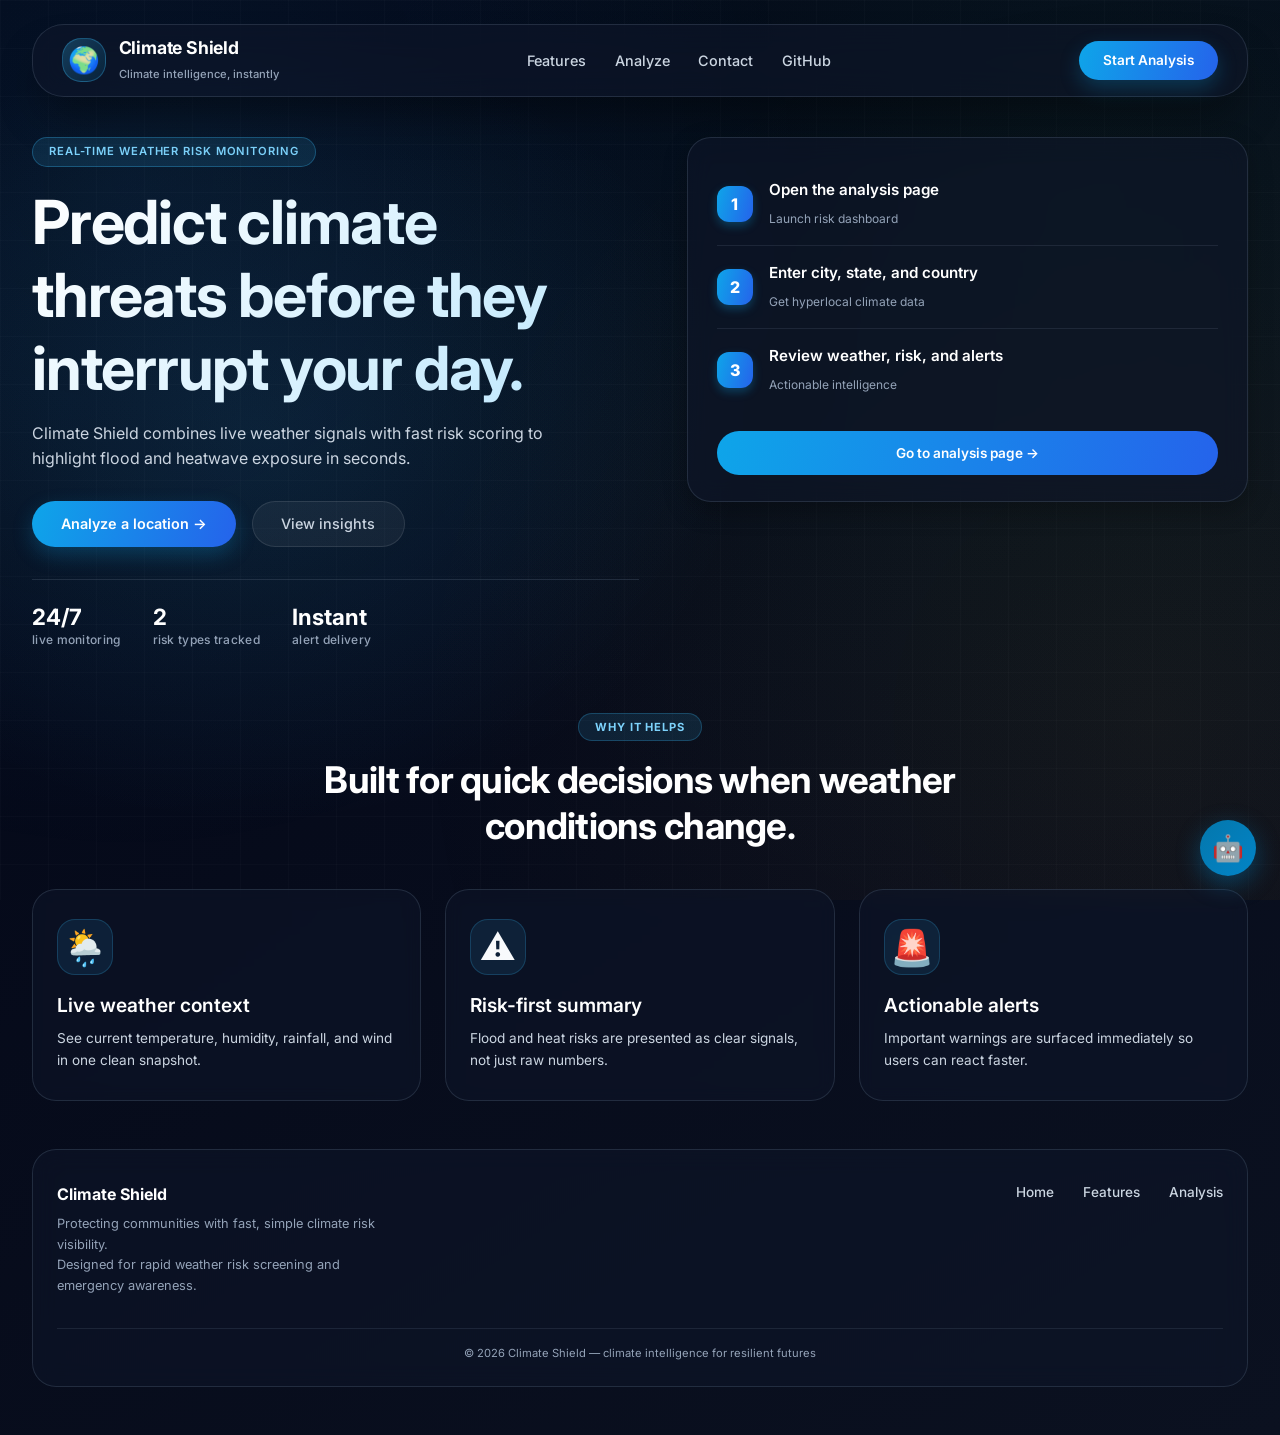
==== Frontend/index.html @ a0690d87 "Improve UI and fix alignment issues" ====
<!DOCTYPE html>
<html lang="en">
<head>
    <meta charset="UTF-8">
    <meta name="viewport" content="width=device-width, initial-scale=1.0, viewport-fit=cover">
    <meta name="description" content="Climate Shield — real-time climate intelligence: flood & heatwave risk monitoring, instant alerts for emergency awareness.">
    <title>Climate Shield | Climate Intelligence & Risk Platform</title>
    <link rel="preconnect" href="https://fonts.googleapis.com">
    <link rel="preconnect" href="https://fonts.gstatic.com" crossorigin>
    <link href="https://fonts.googleapis.com/css2?family=Inter:opsz,wght@14..32,300;14..32,400;14..32,500;14..32,600;14..32,700;14..32,800&display=swap" rel="stylesheet">
    <link rel="stylesheet" href="style.css">
</head>
<body>

    <div class="ambient-glow"></div>
    <div class="grid-texture"></div>

    <div class="app-container">
        <!-- Navigation: refined glass + proper alignment -->
        <nav class="nav-bar">
            <a class="brand-link" href="#home">
                <span class="brand-icon">🌍</span>
                <div class="brand-title">
                    <strong>Climate Shield</strong>
                    <small>Climate intelligence, instantly</small>
                </div>
            </a>
            <div class="nav-menu">
                <a href="#features">Features</a>
                <a href="Analysis/analysis.html">Analyze</a>
                <a href="#contact">Contact</a>
                <a href="https://github.com/thetechguardians/Climate-Shield" target="_blank" rel="noopener">GitHub</a>
            </div>
            <a class="btn-start" href="Analysis/analysis.html">Start Analysis</a>
        </nav>

        <main>
            <!-- Hero split: real-time risk + steps panel -->
            <div class="hero-layout">
                <div class="hero-main">
                    <div class="eyebrow-tag">REAL-TIME WEATHER RISK MONITORING</div>
                    <h1 class="hero-heading">Predict climate threats before they interrupt your day.</h1>
                    <p class="hero-text">Climate Shield combines live weather signals with fast risk scoring to highlight flood and heatwave exposure in seconds.</p>
                    <div class="button-group">
                        <a class="btn-primary" href="Analysis/analysis.html">Analyze a location →</a>
                        <a class="btn-secondary" href="#features">View insights</a>
                    </div>
                    <div class="stats-row">
                        <div class="stat-block"><strong>24/7</strong><span>live monitoring</span></div>
                        <div class="stat-block"><strong>2</strong><span>risk types tracked</span></div>
                        <div class="stat-block"><strong>Instant</strong><span>alert delivery</span></div>
                    </div>
                </div>

                <!-- Steps card (exact content from screenshots) -->
                <div class="steps-card">
                    <div class="step-item">
                        <div class="step-marker">1</div>
                        <div class="step-content"><strong>Open the analysis page</strong><span>Launch risk dashboard</span></div>
                    </div>
                    <div class="step-item">
                        <div class="step-marker">2</div>
                        <div class="step-content"><strong>Enter city, state, and country</strong><span>Get hyperlocal climate data</span></div>
                    </div>
                    <div class="step-item">
                        <div class="step-marker">3</div>
                        <div class="step-content"><strong>Review weather, risk, and alerts</strong><span>Actionable intelligence</span></div>
                    </div>
                    <a class="step-action-btn" href="Analysis/analysis.html">Go to analysis page →</a>
                </div>
            </div>

            <!-- WHY IT HELPS + features (exactly matching original content) -->
            <section id="features" class="features-section">
                <div class="section-header">
                    <span class="section-badge">WHY IT HELPS</span>
                    <h2 class="section-title">Built for quick decisions when weather conditions change.</h2>
                </div>
                <div class="features-grid">
                    <article class="feature-card">
                        <div class="feature-icon">🌦️</div>
                        <h3>Live weather context</h3>
                        <p>See current temperature, humidity, rainfall, and wind in one clean snapshot.</p>
                    </article>
                    <article class="feature-card">
                        <div class="feature-icon">⚠️</div>
                        <h3>Risk-first summary</h3>
                        <p>Flood and heat risks are presented as clear signals, not just raw numbers.</p>
                    </article>
                    <article class="feature-card">
                        <div class="feature-icon">🚨</div>
                        <h3>Actionable alerts</h3>
                        <p>Important warnings are surfaced immediately so users can react faster.</p>
                    </article>
                </div>
            </section>
        </main>

        <!-- Footer (preserved messaging from screenshot) -->
        <footer id="contact" class="footer-premium">
            <div class="footer-col">
                <strong>Climate Shield</strong>
                <p>Protecting communities with fast, simple climate risk visibility.<br>Designed for rapid weather risk screening and emergency awareness.</p>
            </div>
            <div class="footer-nav-links">
                <a href="#home">Home</a>
                <a href="#features">Features</a>
                <a href="Analysis/analysis.html">Analysis</a>
            </div>
            <div class="footer-legal">© 2026 Climate Shield — climate intelligence for resilient futures</div>
        </footer>
    </div>

    <!-- ClimateBot widget (fully functional, maintains original behavior) -->
    <button id="chatbot-toggle" class="chatbot-toggle" aria-label="Open ClimateBot assistant">🤖</button>
    <div id="chatbot-panel" class="chatbot-panel hidden">
        <div class="chatbot-header">
            <div>
                <strong>ClimateBot Assistant</strong>
                <small>Ask about floods, heatwaves, cyclones, and climate change.</small>
            </div>
            <button id="chatbot-close" class="chatbot-close-btn" aria-label="Close chatbot">✕</button>
        </div>
        <div id="chatbot-messages" class="chatbot-messages">
            <div class="message bot">Hello, I am ClimateBot. Ask me any climate safety question.</div>
        </div>
        <form id="chatbot-form" class="chatbot-input-group">
            <input type="text" id="chatbot-input" placeholder="Type your question..." autocomplete="off" required>
            <button type="submit">Send</button>
        </form>
        <div id="chatbot-status" class="chatbot-status-msg hidden"></div>
    </div>

    <script>
        (function(){
            const toggle = document.getElementById('chatbot-toggle');
            const panel = document.getElementById('chatbot-panel');
            const closeBtn = document.getElementById('chatbot-close');
            const form = document.getElementById('chatbot-form');
            const input = document.getElementById('chatbot-input');
            const messagesDiv = document.getElementById('chatbot-messages');
            const statusDiv = document.getElementById('chatbot-status');

            function addMessage(text, isUser) {
                const msgDiv = document.createElement('div');
                msgDiv.className = isUser ? 'message user' : 'message bot';
                msgDiv.innerText = text;
                messagesDiv.appendChild(msgDiv);
                messagesDiv.scrollTop = messagesDiv.scrollHeight;
            }

            function showStatus(msg) {
                statusDiv.innerText = msg;
                statusDiv.classList.remove('hidden');
                setTimeout(() => statusDiv.classList.add('hidden'), 2200);
            }

            async function getBotReply(question) {
                const q = question.toLowerCase();
                if (q.includes('flood') || q.includes('flooding')) {
                    return "🌊 Flood risk is calculated using rainfall intensity, soil moisture, and river levels. Climate Shield monitors real-time precipitation and terrain vulnerability to flag potential flash floods.";
                } else if (q.includes('heatwave') || q.includes('extreme heat')) {
                    return "🔥 Heatwave risks increase when temperatures exceed regional thresholds. We analyze thermal stress, humidity, and duration to provide early heat alerts.";
                } else if (q.includes('cyclone') || q.includes('hurricane') || q.includes('typhoon')) {
                    return "🌀 Cyclones are tracked using wind speed patterns, pressure drops, and storm surge modeling. Our system highlights areas at risk of severe winds and coastal flooding.";
                } else if (q.includes('climate change')) {
                    return "🌎 Climate change amplifies extreme weather events — heavier rainfall, prolonged heatwaves, and stronger storms. Climate Shield helps communities build adaptive resilience.";
                } else {
                    return "💡 I can answer questions about flood risk, heatwaves, cyclones, climate adaptation, and weather preparedness. Try: 'How to prepare for floods?' or 'Heatwave safety tips'.";
                }
            }

            form.addEventListener('submit', async (e) => {
                e.preventDefault();
                const userMsg = input.value.trim();
                if (!userMsg) return;
                addMessage(userMsg, true);
                input.value = '';
                showStatus('Analyzing climate data...');
                try {
                    const reply = await getBotReply(userMsg);
                    addMessage(reply, false);
                    statusDiv.classList.add('hidden');
                } catch (err) {
                    addMessage("Sorry, I'm having trouble. Please try again.", false);
                    statusDiv.classList.add('hidden');
                }
            });

            toggle.addEventListener('click', () => {
                panel.classList.toggle('hidden');
                const expanded = !panel.classList.contains('hidden');
                toggle.setAttribute('aria-expanded', expanded);
            });
            closeBtn.addEventListener('click', () => {
                panel.classList.add('hidden');
                toggle.setAttribute('aria-expanded', 'false');
            });
        })();
    </script>
</body>
</html>
---- Frontend/style.css ----
* {
    margin: 0;
    padding: 0;
    box-sizing: border-box;
}

:root {
   
    --bg-deep: #020617;
    --bg-surface: #0f172a;
    --bg-elevated: #1e293b;
    --glass-bg: rgba(15, 23, 42, 0.55);
    --glass-border: rgba(71, 85, 105, 0.4);
    --glass-border-light: rgba(255, 255, 255, 0.1);
    
   
    --text-primary: #f8fafc;
    --text-secondary: #cbd5e1;
    --text-muted: #94a3b8;
    --text-accent: #7dd3fc;
    
   
    --accent-cyan: #38bdf8;
    --accent-blue: #0ea5e9;
    --accent-deep: #082d7d;
    --gradient-primary: linear-gradient(105deg, #0ea5e9, #2563eb);
    --gradient-glow: linear-gradient(135deg, rgba(56, 189, 248, 0.2), rgba(14, 165, 233, 0.08));
    
   
    --shadow-sm: 0 4px 12px rgba(0, 0, 0, 0.2);
    --shadow-md: 0 8px 24px rgba(0, 0, 0, 0.25);
    --shadow-xl: 0 25px 45px -12px rgba(0, 0, 0, 0.45);
    --shadow-glow: 0 8px 20px rgba(14, 165, 233, 0.25);
    
   
    --radius-sm: 0.75rem;
    --radius-md: 1rem;
    --radius-lg: 1.5rem;
    --radius-xl: 2rem;
    --radius-full: 9999px;
    
   
    --font-sans: 'Inter', system-ui, -apple-system, 'Segoe UI', sans-serif;
}

html {
    scroll-behavior: smooth;
}

body {
    font-family: var(--font-sans);
    background: radial-gradient(ellipse 70% 50% at 20% 30%, rgba(56, 189, 248, 0.1), transparent 55%),
                radial-gradient(circle at 85% 15%, rgba(34, 197, 94, 0.06), transparent 45%),
                linear-gradient(145deg, var(--bg-deep) 0%, #0B1120 100%);
    color: var(--text-primary);
    min-height: 100vh;
    line-height: 1.5;
    -webkit-font-smoothing: antialiased;
    -moz-osx-font-smoothing: grayscale;
}


.ambient-glow {
    position: fixed;
    inset: 0;
    background: radial-gradient(circle at 10% 20%, rgba(56, 189, 248, 0.08), transparent 50%),
                radial-gradient(circle at 90% 80%, rgba(245, 158, 11, 0.05), transparent 55%);
    pointer-events: none;
    z-index: 0;
}

.grid-texture {
    position: fixed;
    inset: 0;
    background-image: 
        linear-gradient(rgba(255, 255, 255, 0.02) 1px, transparent 1px),
        linear-gradient(90deg, rgba(255, 255, 255, 0.02) 1px, transparent 1px);
    background-size: 48px 48px;
    pointer-events: none;
    z-index: 0;
}

.app-container {
    position: relative;
    z-index: 2;
    max-width: 1280px;
    margin: 0 auto;
    padding: 1.5rem 2rem 3rem;
}


.nav-bar {
    display: flex;
    align-items: center;
    justify-content: space-between;
    flex-wrap: wrap;
    gap: 1.2rem;
    background: var(--glass-bg);
    backdrop-filter: blur(16px);
    border: 1px solid var(--glass-border);
    border-radius: var(--radius-xl);
    padding: 0.75rem 1.8rem;
    margin-bottom: 2.5rem;
    box-shadow: var(--shadow-xl);
    transition: all 0.3s ease;
}

.brand-link {
    display: flex;
    align-items: center;
    gap: 0.8rem;
    text-decoration: none;
    transition: opacity 0.2s;
}

.brand-link:hover {
    opacity: 0.85;
}

.brand-icon {
    width: 44px;
    height: 44px;
    background: linear-gradient(135deg, rgba(56, 189, 248, 0.25), rgba(14, 165, 233, 0.1));
    border-radius: 1.2rem;
    display: flex;
    align-items: center;
    justify-content: center;
    font-size: 1.6rem;
    border: 1px solid rgba(56, 189, 248, 0.3);
}

.brand-title strong {
    display: block;
    font-size: 1.1rem;
    font-weight: 700;
    color: white;
    letter-spacing: -0.2px;
    line-height: 1.3;
}

.brand-title small {
    font-size: 0.7rem;
    color: var(--text-muted);
    font-weight: 500;
}

.nav-menu {
    display: flex;
    gap: 1.8rem;
    align-items: center;
    flex-wrap: wrap;
}

.nav-menu a {
    text-decoration: none;
    font-weight: 500;
    font-size: 0.9rem;
    color: var(--text-secondary);
    transition: color 0.2s, transform 0.2s;
}

.nav-menu a:hover {
    color: white;
    transform: translateY(-1px);
}

.btn-start {
    background: var(--gradient-primary);
    padding: 0.6rem 1.5rem;
    border-radius: var(--radius-full);
    font-weight: 600;
    font-size: 0.85rem;
    color: white;
    text-decoration: none;
    transition: transform 0.2s, box-shadow 0.2s;
    box-shadow: var(--shadow-glow);
}

.btn-start:hover {
    transform: translateY(-2px);
    box-shadow: 0 10px 25px rgba(14, 165, 233, 0.35);
}


.hero-layout {
    display: grid;
    grid-template-columns: 1fr 0.9fr;
    gap: 2rem;
    margin-bottom: 4rem;
    align-items: start;
}

@media (max-width: 980px) {
    .hero-layout {
        grid-template-columns: 1fr;
        gap: 1.8rem;
    }
}

.hero-main {
    padding-right: 1rem;
}

.eyebrow-tag {
    display: inline-flex;
    align-items: center;
    background: rgba(56, 189, 248, 0.12);
    padding: 0.35rem 1rem;
    border-radius: var(--radius-full);
    font-size: 0.7rem;
    font-weight: 600;
    text-transform: uppercase;
    letter-spacing: 0.08em;
    color: var(--text-accent);
    border: 0.5px solid rgba(56, 189, 248, 0.3);
    margin-bottom: 1.2rem;
}

.hero-heading {
    font-size: clamp(2.2rem, 5vw, 3.8rem);
    font-weight: 700;
    letter-spacing: -0.02em;
    line-height: 1.2;
    background: linear-gradient(135deg, #FFFFFF, #BAE6FD);
    background-clip: text;
    -webkit-background-clip: text;
    color: transparent;
    margin-bottom: 1rem;
}

.hero-text {
    font-size: 1rem;
    color: var(--text-secondary);
    max-width: 90%;
    line-height: 1.6;
    margin-bottom: 1.8rem;
}

.button-group {
    display: flex;
    flex-wrap: wrap;
    gap: 1rem;
    margin-bottom: 2rem;
}

.btn-primary {
    background: var(--gradient-primary);
    padding: 0.7rem 1.8rem;
    border-radius: var(--radius-full);
    font-weight: 600;
    font-size: 0.9rem;
    color: white;
    text-decoration: none;
    transition: transform 0.2s, box-shadow 0.2s;
    box-shadow: var(--shadow-glow);
    display: inline-flex;
    align-items: center;
    gap: 0.3rem;
}

.btn-primary:hover {
    transform: translateY(-2px);
    box-shadow: 0 12px 28px rgba(14, 165, 233, 0.35);
}

.btn-secondary {
    background: rgba(255, 255, 255, 0.05);
    border: 1px solid var(--glass-border-light);
    padding: 0.7rem 1.8rem;
    border-radius: var(--radius-full);
    font-weight: 500;
    font-size: 0.9rem;
    color: var(--text-secondary);
    text-decoration: none;
    transition: all 0.2s;
}

.btn-secondary:hover {
    background: rgba(255, 255, 255, 0.12);
    border-color: rgba(255, 255, 255, 0.25);
    color: white;
    transform: translateY(-2px);
}

.stats-row {
    display: flex;
    flex-wrap: wrap;
    gap: 2rem;
    border-top: 1px solid rgba(71, 85, 105, 0.4);
    padding-top: 1.5rem;
}

.stat-block {
    display: flex;
    flex-direction: column;
}

.stat-block strong {
    font-size: 1.4rem;
    font-weight: 700;
    color: white;
    line-height: 1.2;
}

.stat-block span {
    font-size: 0.75rem;
    color: var(--text-muted);
    font-weight: 500;
    letter-spacing: 0.3px;
}


.steps-card {
    background: rgba(15, 23, 42, 0.55);
    backdrop-filter: blur(12px);
    border-radius: var(--radius-lg);
    border: 1px solid var(--glass-border);
    padding: 1.6rem 1.8rem;
    box-shadow: var(--shadow-md);
}

.step-item {
    display: flex;
    align-items: center;
    gap: 1rem;
    padding: 1rem 0;
    border-bottom: 1px solid rgba(71, 85, 105, 0.3);
}

.step-item:last-of-type {
    border-bottom: none;
}

.step-marker {
    width: 36px;
    height: 36px;
    background: var(--gradient-primary);
    border-radius: 12px;
    display: flex;
    align-items: center;
    justify-content: center;
    font-weight: 800;
    font-size: 1rem;
    color: white;
    flex-shrink: 0;
    box-shadow: 0 4px 10px rgba(14, 165, 233, 0.3);
}

.step-content {
    flex: 1;
}

.step-content strong {
    display: block;
    font-size: 0.95rem;
    font-weight: 600;
    color: white;
    margin-bottom: 0.2rem;
}

.step-content span {
    font-size: 0.75rem;
    color: var(--text-muted);
}

.step-action-btn {
    display: block;
    text-align: center;
    background: var(--gradient-primary);
    padding: 0.75rem;
    border-radius: var(--radius-full);
    font-weight: 600;
    font-size: 0.85rem;
    color: white;
    text-decoration: none;
    margin-top: 1.2rem;
    transition: transform 0.2s, box-shadow 0.2s;
}

.step-action-btn:hover {
    transform: translateY(-2px);
    box-shadow: var(--shadow-glow);
}


.features-section {
    margin: 2rem 0 2.5rem;
}

.section-header {
    text-align: center;
    margin-bottom: 2.5rem;
}

.section-badge {
    display: inline-block;
    background: rgba(56, 189, 248, 0.12);
    padding: 0.3rem 1rem;
    border-radius: var(--radius-full);
    font-size: 0.7rem;
    font-weight: 700;
    text-transform: uppercase;
    letter-spacing: 0.08em;
    color: var(--text-accent);
    border: 0.5px solid rgba(56, 189, 248, 0.25);
    margin-bottom: 1rem;
}

.section-title {
    font-size: clamp(1.6rem, 3.5vw, 2.3rem);
    font-weight: 700;
    letter-spacing: -0.02em;
    color: white;
    max-width: 700px;
    margin: 0 auto;
    line-height: 1.25;
}

.features-grid {
    display: grid;
    grid-template-columns: repeat(auto-fit, minmax(280px, 1fr));
    gap: 1.5rem;
}

.feature-card {
    background: rgba(15, 23, 42, 0.5);
    backdrop-filter: blur(8px);
    border-radius: var(--radius-lg);
    border: 1px solid var(--glass-border);
    padding: 1.8rem 1.5rem;
    transition: all 0.25s ease;
}

.feature-card:hover {
    background: rgba(30, 41, 59, 0.6);
    transform: translateY(-4px);
    border-color: rgba(56, 189, 248, 0.4);
    box-shadow: var(--shadow-md);
}

.feature-icon {
    font-size: 2.2rem;
    margin-bottom: 1rem;
    display: inline-block;
    background: rgba(56, 189, 248, 0.1);
    width: 56px;
    height: 56px;
    display: flex;
    align-items: center;
    justify-content: center;
    border-radius: 18px;
    border: 1px solid rgba(56, 189, 248, 0.2);
}

.feature-card h3 {
    font-size: 1.2rem;
    font-weight: 600;
    margin: 1rem 0 0.5rem;
    color: white;
}

.feature-card p {
    font-size: 0.85rem;
    color: var(--text-secondary);
    line-height: 1.6;
}


.footer-premium {
    margin-top: 3rem;
    padding: 2rem 1.5rem 1.5rem;
    background: rgba(15, 23, 42, 0.5);
    backdrop-filter: blur(12px);
    border-radius: var(--radius-lg);
    border: 1px solid var(--glass-border);
    display: flex;
    flex-wrap: wrap;
    justify-content: space-between;
    align-items: flex-start;
    gap: 1.5rem;
}

.footer-col {
    flex: 2;
    min-width: 200px;
}

.footer-col strong {
    display: block;
    font-size: 1rem;
    font-weight: 700;
    margin-bottom: 0.5rem;
    color: white;
}

.footer-col p {
    font-size: 0.8rem;
    color: var(--text-muted);
    line-height: 1.6;
    max-width: 350px;
}

.footer-nav-links {
    display: flex;
    gap: 1.8rem;
    align-items: center;
    flex-wrap: wrap;
}

.footer-nav-links a {
    text-decoration: none;
    font-size: 0.85rem;
    font-weight: 500;
    color: var(--text-secondary);
    transition: color 0.2s;
}

.footer-nav-links a:hover {
    color: white;
}

.footer-legal {
    width: 100%;
    text-align: center;
    font-size: 0.7rem;
    color: var(--text-muted);
    padding-top: 1rem;
    border-top: 1px solid rgba(71, 85, 105, 0.3);
    margin-top: 0.5rem;
}


.chatbot-toggle {
    position: fixed;
    right: 24px;
    bottom: 24px;
    width: 56px;
    height: 56px;
    background: linear-gradient(135deg, #0477ac, #0284c7);
    border: none;
    border-radius: 50%;
    font-size: 1.6rem;
    cursor: pointer;
    box-shadow: 0 8px 24px rgba(2, 132, 199, 0.4);
    z-index: 100;
    transition: transform 0.2s, box-shadow 0.2s;
    display: flex;
    align-items: center;
    justify-content: center;
}

.chatbot-toggle:hover {
    transform: scale(1.05);
    box-shadow: 0 12px 28px rgba(14, 165, 233, 0.45);
}

.chatbot-panel {
    position: fixed;
    right: 24px;
    bottom: 90px;
    width: 380px;
    max-width: calc(100vw - 2rem);
    background: rgba(3, 7, 24, 0.96);
    backdrop-filter: blur(20px);
    border-radius: var(--radius-lg);
    border: 1px solid var(--glass-border);
    box-shadow: var(--shadow-xl);
    z-index: 99;
    display: flex;
    flex-direction: column;
    overflow: hidden;
    transition: all 0.2s;
}

.chatbot-panel.hidden {
    display: none;
}

.chatbot-header {
    display: flex;
    justify-content: space-between;
    align-items: flex-start;
    padding: 1rem 1.2rem;
    background: rgba(15, 23, 42, 0.8);
    border-bottom: 1px solid var(--glass-border);
}

.chatbot-header strong {
    display: block;
    font-size: 0.95rem;
    color: white;
}

.chatbot-header small {
    font-size: 0.7rem;
    color: var(--text-muted);
}

.chatbot-close-btn {
    background: rgba(255, 255, 255, 0.08);
    border: 1px solid var(--glass-border-light);
    border-radius: 10px;
    padding: 4px 10px;
    font-size: 0.8rem;
    color: var(--text-secondary);
    cursor: pointer;
    transition: all 0.2s;
    width: auto;
}

.chatbot-close-btn:hover {
    background: rgba(255, 255, 255, 0.15);
    color: white;
}

.chatbot-messages {
    max-height: 320px;
    overflow-y: auto;
    padding: 1rem;
    display: flex;
    flex-direction: column;
    gap: 10px;
}

.message {
    padding: 0.7rem 1rem;
    border-radius: 1rem;
    max-width: 85%;
    font-size: 0.85rem;
    line-height: 1.45;
}

.message.bot {
    background: rgba(56, 189, 248, 0.12);
    border: 1px solid rgba(56, 189, 248, 0.25);
    color: var(--text-secondary);
    align-self: flex-start;
}

.message.user {
    background: var(--gradient-primary);
    color: white;
    align-self: flex-end;
}

.chatbot-input-group {
    display: flex;
    gap: 0.6rem;
    padding: 0.8rem 1rem;
    border-top: 1px solid var(--glass-border);
    background: rgba(15, 23, 42, 0.5);
}

.chatbot-input-group input {
    flex: 1;
    background: rgba(255, 255, 255, 0.08);
    border: 1px solid var(--glass-border-light);
    border-radius: var(--radius-full);
    padding: 0.6rem 1rem;
    font-size: 0.85rem;
    color: white;
    font-family: var(--font-sans);
    outline: none;
    transition: border-color 0.2s;
}

.chatbot-input-group input:focus {
    border-color: var(--accent-cyan);
}

.chatbot-input-group button {
    background: var(--gradient-primary);
    border: none;
    border-radius: var(--radius-full);
    padding: 0 1.2rem;
    font-weight: 600;
    font-size: 0.8rem;
    color: white;
    cursor: pointer;
    transition: transform 0.2s;
    width: auto;
}

.chatbot-input-group button:hover {
    transform: scale(1.02);
}

.chatbot-status-msg {
    padding: 0.5rem 1rem;
    font-size: 0.7rem;
    color: #facc15;
    background: rgba(250, 204, 21, 0.1);
    text-align: center;
}

.hidden {
    display: none;
}


@media (max-width: 980px) {
    .app-container {
        padding: 1rem 1.5rem 2rem;
    }
    
    .nav-bar {
        flex-direction: column;
        align-items: stretch;
        text-align: center;
    }
    
    .nav-menu {
        justify-content: center;
    }
    
    .btn-start {
        text-align: center;
    }
    
    .hero-text {
        max-width: 100%;
    }
}

@media (max-width: 768px) {
    .stats-row {
        gap: 1.2rem;
        justify-content: space-between;
    }
    
    .stat-block strong {
        font-size: 1.2rem;
    }
    
    .steps-card {
        padding: 1.2rem;
    }
    
    .feature-card {
        padding: 1.3rem;
    }
    
    .footer-premium {
        flex-direction: column;
        align-items: center;
        text-align: center;
    }
    
    .footer-col p {
        max-width: 100%;
    }
    
    .footer-nav-links {
        justify-content: center;
    }
    
    .chatbot-toggle {
        right: 16px;
        bottom: 16px;
        width: 48px;
        height: 48px;
        font-size: 1.4rem;
    }
    
    .chatbot-panel {
        right: 12px;
        bottom: 72px;
        width: calc(100vw - 24px);
    }
}

@media (max-width: 480px) {
    .button-group {
        flex-direction: column;
        width: 100%;
    }
    
    .btn-primary, .btn-secondary {
        text-align: center;
        justify-content: center;
    }
    
    .hero-heading {
        font-size: clamp(1.8rem, 8vw, 2.5rem);
    }
}
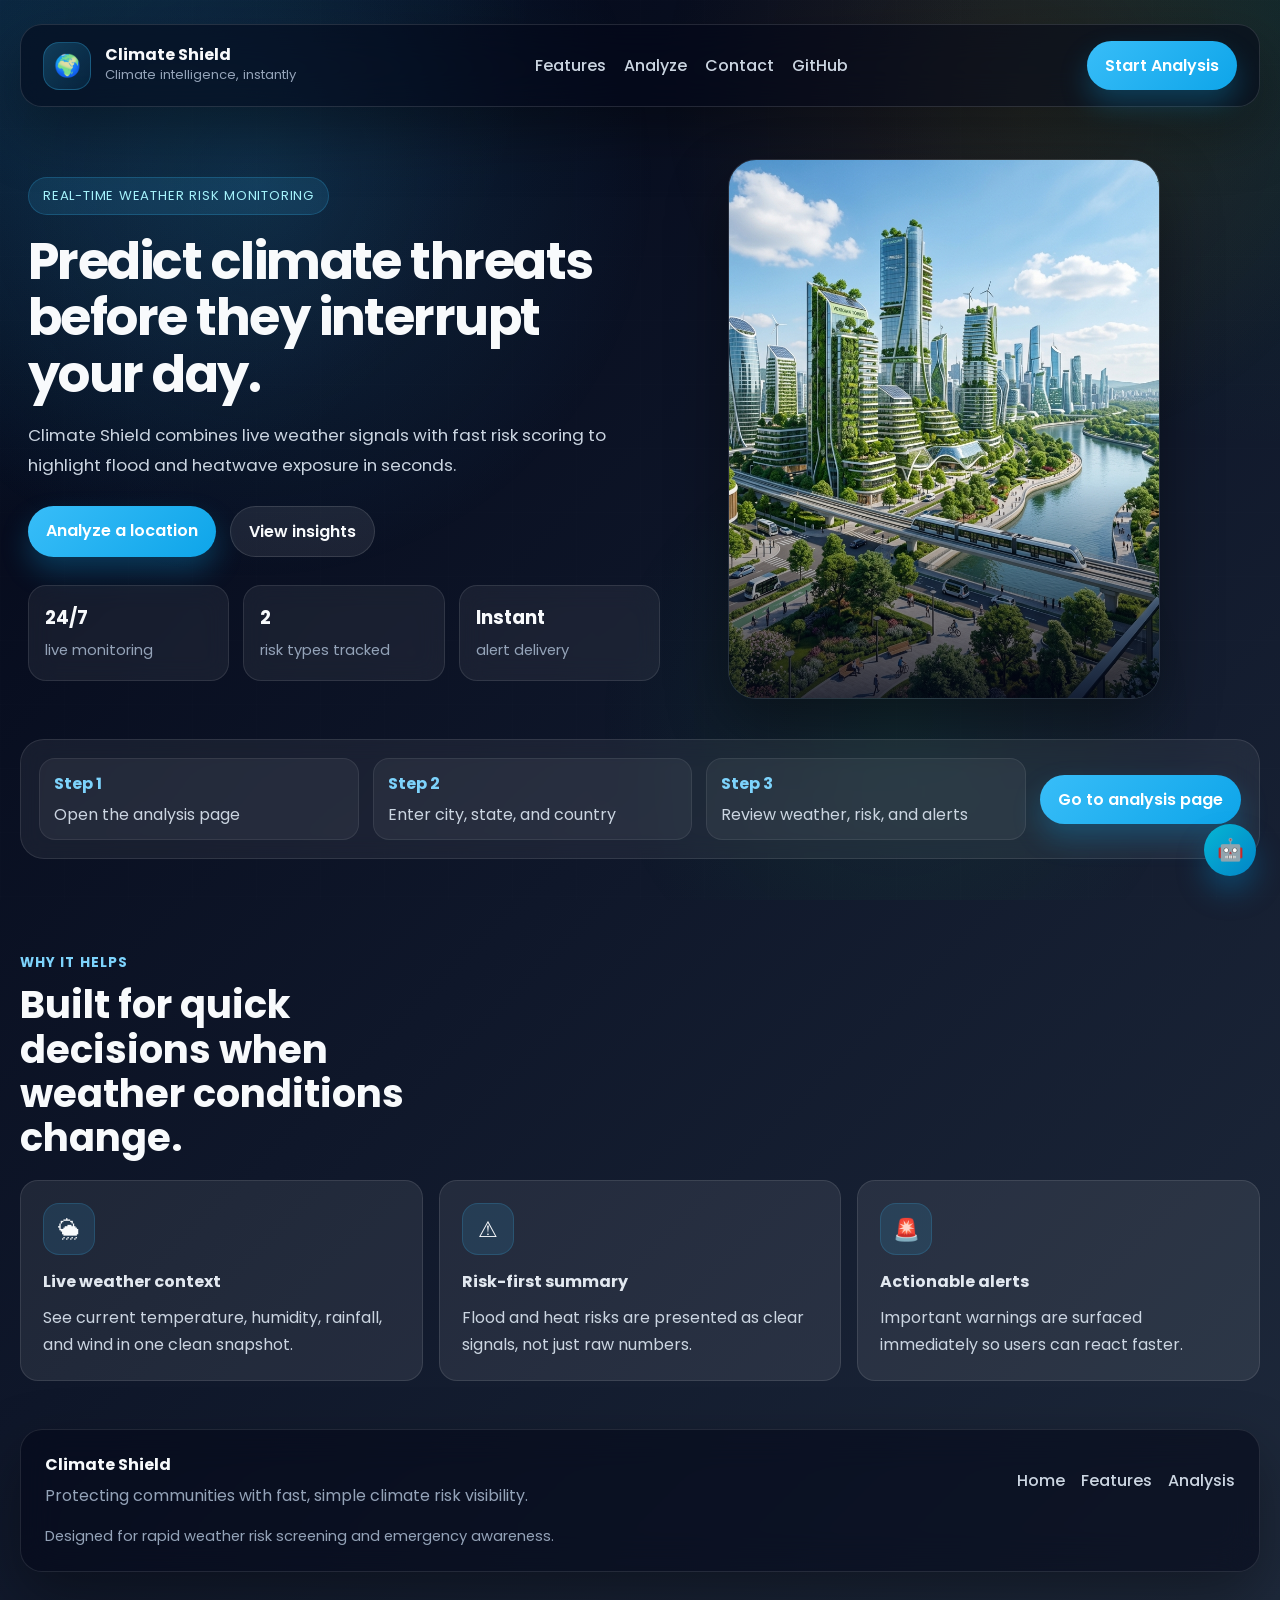
==== commit 0ba78fb2: "Improvised the design and rebuilt the results section" ====
--- a/Frontend/index.html
+++ b/Frontend/index.html
@@ -1,202 +1,207 @@
 <!DOCTYPE html>
 <html lang="en">
+
 <head>
-    <meta charset="UTF-8">
-    <meta name="viewport" content="width=device-width, initial-scale=1.0, viewport-fit=cover">
-    <meta name="description" content="Climate Shield — real-time climate intelligence: flood & heatwave risk monitoring, instant alerts for emergency awareness.">
-    <title>Climate Shield | Climate Intelligence & Risk Platform</title>
-    <link rel="preconnect" href="https://fonts.googleapis.com">
-    <link rel="preconnect" href="https://fonts.gstatic.com" crossorigin>
-    <link href="https://fonts.googleapis.com/css2?family=Inter:opsz,wght@14..32,300;14..32,400;14..32,500;14..32,600;14..32,700;14..32,800&display=swap" rel="stylesheet">
-    <link rel="stylesheet" href="style.css">
+
+    <meta charset="UTF-8" />
+
+    <meta name="viewport"
+          content="width=device-width, initial-scale=1.0" />
+
+    <title>Climate Shield | Home</title>
+
+    <link rel="stylesheet"
+          href="style.css" />
+
+    <link rel="preconnect"
+          href="https://fonts.googleapis.com">
+
+    <link rel="preconnect"
+          href="https://fonts.gstatic.com"
+          crossorigin>
+
+    <link href="https://fonts.googleapis.com/css2?family=Poppins:wght@300;400;500;600;700&display=swap"
+          rel="stylesheet">
+
 </head>
+
 <body>
 
-    <div class="ambient-glow"></div>
-    <div class="grid-texture"></div>
-
-    <div class="app-container">
-        <!-- Navigation: refined glass + proper alignment -->
-        <nav class="nav-bar">
-            <a class="brand-link" href="#home">
-                <span class="brand-icon">🌍</span>
-                <div class="brand-title">
+    <div class="background-overlay"></div>
+
+    <div class="page-shell">
+
+        <nav class="navbar">
+
+            <a class="brand" href="#home">
+                <span class="brand-mark">🌍</span>
+                <span>
                     <strong>Climate Shield</strong>
                     <small>Climate intelligence, instantly</small>
-                </div>
+                </span>
             </a>
-            <div class="nav-menu">
+
+            <div class="nav-links">
                 <a href="#features">Features</a>
                 <a href="Analysis/analysis.html">Analyze</a>
-                <a href="#contact">Contact</a>
-                <a href="https://github.com/thetechguardians/Climate-Shield" target="_blank" rel="noopener">GitHub</a>
-            </div>
-            <a class="btn-start" href="Analysis/analysis.html">Start Analysis</a>
+                <a href="https://github.com/thetechguardians/Climate-Shield" target="_blank">Contact</a>
+                <a href="https://github.com/thetechguardians/Climate-Shield" target="_blank">GitHub</a>
+            </div>
+
+            <a class="nav-cta" href="Analysis/analysis.html">Start Analysis</a>
+
         </nav>
 
-        <main>
-            <!-- Hero split: real-time risk + steps panel -->
-            <div class="hero-layout">
-                <div class="hero-main">
-                    <div class="eyebrow-tag">REAL-TIME WEATHER RISK MONITORING</div>
-                    <h1 class="hero-heading">Predict climate threats before they interrupt your day.</h1>
-                    <p class="hero-text">Climate Shield combines live weather signals with fast risk scoring to highlight flood and heatwave exposure in seconds.</p>
-                    <div class="button-group">
-                        <a class="btn-primary" href="Analysis/analysis.html">Analyze a location →</a>
-                        <a class="btn-secondary" href="#features">View insights</a>
+        <main id="home" class="container">
+
+            <section class="hero">
+                <div class="hero-left-wrapper">
+                    <div class="hero-copy">
+
+                        <span class="eyebrow">Real-time weather risk monitoring</span>
+
+                        <h1>Predict climate threats before they interrupt your day.</h1>
+
+                        <p>
+                            Climate Shield combines live weather signals with fast risk scoring to
+                            highlight flood and heatwave exposure in seconds.
+                        </p>
+
+                        <div class="hero-actions">
+                            <a class="primary-action" href="Analysis/analysis.html">Analyze a location</a>
+                            <a class="secondary-action" href="#features">View insights</a>
+                        </div>
+
+                        <div class="hero-stats">
+                            <div>
+                                <strong>24/7</strong>
+                                <span>live monitoring</span>
+                            </div>
+                            <div>
+                                <strong>2</strong>
+                                <span>risk types tracked</span>
+                            </div>
+                            <div>
+                                <strong>Instant</strong>
+                                <span>alert delivery</span>
+                            </div>
+                        </div>
+
                     </div>
-                    <div class="stats-row">
-                        <div class="stat-block"><strong>24/7</strong><span>live monitoring</span></div>
-                        <div class="stat-block"><strong>2</strong><span>risk types tracked</span></div>
-                        <div class="stat-block"><strong>Instant</strong><span>alert delivery</span></div>
+                </div>
+                
+                <div class="home-hero-right">
+                    <div class="image-wrapper home-carousel">
+                        <img src="images/climate_safe_city_1779740046335.png" alt="Climate Shield Dashboard" class="carousel-img active" />
+                        <img src="images/climate_flood_risk_1779740015568.png" alt="Flood Risk Analysis" class="carousel-img" />
+                        <img src="images/climate_heat_risk_1779740031488.png" alt="Heatwave Prediction" class="carousel-img" />
+                        <div class="overlay-gradient"></div>
                     </div>
                 </div>
 
-                <!-- Steps card (exact content from screenshots) -->
-                <div class="steps-card">
-                    <div class="step-item">
-                        <div class="step-marker">1</div>
-                        <div class="step-content"><strong>Open the analysis page</strong><span>Launch risk dashboard</span></div>
-                    </div>
-                    <div class="step-item">
-                        <div class="step-marker">2</div>
-                        <div class="step-content"><strong>Enter city, state, and country</strong><span>Get hyperlocal climate data</span></div>
-                    </div>
-                    <div class="step-item">
-                        <div class="step-marker">3</div>
-                        <div class="step-content"><strong>Review weather, risk, and alerts</strong><span>Actionable intelligence</span></div>
-                    </div>
-                    <a class="step-action-btn" href="Analysis/analysis.html">Go to analysis page →</a>
-                </div>
-            </div>
-
-            <!-- WHY IT HELPS + features (exactly matching original content) -->
-            <section id="features" class="features-section">
-                <div class="section-header">
-                    <span class="section-badge">WHY IT HELPS</span>
-                    <h2 class="section-title">Built for quick decisions when weather conditions change.</h2>
-                </div>
-                <div class="features-grid">
+            </section>
+
+            <div class="hero-strip" style="margin-bottom: 60px;">
+
+                <div class="hero-strip-item">
+                    <strong>Step 1</strong>
+                    <span>Open the analysis page</span>
+                </div>
+
+                <div class="hero-strip-item">
+                    <strong>Step 2</strong>
+                    <span>Enter city, state, and country</span>
+                </div>
+
+                <div class="hero-strip-item">
+                    <strong>Step 3</strong>
+                    <span>Review weather, risk, and alerts</span>
+                </div>
+
+                <a class="primary-action full-width-action" href="Analysis/analysis.html">Go to analysis page</a>
+
+            </div>
+
+            <section id="features" class="feature-section">
+
+                <div class="section-heading">
+                    <span>Why it helps</span>
+                    <h2>Built for quick decisions when weather conditions change.</h2>
+                </div>
+
+                <div class="feature-grid">
+
                     <article class="feature-card">
-                        <div class="feature-icon">🌦️</div>
+                        <div class="feature-icon">🌦</div>
                         <h3>Live weather context</h3>
                         <p>See current temperature, humidity, rainfall, and wind in one clean snapshot.</p>
                     </article>
+
                     <article class="feature-card">
-                        <div class="feature-icon">⚠️</div>
+                        <div class="feature-icon">⚠</div>
                         <h3>Risk-first summary</h3>
                         <p>Flood and heat risks are presented as clear signals, not just raw numbers.</p>
                     </article>
+
                     <article class="feature-card">
                         <div class="feature-icon">🚨</div>
                         <h3>Actionable alerts</h3>
                         <p>Important warnings are surfaced immediately so users can react faster.</p>
                     </article>
-                </div>
+
+                </div>
+
             </section>
+
         </main>
 
-        <!-- Footer (preserved messaging from screenshot) -->
-        <footer id="contact" class="footer-premium">
-            <div class="footer-col">
+        <footer id="contact" class="footer">
+
+            <div>
                 <strong>Climate Shield</strong>
-                <p>Protecting communities with fast, simple climate risk visibility.<br>Designed for rapid weather risk screening and emergency awareness.</p>
-            </div>
-            <div class="footer-nav-links">
+                <p>Protecting communities with fast, simple climate risk visibility.</p>
+            </div>
+
+            <div class="footer-links">
                 <a href="#home">Home</a>
                 <a href="#features">Features</a>
                 <a href="Analysis/analysis.html">Analysis</a>
             </div>
-            <div class="footer-legal">© 2026 Climate Shield — climate intelligence for resilient futures</div>
+
+            <p class="footer-note">Designed for rapid weather risk screening and emergency awareness.</p>
+
         </footer>
+
+        <button id="chatbot-toggle" class="chatbot-toggle" type="button" aria-controls="chatbot-panel" aria-expanded="false" aria-label="Open ClimateBot" title="Open ClimateBot">
+            🤖
+        </button>
+
+        <section id="chatbot-panel" class="chatbot-panel hidden" aria-label="ClimateBot chat panel">
+            <div class="chatbot-header">
+                <div>
+                    <strong>ClimateBot Assistant</strong>
+                    <small>Ask about floods, heatwaves, cyclones, and climate change.</small>
+                </div>
+                <button id="chatbot-close" class="chatbot-close" type="button" aria-label="Close chatbot">✕</button>
+            </div>
+
+            <div id="chatbot-messages" class="chatbot-messages">
+                <div class="chatbot-message bot-message">Hello, I am ClimateBot. Ask me any climate safety question.</div>
+            </div>
+
+            <form id="chatbot-form" class="chatbot-form">
+                <input id="chatbot-input" type="text" placeholder="Type your question..." autocomplete="off" required>
+                <button type="submit">Send</button>
+            </form>
+
+            <div id="chatbot-status" class="chatbot-status hidden"></div>
+        </section>
+
     </div>
 
-    <!-- ClimateBot widget (fully functional, maintains original behavior) -->
-    <button id="chatbot-toggle" class="chatbot-toggle" aria-label="Open ClimateBot assistant">🤖</button>
-    <div id="chatbot-panel" class="chatbot-panel hidden">
-        <div class="chatbot-header">
-            <div>
-                <strong>ClimateBot Assistant</strong>
-                <small>Ask about floods, heatwaves, cyclones, and climate change.</small>
-            </div>
-            <button id="chatbot-close" class="chatbot-close-btn" aria-label="Close chatbot">✕</button>
-        </div>
-        <div id="chatbot-messages" class="chatbot-messages">
-            <div class="message bot">Hello, I am ClimateBot. Ask me any climate safety question.</div>
-        </div>
-        <form id="chatbot-form" class="chatbot-input-group">
-            <input type="text" id="chatbot-input" placeholder="Type your question..." autocomplete="off" required>
-            <button type="submit">Send</button>
-        </form>
-        <div id="chatbot-status" class="chatbot-status-msg hidden"></div>
-    </div>
-
-    <script>
-        (function(){
-            const toggle = document.getElementById('chatbot-toggle');
-            const panel = document.getElementById('chatbot-panel');
-            const closeBtn = document.getElementById('chatbot-close');
-            const form = document.getElementById('chatbot-form');
-            const input = document.getElementById('chatbot-input');
-            const messagesDiv = document.getElementById('chatbot-messages');
-            const statusDiv = document.getElementById('chatbot-status');
-
-            function addMessage(text, isUser) {
-                const msgDiv = document.createElement('div');
-                msgDiv.className = isUser ? 'message user' : 'message bot';
-                msgDiv.innerText = text;
-                messagesDiv.appendChild(msgDiv);
-                messagesDiv.scrollTop = messagesDiv.scrollHeight;
-            }
-
-            function showStatus(msg) {
-                statusDiv.innerText = msg;
-                statusDiv.classList.remove('hidden');
-                setTimeout(() => statusDiv.classList.add('hidden'), 2200);
-            }
-
-            async function getBotReply(question) {
-                const q = question.toLowerCase();
-                if (q.includes('flood') || q.includes('flooding')) {
-                    return "🌊 Flood risk is calculated using rainfall intensity, soil moisture, and river levels. Climate Shield monitors real-time precipitation and terrain vulnerability to flag potential flash floods.";
-                } else if (q.includes('heatwave') || q.includes('extreme heat')) {
-                    return "🔥 Heatwave risks increase when temperatures exceed regional thresholds. We analyze thermal stress, humidity, and duration to provide early heat alerts.";
-                } else if (q.includes('cyclone') || q.includes('hurricane') || q.includes('typhoon')) {
-                    return "🌀 Cyclones are tracked using wind speed patterns, pressure drops, and storm surge modeling. Our system highlights areas at risk of severe winds and coastal flooding.";
-                } else if (q.includes('climate change')) {
-                    return "🌎 Climate change amplifies extreme weather events — heavier rainfall, prolonged heatwaves, and stronger storms. Climate Shield helps communities build adaptive resilience.";
-                } else {
-                    return "💡 I can answer questions about flood risk, heatwaves, cyclones, climate adaptation, and weather preparedness. Try: 'How to prepare for floods?' or 'Heatwave safety tips'.";
-                }
-            }
-
-            form.addEventListener('submit', async (e) => {
-                e.preventDefault();
-                const userMsg = input.value.trim();
-                if (!userMsg) return;
-                addMessage(userMsg, true);
-                input.value = '';
-                showStatus('Analyzing climate data...');
-                try {
-                    const reply = await getBotReply(userMsg);
-                    addMessage(reply, false);
-                    statusDiv.classList.add('hidden');
-                } catch (err) {
-                    addMessage("Sorry, I'm having trouble. Please try again.", false);
-                    statusDiv.classList.add('hidden');
-                }
-            });
-
-            toggle.addEventListener('click', () => {
-                panel.classList.toggle('hidden');
-                const expanded = !panel.classList.contains('hidden');
-                toggle.setAttribute('aria-expanded', expanded);
-            });
-            closeBtn.addEventListener('click', () => {
-                panel.classList.add('hidden');
-                toggle.setAttribute('aria-expanded', 'false');
-            });
-        })();
-    </script>
+    <script src="script.js"></script>
+    <script src="chatbot.js"></script>
+
 </body>
-</html>+
+</html>
--- a/Frontend/style.css
+++ b/Frontend/style.css
@@ -1,49 +1,25 @@
-
-
-
 * {
     margin: 0;
     padding: 0;
     box-sizing: border-box;
+    font-family: 'Poppins', sans-serif;
 }
 
 :root {
-   
-    --bg-deep: #020617;
-    --bg-surface: #0f172a;
-    --bg-elevated: #1e293b;
-    --glass-bg: rgba(15, 23, 42, 0.55);
-    --glass-border: rgba(71, 85, 105, 0.4);
-    --glass-border-light: rgba(255, 255, 255, 0.1);
-    
-   
-    --text-primary: #f8fafc;
-    --text-secondary: #cbd5e1;
-    --text-muted: #94a3b8;
-    --text-accent: #7dd3fc;
-    
-   
-    --accent-cyan: #38bdf8;
-    --accent-blue: #0ea5e9;
-    --accent-deep: #082d7d;
-    --gradient-primary: linear-gradient(105deg, #0ea5e9, #2563eb);
-    --gradient-glow: linear-gradient(135deg, rgba(56, 189, 248, 0.2), rgba(14, 165, 233, 0.08));
-    
-   
-    --shadow-sm: 0 4px 12px rgba(0, 0, 0, 0.2);
-    --shadow-md: 0 8px 24px rgba(0, 0, 0, 0.25);
-    --shadow-xl: 0 25px 45px -12px rgba(0, 0, 0, 0.45);
-    --shadow-glow: 0 8px 20px rgba(14, 165, 233, 0.25);
-    
-   
-    --radius-sm: 0.75rem;
-    --radius-md: 1rem;
-    --radius-lg: 1.5rem;
-    --radius-xl: 2rem;
-    --radius-full: 9999px;
-    
-   
-    --font-sans: 'Inter', system-ui, -apple-system, 'Segoe UI', sans-serif;
+    --bg-0: #020617;
+    --bg-1: #0f172a;
+    --bg-2: #1e293b;
+    --panel: rgba(255, 255, 255, 0.08);
+    --panel-strong: rgba(255, 255, 255, 0.12);
+    --text: #f8fafc;
+    --muted: #cbd5e1;
+    --muted-2: #94a3b8;
+    --accent: #38bdf8;
+    --accent-2: #0ea5e9;
+    --success: #22c55e;
+    --danger: #ef4444;
+    --warning: #f59e0b;
+    --shadow: 0 24px 60px rgba(0, 0, 0, 0.35);
 }
 
 html {
@@ -51,739 +27,831 @@
 }
 
 body {
-    font-family: var(--font-sans);
-    background: radial-gradient(ellipse 70% 50% at 20% 30%, rgba(56, 189, 248, 0.1), transparent 55%),
-                radial-gradient(circle at 85% 15%, rgba(34, 197, 94, 0.06), transparent 45%),
-                linear-gradient(145deg, var(--bg-deep) 0%, #0B1120 100%);
-    color: var(--text-primary);
     min-height: 100vh;
-    line-height: 1.5;
-    -webkit-font-smoothing: antialiased;
-    -moz-osx-font-smoothing: grayscale;
-}
-
-
-.ambient-glow {
+    color: var(--text);
+    background:
+        radial-gradient(circle at top left, rgba(56, 189, 248, 0.16), transparent 26%),
+        radial-gradient(circle at top right, rgba(34, 197, 94, 0.1), transparent 22%),
+        linear-gradient(135deg, var(--bg-0), var(--bg-1), var(--bg-2));
+    overflow-x: hidden;
+}
+
+body::before {
+    content: '';
     position: fixed;
     inset: 0;
-    background: radial-gradient(circle at 10% 20%, rgba(56, 189, 248, 0.08), transparent 50%),
-                radial-gradient(circle at 90% 80%, rgba(245, 158, 11, 0.05), transparent 55%);
+    background-image:
+        linear-gradient(rgba(255, 255, 255, 0.025) 1px, transparent 1px),
+        linear-gradient(90deg, rgba(255, 255, 255, 0.025) 1px, transparent 1px);
+    background-size: 64px 64px;
     pointer-events: none;
-    z-index: 0;
-}
-
-.grid-texture {
+    opacity: 0.4;
+}
+
+.background-overlay {
     position: fixed;
     inset: 0;
-    background-image: 
-        linear-gradient(rgba(255, 255, 255, 0.02) 1px, transparent 1px),
-        linear-gradient(90deg, rgba(255, 255, 255, 0.02) 1px, transparent 1px);
-    background-size: 48px 48px;
-    pointer-events: none;
-    z-index: 0;
-}
-
-.app-container {
+    background:
+        radial-gradient(circle at 20% 20%, rgba(56, 189, 248, 0.14), transparent 32%),
+        radial-gradient(circle at 80% 10%, rgba(245, 158, 11, 0.1), transparent 28%),
+        radial-gradient(circle at 70% 80%, rgba(34, 197, 94, 0.08), transparent 26%);
+    z-index: -1;
+}
+
+.page-shell {
     position: relative;
-    z-index: 2;
-    max-width: 1280px;
+    z-index: 1;
+    width: min(1240px, calc(100% - 32px));
     margin: 0 auto;
-    padding: 1.5rem 2rem 3rem;
-}
-
-
-.nav-bar {
+    padding: 24px 0 32px;
+}
+
+.navbar {
     display: flex;
     align-items: center;
     justify-content: space-between;
-    flex-wrap: wrap;
-    gap: 1.2rem;
-    background: var(--glass-bg);
-    backdrop-filter: blur(16px);
-    border: 1px solid var(--glass-border);
-    border-radius: var(--radius-xl);
-    padding: 0.75rem 1.8rem;
-    margin-bottom: 2.5rem;
-    box-shadow: var(--shadow-xl);
-    transition: all 0.3s ease;
-}
-
-.brand-link {
+    gap: 20px;
+    padding: 16px 22px;
+    border: 1px solid rgba(255, 255, 255, 0.12);
+    border-radius: 22px;
+    background: rgba(2, 6, 23, 0.55);
+    backdrop-filter: blur(18px);
+    box-shadow: var(--shadow);
+    margin-bottom: 28px;
+}
+
+.brand {
     display: flex;
     align-items: center;
-    gap: 0.8rem;
+    gap: 14px;
     text-decoration: none;
-    transition: opacity 0.2s;
-}
-
-.brand-link:hover {
-    opacity: 0.85;
-}
-
-.brand-icon {
-    width: 44px;
-    height: 44px;
-    background: linear-gradient(135deg, rgba(56, 189, 248, 0.25), rgba(14, 165, 233, 0.1));
-    border-radius: 1.2rem;
+    color: var(--text);
+    min-width: 0;
+}
+
+.brand-mark {
+    width: 48px;
+    height: 48px;
+    display: grid;
+    place-items: center;
+    border-radius: 16px;
+    background: linear-gradient(135deg, rgba(56, 189, 248, 0.24), rgba(14, 165, 233, 0.1));
+    border: 1px solid rgba(56, 189, 248, 0.28);
+    font-size: 1.35rem;
+    flex: 0 0 auto;
+}
+
+.brand strong {
+    display: block;
+    font-size: 1rem;
+    line-height: 1.1;
+}
+
+.brand small {
+    display: block;
+    color: var(--muted-2);
+    font-size: 0.82rem;
+    margin-top: 2px;
+}
+
+.nav-links {
     display: flex;
     align-items: center;
+    gap: 18px;
+    flex-wrap: wrap;
     justify-content: center;
-    font-size: 1.6rem;
-    border: 1px solid rgba(56, 189, 248, 0.3);
-}
-
-.brand-title strong {
+}
+
+.nav-links a,
+.footer-links a {
+    color: var(--muted);
+    text-decoration: none;
+    font-weight: 500;
+    transition: color 0.2s ease, transform 0.2s ease;
+}
+
+.nav-links a:hover,
+.footer-links a:hover {
+    color: white;
+    transform: translateY(-1px);
+}
+
+.nav-cta,
+.primary-action,
+.secondary-action {
+    text-decoration: none;
+    font-weight: 600;
+    border-radius: 999px;
+    padding: 12px 18px;
+    transition: transform 0.2s ease, box-shadow 0.2s ease, background 0.2s ease;
+    white-space: nowrap;
+}
+
+.nav-cta,
+.primary-action {
+    color: white;
+    background: linear-gradient(135deg, var(--accent), var(--accent-2));
+    box-shadow: 0 14px 28px rgba(14, 165, 233, 0.28);
+}
+
+.secondary-action {
+    color: var(--text);
+    background: rgba(255, 255, 255, 0.08);
+    border: 1px solid rgba(255, 255, 255, 0.12);
+}
+
+.nav-cta:hover,
+.primary-action:hover,
+.secondary-action:hover {
+    transform: translateY(-2px);
+}
+
+.container {
+    width: 100%;
+}
+
+.hero {
+    display: grid;
+    grid-template-columns: 1.2fr 0.8fr;
+    gap: 60px;
+    align-items: center;
+    padding: 18px 0 34px;
+    max-width: 1140px;
+}
+
+.hero-copy {
+    padding: 24px 8px;
+}
+
+.eyebrow {
+    display: inline-flex;
+    align-items: center;
+    padding: 8px 14px;
+    border-radius: 999px;
+    background: rgba(56, 189, 248, 0.12);
+    border: 1px solid rgba(56, 189, 248, 0.22);
+    color: #a5f3fc;
+    font-size: 0.82rem;
+    letter-spacing: 0.06em;
+    text-transform: uppercase;
+    margin-bottom: 18px;
+}
+
+.hero-copy h1 {
+    font-size: clamp(2.2rem, 4vw, 4.2rem);
+    line-height: 1.1;
+    letter-spacing: -0.03em;
+    min-height: 3.3em;
+}
+
+.home-hero-right {
+    position: relative;
+    width: 100%;
+}
+
+.image-wrapper {
+    position: relative;
+    width: 100%;
+    aspect-ratio: 4 / 5;
+    border-radius: 28px;
+    overflow: hidden;
+    box-shadow: 0 24px 60px rgba(0, 0, 0, 0.4);
+    border: 1px solid rgba(255, 255, 255, 0.1);
+}
+
+.image-wrapper img {
+    width: 100%;
+    height: 100%;
+    object-fit: cover;
+    position: absolute;
+    top: 0;
+    left: 0;
+    opacity: 0;
+    transition: opacity 1s ease-in-out;
+}
+
+.image-wrapper img.active {
+    opacity: 1;
+}
+
+.overlay-gradient {
+    position: absolute;
+    inset: 0;
+    background: linear-gradient(to top, rgba(2, 6, 23, 0.8) 0%, transparent 40%);
+    pointer-events: none;
+}
+
+.hero-copy p {
+    margin-top: 18px;
+    max-width: 58ch;
+    font-size: 1.05rem;
+    line-height: 1.8;
+    color: var(--muted);
+}
+
+.hero-actions {
+    display: flex;
+    gap: 14px;
+    flex-wrap: wrap;
+    margin-top: 26px;
+}
+
+.hero-stats {
+    display: grid;
+    grid-template-columns: repeat(3, minmax(0, 1fr));
+    gap: 14px;
+    margin-top: 28px;
+}
+
+.hero-stats div {
+    padding: 18px 16px;
+    border-radius: 18px;
+    background: rgba(255, 255, 255, 0.06);
+    border: 1px solid rgba(255, 255, 255, 0.1);
+    backdrop-filter: blur(12px);
+}
+
+.hero-stats strong {
     display: block;
+    font-size: 1.15rem;
+    margin-bottom: 6px;
+}
+
+.hero-stats span {
+    color: var(--muted-2);
+    font-size: 0.92rem;
+}
+
+.hero-strip {
+    display: grid;
+    grid-template-columns: repeat(3, minmax(0, 1fr)) auto;
+    gap: 14px;
+    padding: 18px;
+    border-radius: 24px;
+    background: rgba(255, 255, 255, 0.06);
+    border: 1px solid rgba(255, 255, 255, 0.1);
+    backdrop-filter: blur(12px);
+    align-items: center;
+}
+
+.hero-strip-item {
+    padding: 12px 14px;
+    border-radius: 16px;
+    background: rgba(255, 255, 255, 0.05);
+    border: 1px solid rgba(255, 255, 255, 0.08);
+}
+
+.hero-strip-item strong {
+    display: block;
+    color: #7dd3fc;
+    margin-bottom: 6px;
+}
+
+.hero-strip-item span {
+    color: var(--muted);
+}
+
+.full-width-action {
+    justify-self: stretch;
+    display: inline-flex;
+    justify-content: center;
+    align-items: center;
+}
+
+.glass-card {
+    background: rgba(255, 255, 255, 0.08);
+    border: 1px solid rgba(255, 255, 255, 0.12);
+    border-radius: 28px;
+    backdrop-filter: blur(20px);
+    padding: 34px;
+    box-shadow: var(--shadow);
+}
+
+.header {
+    text-align: center;
+    margin-bottom: 28px;
+}
+
+.logo {
+    width: 72px;
+    height: 72px;
+    display: grid;
+    place-items: center;
+    margin: 0 auto 14px;
+    border-radius: 22px;
+    background: linear-gradient(135deg, rgba(56, 189, 248, 0.2), rgba(14, 165, 233, 0.06));
+    border: 1px solid rgba(56, 189, 248, 0.22);
+    font-size: 2rem;
+}
+
+.header h2 {
+    font-size: clamp(1.8rem, 3vw, 2.5rem);
+    margin-bottom: 10px;
+}
+
+.header p {
+    color: var(--muted);
+    line-height: 1.7;
+}
+
+.input-container {
+    display: grid;
+    grid-template-columns: repeat(auto-fit, minmax(180px, 1fr));
+    gap: 16px;
+    margin-bottom: 22px;
+}
+
+.input-group label {
+    display: block;
+    margin-bottom: 8px;
+    font-weight: 500;
+    color: var(--muted);
+}
+
+.input-group input {
+    width: 100%;
+    padding: 15px 16px;
+    border: 1px solid rgba(255, 255, 255, 0.1);
+    border-radius: 14px;
+    background: rgba(255, 255, 255, 0.09);
+    color: white;
+    font-size: 15px;
+    outline: none;
+    transition: border-color 0.2s ease, box-shadow 0.2s ease, transform 0.2s ease;
+}
+
+.input-group input::placeholder {
+    color: #94a3b8;
+}
+
+.input-group input:focus {
+    border-color: rgba(56, 189, 248, 0.65);
+    box-shadow: 0 0 0 4px rgba(56, 189, 248, 0.14);
+    transform: translateY(-1px);
+}
+
+button {
+    width: 100%;
+    padding: 16px 18px;
+    border: none;
+    border-radius: 16px;
+    background: linear-gradient(135deg, var(--accent), var(--accent-2));
+    color: white;
+    font-size: 1rem;
+    font-weight: 700;
+    cursor: pointer;
+    transition: transform 0.2s ease, box-shadow 0.2s ease, filter 0.2s ease;
+}
+
+button:hover {
+    transform: translateY(-2px);
+    box-shadow: 0 14px 28px rgba(14, 165, 233, 0.28);
+    filter: brightness(1.03);
+}
+
+.loading {
+    margin-top: 18px;
+    text-align: center;
+    color: #facc15;
+    font-weight: 600;
+}
+
+.weather-card {
+    margin-top: 30px;
+}
+
+.section-title {
+    margin-bottom: 18px;
     font-size: 1.1rem;
     font-weight: 700;
-    color: white;
-    letter-spacing: -0.2px;
-    line-height: 1.3;
-}
-
-.brand-title small {
-    font-size: 0.7rem;
-    color: var(--text-muted);
-    font-weight: 500;
-}
-
-.nav-menu {
-    display: flex;
-    gap: 1.8rem;
-    align-items: center;
-    flex-wrap: wrap;
-}
-
-.nav-menu a {
-    text-decoration: none;
-    font-weight: 500;
-    font-size: 0.9rem;
-    color: var(--text-secondary);
-    transition: color 0.2s, transform 0.2s;
-}
-
-.nav-menu a:hover {
-    color: white;
-    transform: translateY(-1px);
-}
-
-.btn-start {
-    background: var(--gradient-primary);
-    padding: 0.6rem 1.5rem;
-    border-radius: var(--radius-full);
+    color: #7dd3fc;
+}
+
+.weather-grid,
+.risk-grid,
+.feature-grid {
+    display: grid;
+    gap: 16px;
+}
+
+.weather-grid {
+    grid-template-columns: repeat(auto-fit, minmax(160px, 1fr));
+    margin-bottom: 22px;
+}
+
+.weather-box,
+.risk-card,
+.feature-card {
+    background: rgba(255, 255, 255, 0.08);
+    border: 1px solid rgba(255, 255, 255, 0.1);
+    border-radius: 18px;
+    padding: 22px;
+    transition: transform 0.2s ease, background 0.2s ease, border-color 0.2s ease;
+}
+
+.weather-box:hover,
+.risk-card:hover,
+.feature-card:hover {
+    transform: translateY(-3px);
+    background: rgba(255, 255, 255, 0.12);
+    border-color: rgba(255, 255, 255, 0.14);
+}
+
+.weather-box {
+    text-align: center;
+}
+
+.weather-box h3,
+.risk-card h3,
+.feature-card h3 {
+    margin-bottom: 10px;
+    color: #e2e8f0;
+    font-size: 1rem;
+}
+
+.weather-box p {
+    font-size: 1.55rem;
+    font-weight: 700;
+}
+
+.location-box {
+    background: rgba(56, 189, 248, 0.12);
+    padding: 20px 22px;
+    border-radius: 18px;
+    margin-bottom: 22px;
+    border: 1px solid rgba(56, 189, 248, 0.15);
+}
+
+.location-box h3 {
+    margin-bottom: 10px;
+}
+
+.location-box p {
+    color: #e2e8f0;
+    line-height: 1.6;
+}
+
+.risk-grid {
+    grid-template-columns: repeat(auto-fit, minmax(200px, 1fr));
+    margin-bottom: 22px;
+}
+
+.risk-card {
+    text-align: center;
+}
+
+.risk-card p {
+    font-size: 1.8rem;
+    font-weight: 800;
+}
+
+.flood {
+    background: rgba(239, 68, 68, 0.13);
+    border-color: rgba(239, 68, 68, 0.32);
+}
+
+.heat {
+    background: rgba(245, 158, 11, 0.13);
+    border-color: rgba(245, 158, 11, 0.32);
+}
+
+.alert-box {
+    padding: 20px;
+    border-radius: 18px;
+    line-height: 1.7;
     font-weight: 600;
-    font-size: 0.85rem;
-    color: white;
-    text-decoration: none;
-    transition: transform 0.2s, box-shadow 0.2s;
-    box-shadow: var(--shadow-glow);
-}
-
-.btn-start:hover {
-    transform: translateY(-2px);
-    box-shadow: 0 10px 25px rgba(14, 165, 233, 0.35);
-}
-
-
-.hero-layout {
-    display: grid;
-    grid-template-columns: 1fr 0.9fr;
-    gap: 2rem;
-    margin-bottom: 4rem;
-    align-items: start;
-}
-
-@media (max-width: 980px) {
-    .hero-layout {
-        grid-template-columns: 1fr;
-        gap: 1.8rem;
-    }
-}
-
-.hero-main {
-    padding-right: 1rem;
-}
-
-.eyebrow-tag {
-    display: inline-flex;
-    align-items: center;
-    background: rgba(56, 189, 248, 0.12);
-    padding: 0.35rem 1rem;
-    border-radius: var(--radius-full);
-    font-size: 0.7rem;
-    font-weight: 600;
-    text-transform: uppercase;
-    letter-spacing: 0.08em;
-    color: var(--text-accent);
-    border: 0.5px solid rgba(56, 189, 248, 0.3);
-    margin-bottom: 1.2rem;
-}
-
-.hero-heading {
-    font-size: clamp(2.2rem, 5vw, 3.8rem);
-    font-weight: 700;
-    letter-spacing: -0.02em;
-    line-height: 1.2;
-    background: linear-gradient(135deg, #FFFFFF, #BAE6FD);
-    background-clip: text;
-    -webkit-background-clip: text;
-    color: transparent;
-    margin-bottom: 1rem;
-}
-
-.hero-text {
-    font-size: 1rem;
-    color: var(--text-secondary);
-    max-width: 90%;
-    line-height: 1.6;
-    margin-bottom: 1.8rem;
-}
-
-.button-group {
-    display: flex;
-    flex-wrap: wrap;
-    gap: 1rem;
-    margin-bottom: 2rem;
-}
-
-.btn-primary {
-    background: var(--gradient-primary);
-    padding: 0.7rem 1.8rem;
-    border-radius: var(--radius-full);
-    font-weight: 600;
-    font-size: 0.9rem;
-    color: white;
-    text-decoration: none;
-    transition: transform 0.2s, box-shadow 0.2s;
-    box-shadow: var(--shadow-glow);
-    display: inline-flex;
-    align-items: center;
-    gap: 0.3rem;
-}
-
-.btn-primary:hover {
-    transform: translateY(-2px);
-    box-shadow: 0 12px 28px rgba(14, 165, 233, 0.35);
-}
-
-.btn-secondary {
-    background: rgba(255, 255, 255, 0.05);
-    border: 1px solid var(--glass-border-light);
-    padding: 0.7rem 1.8rem;
-    border-radius: var(--radius-full);
-    font-weight: 500;
-    font-size: 0.9rem;
-    color: var(--text-secondary);
-    text-decoration: none;
-    transition: all 0.2s;
-}
-
-.btn-secondary:hover {
-    background: rgba(255, 255, 255, 0.12);
-    border-color: rgba(255, 255, 255, 0.25);
-    color: white;
-    transform: translateY(-2px);
-}
-
-.stats-row {
-    display: flex;
-    flex-wrap: wrap;
-    gap: 2rem;
-    border-top: 1px solid rgba(71, 85, 105, 0.4);
-    padding-top: 1.5rem;
-}
-
-.stat-block {
+    font-size: 0.98rem;
+    animation: fadeIn 0.35s ease;
+}
+
+.alert-danger {
+    background: rgba(239, 68, 68, 0.16);
+    border: 1px solid rgba(239, 68, 68, 0.42);
+    color: #fecaca;
+}
+
+.alert-warning {
+    background: rgba(34, 197, 94, 0.14);
+    border: 1px solid rgba(34, 197, 94, 0.35);
+    color: #bbf7d0;
+}
+
+.feature-section {
+    padding: 34px 0 18px;
+}
+
+.section-heading {
     display: flex;
     flex-direction: column;
-}
-
-.stat-block strong {
-    font-size: 1.4rem;
-    font-weight: 700;
-    color: white;
-    line-height: 1.2;
-}
-
-.stat-block span {
-    font-size: 0.75rem;
-    color: var(--text-muted);
-    font-weight: 500;
-    letter-spacing: 0.3px;
-}
-
-
-.steps-card {
-    background: rgba(15, 23, 42, 0.55);
-    backdrop-filter: blur(12px);
-    border-radius: var(--radius-lg);
-    border: 1px solid var(--glass-border);
-    padding: 1.6rem 1.8rem;
-    box-shadow: var(--shadow-md);
-}
-
-.step-item {
-    display: flex;
-    align-items: center;
-    gap: 1rem;
-    padding: 1rem 0;
-    border-bottom: 1px solid rgba(71, 85, 105, 0.3);
-}
-
-.step-item:last-of-type {
-    border-bottom: none;
-}
-
-.step-marker {
-    width: 36px;
-    height: 36px;
-    background: var(--gradient-primary);
-    border-radius: 12px;
-    display: flex;
-    align-items: center;
-    justify-content: center;
-    font-weight: 800;
-    font-size: 1rem;
-    color: white;
-    flex-shrink: 0;
-    box-shadow: 0 4px 10px rgba(14, 165, 233, 0.3);
-}
-
-.step-content {
-    flex: 1;
-}
-
-.step-content strong {
-    display: block;
-    font-size: 0.95rem;
-    font-weight: 600;
-    color: white;
-    margin-bottom: 0.2rem;
-}
-
-.step-content span {
-    font-size: 0.75rem;
-    color: var(--text-muted);
-}
-
-.step-action-btn {
-    display: block;
-    text-align: center;
-    background: var(--gradient-primary);
-    padding: 0.75rem;
-    border-radius: var(--radius-full);
-    font-weight: 600;
-    font-size: 0.85rem;
-    color: white;
-    text-decoration: none;
-    margin-top: 1.2rem;
-    transition: transform 0.2s, box-shadow 0.2s;
-}
-
-.step-action-btn:hover {
-    transform: translateY(-2px);
-    box-shadow: var(--shadow-glow);
-}
-
-
-.features-section {
-    margin: 2rem 0 2.5rem;
-}
-
-.section-header {
-    text-align: center;
-    margin-bottom: 2.5rem;
-}
-
-.section-badge {
-    display: inline-block;
-    background: rgba(56, 189, 248, 0.12);
-    padding: 0.3rem 1rem;
-    border-radius: var(--radius-full);
-    font-size: 0.7rem;
+    gap: 10px;
+    margin-bottom: 20px;
+}
+
+.section-heading span {
+    color: #7dd3fc;
     font-weight: 700;
     text-transform: uppercase;
     letter-spacing: 0.08em;
-    color: var(--text-accent);
-    border: 0.5px solid rgba(56, 189, 248, 0.25);
-    margin-bottom: 1rem;
-}
-
-.section-title {
-    font-size: clamp(1.6rem, 3.5vw, 2.3rem);
-    font-weight: 700;
-    letter-spacing: -0.02em;
-    color: white;
-    max-width: 700px;
-    margin: 0 auto;
-    line-height: 1.25;
-}
-
-.features-grid {
-    display: grid;
-    grid-template-columns: repeat(auto-fit, minmax(280px, 1fr));
-    gap: 1.5rem;
+    font-size: 0.84rem;
+}
+
+.section-heading h2 {
+    font-size: clamp(1.5rem, 3vw, 2.4rem);
+    max-width: 18ch;
+    line-height: 1.15;
+}
+
+.feature-grid {
+    grid-template-columns: repeat(auto-fit, minmax(220px, 1fr));
 }
 
 .feature-card {
-    background: rgba(15, 23, 42, 0.5);
-    backdrop-filter: blur(8px);
-    border-radius: var(--radius-lg);
-    border: 1px solid var(--glass-border);
-    padding: 1.8rem 1.5rem;
-    transition: all 0.25s ease;
-}
-
-.feature-card:hover {
-    background: rgba(30, 41, 59, 0.6);
-    transform: translateY(-4px);
-    border-color: rgba(56, 189, 248, 0.4);
-    box-shadow: var(--shadow-md);
+    min-height: 190px;
 }
 
 .feature-icon {
-    font-size: 2.2rem;
-    margin-bottom: 1rem;
-    display: inline-block;
-    background: rgba(56, 189, 248, 0.1);
-    width: 56px;
-    height: 56px;
-    display: flex;
+    width: 52px;
+    height: 52px;
+    display: grid;
+    place-items: center;
+    border-radius: 16px;
+    background: rgba(56, 189, 248, 0.12);
+    border: 1px solid rgba(56, 189, 248, 0.18);
+    font-size: 1.35rem;
+    margin-bottom: 14px;
+}
+
+.feature-card p {
+    color: var(--muted);
+    line-height: 1.7;
+}
+
+.footer {
+    margin-top: 30px;
+    padding: 22px 24px;
+    border-radius: 22px;
+    border: 1px solid rgba(255, 255, 255, 0.1);
+    background: rgba(2, 6, 23, 0.55);
+    backdrop-filter: blur(18px);
+    display: grid;
+    grid-template-columns: minmax(0, 1.2fr) auto;
+    gap: 16px 24px;
     align-items: center;
-    justify-content: center;
-    border-radius: 18px;
-    border: 1px solid rgba(56, 189, 248, 0.2);
-}
-
-.feature-card h3 {
-    font-size: 1.2rem;
-    font-weight: 600;
-    margin: 1rem 0 0.5rem;
-    color: white;
-}
-
-.feature-card p {
-    font-size: 0.85rem;
-    color: var(--text-secondary);
-    line-height: 1.6;
-}
-
-
-.footer-premium {
-    margin-top: 3rem;
-    padding: 2rem 1.5rem 1.5rem;
-    background: rgba(15, 23, 42, 0.5);
-    backdrop-filter: blur(12px);
-    border-radius: var(--radius-lg);
-    border: 1px solid var(--glass-border);
-    display: flex;
-    flex-wrap: wrap;
-    justify-content: space-between;
-    align-items: flex-start;
-    gap: 1.5rem;
-}
-
-.footer-col {
-    flex: 2;
-    min-width: 200px;
-}
-
-.footer-col strong {
+    box-shadow: var(--shadow);
+}
+
+.footer strong {
     display: block;
     font-size: 1rem;
-    font-weight: 700;
-    margin-bottom: 0.5rem;
-    color: white;
-}
-
-.footer-col p {
-    font-size: 0.8rem;
-    color: var(--text-muted);
+    margin-bottom: 6px;
+}
+
+.footer p,
+.footer-note {
+    color: var(--muted-2);
     line-height: 1.6;
-    max-width: 350px;
-}
-
-.footer-nav-links {
+}
+
+.footer-links {
     display: flex;
-    gap: 1.8rem;
-    align-items: center;
+    gap: 16px;
     flex-wrap: wrap;
-}
-
-.footer-nav-links a {
-    text-decoration: none;
-    font-size: 0.85rem;
-    font-weight: 500;
-    color: var(--text-secondary);
-    transition: color 0.2s;
-}
-
-.footer-nav-links a:hover {
-    color: white;
-}
-
-.footer-legal {
-    width: 100%;
-    text-align: center;
-    font-size: 0.7rem;
-    color: var(--text-muted);
-    padding-top: 1rem;
-    border-top: 1px solid rgba(71, 85, 105, 0.3);
-    margin-top: 0.5rem;
-}
-
+    justify-content: flex-end;
+}
+
+.footer-note {
+    grid-column: 1 / -1;
+    font-size: 0.92rem;
+}
 
 .chatbot-toggle {
     position: fixed;
     right: 24px;
     bottom: 24px;
-    width: 56px;
-    height: 56px;
-    background: linear-gradient(135deg, #0477ac, #0284c7);
+    z-index: 40;
     border: none;
+    width: 52px;
+    height: 52px;
     border-radius: 50%;
-    font-size: 1.6rem;
-    cursor: pointer;
-    box-shadow: 0 8px 24px rgba(2, 132, 199, 0.4);
-    z-index: 100;
-    transition: transform 0.2s, box-shadow 0.2s;
-    display: flex;
+    padding: 0;
+    display: inline-flex;
     align-items: center;
     justify-content: center;
-}
-
-.chatbot-toggle:hover {
-    transform: scale(1.05);
-    box-shadow: 0 12px 28px rgba(14, 165, 233, 0.45);
+    color: white;
+    font-weight: 700;
+    font-size: 1.35rem;
+    line-height: 1;
+    background: linear-gradient(135deg, #06b6d4, #0284c7);
+    box-shadow: 0 16px 28px rgba(2, 132, 199, 0.34);
+    cursor: pointer;
 }
 
 .chatbot-panel {
     position: fixed;
     right: 24px;
-    bottom: 90px;
-    width: 380px;
-    max-width: calc(100vw - 2rem);
-    background: rgba(3, 7, 24, 0.96);
-    backdrop-filter: blur(20px);
-    border-radius: var(--radius-lg);
-    border: 1px solid var(--glass-border);
-    box-shadow: var(--shadow-xl);
-    z-index: 99;
-    display: flex;
-    flex-direction: column;
-    overflow: hidden;
-    transition: all 0.2s;
-}
-
-.chatbot-panel.hidden {
-    display: none;
+    bottom: 84px;
+    width: min(360px, calc(100vw - 24px));
+    border-radius: 20px;
+    border: 1px solid rgba(255, 255, 255, 0.14);
+    background: rgba(2, 6, 23, 0.9);
+    backdrop-filter: blur(16px);
+    box-shadow: 0 24px 46px rgba(0, 0, 0, 0.48);
+    z-index: 39;
+    padding: 14px;
 }
 
 .chatbot-header {
     display: flex;
     justify-content: space-between;
     align-items: flex-start;
-    padding: 1rem 1.2rem;
-    background: rgba(15, 23, 42, 0.8);
-    border-bottom: 1px solid var(--glass-border);
-}
-
-.chatbot-header strong {
+    gap: 10px;
+    margin-bottom: 10px;
+}
+
+.chatbot-header small {
     display: block;
-    font-size: 0.95rem;
+    color: var(--muted-2);
+    margin-top: 4px;
+    font-size: 0.8rem;
+    line-height: 1.5;
+}
+
+.chatbot-close {
+    width: auto;
+    padding: 4px 10px;
+    border-radius: 10px;
+    border: 1px solid rgba(255, 255, 255, 0.18);
+    background: rgba(255, 255, 255, 0.08);
     color: white;
-}
-
-.chatbot-header small {
-    font-size: 0.7rem;
-    color: var(--text-muted);
-}
-
-.chatbot-close-btn {
+    font-size: 0.9rem;
+}
+
+.chatbot-messages {
+    max-height: 280px;
+    overflow-y: auto;
+    display: grid;
+    gap: 10px;
+    padding: 8px 2px;
+    margin-bottom: 10px;
+}
+
+.chatbot-message {
+    border-radius: 14px;
+    padding: 10px 12px;
+    line-height: 1.55;
+    font-size: 0.92rem;
+}
+
+.bot-message {
+    background: rgba(56, 189, 248, 0.15);
+    border: 1px solid rgba(56, 189, 248, 0.28);
+    color: #dbeafe;
+    justify-self: start;
+}
+
+.user-message {
+    background: rgba(34, 197, 94, 0.14);
+    border: 1px solid rgba(34, 197, 94, 0.3);
+    color: #dcfce7;
+    justify-self: end;
+}
+
+.chatbot-form {
+    display: grid;
+    grid-template-columns: 1fr auto;
+    gap: 8px;
+}
+
+.chatbot-form input {
+    width: 100%;
+    padding: 10px 12px;
+    border-radius: 12px;
+    border: 1px solid rgba(255, 255, 255, 0.14);
     background: rgba(255, 255, 255, 0.08);
-    border: 1px solid var(--glass-border-light);
-    border-radius: 10px;
-    padding: 4px 10px;
-    font-size: 0.8rem;
-    color: var(--text-secondary);
-    cursor: pointer;
-    transition: all 0.2s;
+    color: white;
+    outline: none;
+}
+
+.chatbot-form button {
     width: auto;
-}
-
-.chatbot-close-btn:hover {
-    background: rgba(255, 255, 255, 0.15);
-    color: white;
-}
-
-.chatbot-messages {
-    max-height: 320px;
-    overflow-y: auto;
-    padding: 1rem;
-    display: flex;
-    flex-direction: column;
-    gap: 10px;
-}
-
-.message {
-    padding: 0.7rem 1rem;
-    border-radius: 1rem;
-    max-width: 85%;
-    font-size: 0.85rem;
-    line-height: 1.45;
-}
-
-.message.bot {
-    background: rgba(56, 189, 248, 0.12);
-    border: 1px solid rgba(56, 189, 248, 0.25);
-    color: var(--text-secondary);
-    align-self: flex-start;
-}
-
-.message.user {
-    background: var(--gradient-primary);
-    color: white;
-    align-self: flex-end;
-}
-
-.chatbot-input-group {
-    display: flex;
-    gap: 0.6rem;
-    padding: 0.8rem 1rem;
-    border-top: 1px solid var(--glass-border);
-    background: rgba(15, 23, 42, 0.5);
-}
-
-.chatbot-input-group input {
-    flex: 1;
-    background: rgba(255, 255, 255, 0.08);
-    border: 1px solid var(--glass-border-light);
-    border-radius: var(--radius-full);
-    padding: 0.6rem 1rem;
-    font-size: 0.85rem;
-    color: white;
-    font-family: var(--font-sans);
-    outline: none;
-    transition: border-color 0.2s;
-}
-
-.chatbot-input-group input:focus {
-    border-color: var(--accent-cyan);
-}
-
-.chatbot-input-group button {
-    background: var(--gradient-primary);
-    border: none;
-    border-radius: var(--radius-full);
-    padding: 0 1.2rem;
-    font-weight: 600;
-    font-size: 0.8rem;
-    color: white;
-    cursor: pointer;
-    transition: transform 0.2s;
-    width: auto;
-}
-
-.chatbot-input-group button:hover {
-    transform: scale(1.02);
-}
-
-.chatbot-status-msg {
-    padding: 0.5rem 1rem;
-    font-size: 0.7rem;
-    color: #facc15;
-    background: rgba(250, 204, 21, 0.1);
-    text-align: center;
+    border-radius: 12px;
+    padding: 10px 14px;
+    font-size: 0.9rem;
+}
+
+.chatbot-status {
+    margin-top: 8px;
+    color: #fcd34d;
+    font-size: 0.84rem;
 }
 
 .hidden {
     display: none;
 }
 
+@keyframes fadeIn {
+    from {
+        opacity: 0;
+        transform: translateY(10px);
+    }
+
+    to {
+        opacity: 1;
+        transform: translateY(0);
+    }
+}
 
 @media (max-width: 980px) {
-    .app-container {
-        padding: 1rem 1.5rem 2rem;
-    }
-    
-    .nav-bar {
-        flex-direction: column;
-        align-items: stretch;
-        text-align: center;
-    }
-    
-    .nav-menu {
-        justify-content: center;
-    }
-    
-    .btn-start {
-        text-align: center;
-    }
-    
-    .hero-text {
-        max-width: 100%;
+    .navbar,
+    .footer {
+        grid-template-columns: 1fr;
+        justify-items: start;
+    }
+
+    .nav-links,
+    .footer-links {
+        justify-content: flex-start;
+    }
+
+    .hero {
+        grid-template-columns: 1fr;
+    }
+
+    .hero-strip {
+        grid-template-columns: 1fr;
+    }
+
+    .home-hero-right {
+        margin-top: 20px;
+    }
+
+    .image-wrapper {
+        aspect-ratio: 16 / 9;
+    }
+
+    .hero-copy h1 {
+        max-width: 12ch;
     }
 }
 
 @media (max-width: 768px) {
-    .stats-row {
-        gap: 1.2rem;
-        justify-content: space-between;
-    }
-    
-    .stat-block strong {
+    .page-shell {
+        width: min(100% - 20px, 1240px);
+        padding-top: 14px;
+    }
+
+    .navbar,
+    .glass-card,
+    .footer {
+        padding: 18px;
+        border-radius: 20px;
+    }
+
+    .nav-links {
+        gap: 12px;
+    }
+
+    .hero-copy {
+        padding: 12px 0 0;
+    }
+
+    .hero-copy h1 {
+        font-size: clamp(2.1rem, 10vw, 3rem);
+    }
+
+    .hero-stats {
+        grid-template-columns: 1fr;
+    }
+
+    .hero-strip {
+        padding: 14px;
+    }
+
+    .input-container {
+        grid-template-columns: 1fr;
+    }
+
+    .weather-grid,
+    .risk-grid,
+    .feature-grid {
+        grid-template-columns: 1fr;
+    }
+
+    .footer-links {
+        gap: 12px;
+    }
+
+    .chatbot-toggle {
+        right: 12px;
+        bottom: 12px;
+        width: 46px;
+        height: 46px;
         font-size: 1.2rem;
     }
-    
-    .steps-card {
-        padding: 1.2rem;
-    }
-    
-    .feature-card {
-        padding: 1.3rem;
-    }
-    
-    .footer-premium {
-        flex-direction: column;
-        align-items: center;
-        text-align: center;
-    }
-    
-    .footer-col p {
-        max-width: 100%;
-    }
-    
-    .footer-nav-links {
-        justify-content: center;
-    }
-    
-    .chatbot-toggle {
-        right: 16px;
-        bottom: 16px;
-        width: 48px;
-        height: 48px;
-        font-size: 1.4rem;
-    }
-    
+
     .chatbot-panel {
-        right: 12px;
-        bottom: 72px;
-        width: calc(100vw - 24px);
-    }
-}
-
-@media (max-width: 480px) {
-    .button-group {
-        flex-direction: column;
-        width: 100%;
-    }
-    
-    .btn-primary, .btn-secondary {
-        text-align: center;
-        justify-content: center;
-    }
-    
-    .hero-heading {
-        font-size: clamp(1.8rem, 8vw, 2.5rem);
-    }
-}+        right: 10px;
+        bottom: 60px;
+        width: calc(100vw - 20px);
+    }
+}
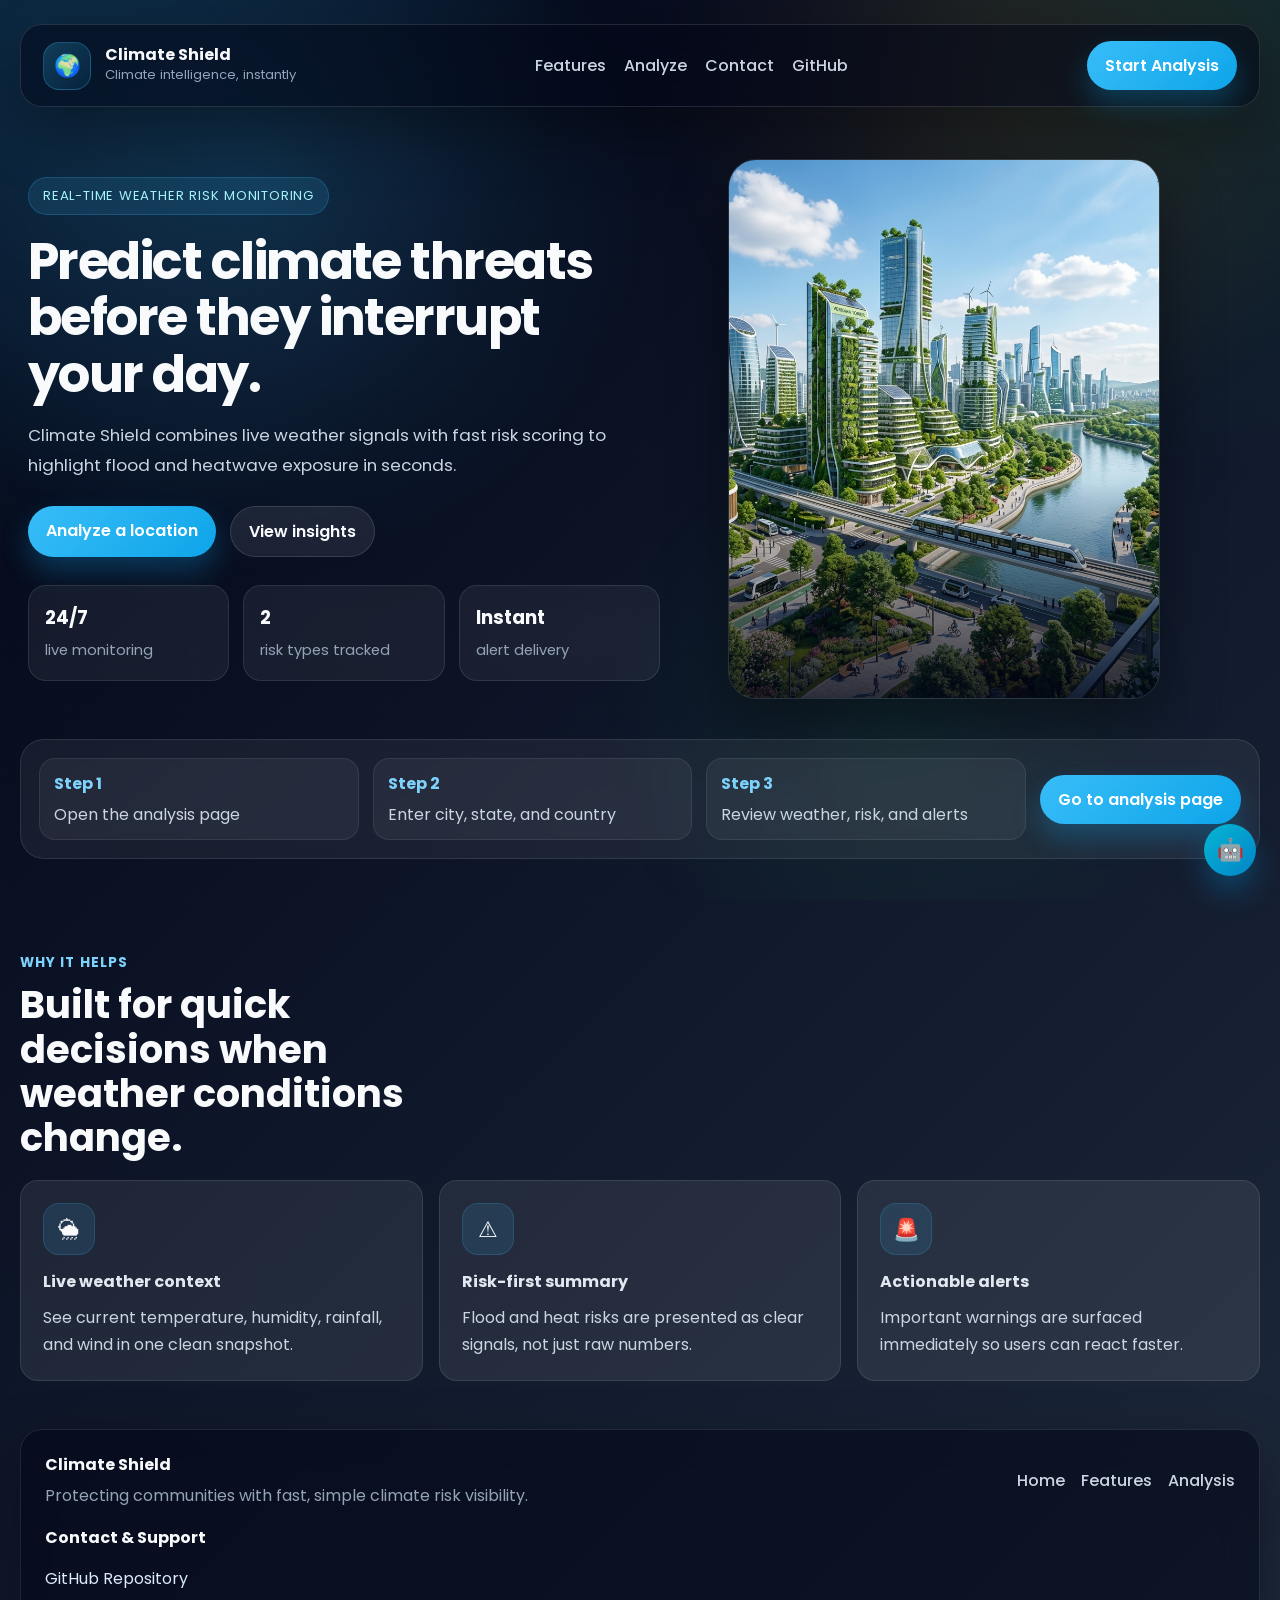
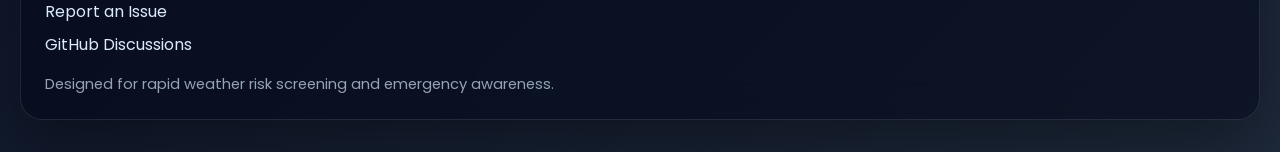
==== commit a4741e46: "Added 5-day weather & risk forecast" ====
--- a/Frontend/index.html
+++ b/Frontend/index.html
@@ -1,45 +1,36 @@
-<!DOCTYPE html>
+<!doctype html>
 <html lang="en">
-
-<head>
-
+  <head>
     <meta charset="UTF-8" />
 
-    <meta name="viewport"
-          content="width=device-width, initial-scale=1.0" />
+    <meta name="viewport" content="width=device-width, initial-scale=1.0" />
 
     <title>Climate Shield | Home</title>
 
-    <link rel="stylesheet"
-          href="style.css" />
-
-    <link rel="preconnect"
-          href="https://fonts.googleapis.com">
-
-    <link rel="preconnect"
-          href="https://fonts.gstatic.com"
-          crossorigin>
-
-    <link href="https://fonts.googleapis.com/css2?family=Poppins:wght@300;400;500;600;700&display=swap"
-          rel="stylesheet">
-
-</head>
-
-<body>
-
+    <link rel="stylesheet" href="style.css" />
+
+    <link rel="preconnect" href="https://fonts.googleapis.com" />
+
+    <link rel="preconnect" href="https://fonts.gstatic.com" crossorigin />
+
+    <link
+      href="https://fonts.googleapis.com/css2?family=Poppins:wght@300;400;500;600;700&display=swap"
+      rel="stylesheet"
+    />
+  </head>
+
+  <body>
     <div class="background-overlay"></div>
 
     <div class="page-shell">
-
-        <nav class="navbar">
-
-            <a class="brand" href="#home">
-                <span class="brand-mark">🌍</span>
-                <span>
-                    <strong>Climate Shield</strong>
-                    <small>Climate intelligence, instantly</small>
-                </span>
-            </a>
+      <nav class="navbar">
+        <a class="brand" href="#home">
+          <span class="brand-mark">🌍</span>
+          <span>
+            <strong>Climate Shield</strong>
+            <small>Climate intelligence, instantly</small>
+          </span>
+        </a>
 
             <div class="nav-links">
                 <a href="#features">Features</a>
@@ -49,8 +40,9 @@
             </div>
 
             <a class="nav-cta" href="Analysis/analysis.html">Start Analysis</a>
-
         </nav>
+
+
 
         <main id="home" class="container">
 
@@ -168,40 +160,149 @@
                 <a href="Analysis/analysis.html">Analysis</a>
             </div>
 
-            <p class="footer-note">Designed for rapid weather risk screening and emergency awareness.</p>
-
+            <div class="contact-section">
+                <strong>Contact & Support</strong>
+                <div class="contact-links">
+                    <a href="https://github.com/thetechguardians/Climate-Shield" target="_blank">
+                        GitHub Repository
+                    </a>
+                    <a href="https://github.com/thetechguardians/Climate-Shield/issues" target="_blank">
+                        Report an Issue
+                    </a>
+                    <a href="https://github.com/thetechguardians/Climate-Shield/discussions" target="_blank">
+                        GitHub Discussions
+                    </a>
+                </div>
+            </div>
+
+            <p class="footer-note">
+                Designed for rapid weather risk screening and emergency awareness.
+            </p>
         </footer>
 
-        <button id="chatbot-toggle" class="chatbot-toggle" type="button" aria-controls="chatbot-panel" aria-expanded="false" aria-label="Open ClimateBot" title="Open ClimateBot">
-            🤖
-        </button>
-
-        <section id="chatbot-panel" class="chatbot-panel hidden" aria-label="ClimateBot chat panel">
-            <div class="chatbot-header">
-                <div>
-                    <strong>ClimateBot Assistant</strong>
-                    <small>Ask about floods, heatwaves, cyclones, and climate change.</small>
-                </div>
-                <button id="chatbot-close" class="chatbot-close" type="button" aria-label="Close chatbot">✕</button>
-            </div>
-
-            <div id="chatbot-messages" class="chatbot-messages">
-                <div class="chatbot-message bot-message">Hello, I am ClimateBot. Ask me any climate safety question.</div>
-            </div>
-
-            <form id="chatbot-form" class="chatbot-form">
-                <input id="chatbot-input" type="text" placeholder="Type your question..." autocomplete="off" required>
-                <button type="submit">Send</button>
-            </form>
-
-            <div id="chatbot-status" class="chatbot-status hidden"></div>
-        </section>
-
+      <button
+        id="chatbot-toggle"
+        class="chatbot-toggle"
+        type="button"
+        aria-controls="chatbot-panel"
+        aria-expanded="false"
+        aria-label="Open ClimateBot"
+        title="Open ClimateBot"
+      >
+        🤖
+      </button>
+
+      <section
+        id="chatbot-panel"
+        class="chatbot-panel hidden"
+        aria-label="ClimateBot chat panel"
+      >
+        <div class="chatbot-header">
+          <div>
+            <strong>ClimateBot Assistant</strong>
+            <small
+              >Ask about floods, heatwaves, cyclones, and climate change.</small
+            >
+          </div>
+          <button
+            id="chatbot-close"
+            class="chatbot-close"
+            type="button"
+            aria-label="Close chatbot"
+          >
+            ✕
+          </button>
+        </div>
+
+        <div id="chatbot-messages" class="chatbot-messages">
+          <div class="chatbot-message bot-message">
+            Hello, I am ClimateBot. Ask me any climate safety question.
+          </div>
+        </div>
+
+        <form id="chatbot-form" class="chatbot-form">
+          <input
+            id="chatbot-input"
+            type="text"
+            placeholder="Type your question..."
+            autocomplete="off"
+            required
+          />
+          <button type="submit">Send</button>
+        </form>
+
+        <div id="chatbot-status" class="chatbot-status hidden"></div>
+      </section>
     </div>
 
     <script src="script.js"></script>
     <script src="chatbot.js"></script>
-
+    <script>
+        (function(){
+            const toggle = document.getElementById('chatbot-toggle');
+            const panel = document.getElementById('chatbot-panel');
+            const closeBtn = document.getElementById('chatbot-close');
+            const form = document.getElementById('chatbot-form');
+            const input = document.getElementById('chatbot-input');
+            const messagesDiv = document.getElementById('chatbot-messages');
+            const statusDiv = document.getElementById('chatbot-status');
+
+            function addMessage(text, isUser) {
+                const msgDiv = document.createElement('div');
+                msgDiv.className = isUser ? 'message user' : 'message bot';
+                msgDiv.innerText = text;
+                messagesDiv.appendChild(msgDiv);
+                messagesDiv.scrollTop = messagesDiv.scrollHeight;
+            }
+
+            function showStatus(msg) {
+                statusDiv.innerText = msg;
+                statusDiv.classList.remove('hidden');
+                setTimeout(() => statusDiv.classList.add('hidden'), 2200);
+            }
+
+            async function getBotReply(question) {
+                const q = question.toLowerCase();
+                if (q.includes('flood') || q.includes('flooding')) {
+                    return "🌊 Flood risk is calculated using rainfall intensity, soil moisture, and river levels. Climate Shield monitors real-time precipitation and terrain vulnerability to flag potential flash floods.";
+                } else if (q.includes('heatwave') || q.includes('extreme heat')) {
+                    return "🔥 Heatwave risks increase when temperatures exceed regional thresholds. We analyze thermal stress, humidity, and duration to provide early heat alerts.";
+                } else if (q.includes('cyclone') || q.includes('hurricane') || q.includes('typhoon')) {
+                    return "🌀 Cyclones are tracked using wind speed patterns, pressure drops, and storm surge modeling. Our system highlights areas at risk of severe winds and coastal flooding.";
+                } else if (q.includes('climate change')) {
+                    return "🌎 Climate change amplifies extreme weather events — heavier rainfall, prolonged heatwaves, and stronger storms. Climate Shield helps communities build adaptive resilience.";
+                } else {
+                    return "💡 I can answer questions about flood risk, heatwaves, cyclones, climate adaptation, and weather preparedness. Try: 'How to prepare for floods?' or 'Heatwave safety tips'.";
+                }
+            }
+
+            form.addEventListener('submit', async (e) => {
+                e.preventDefault();
+                const userMsg = input.value.trim();
+                if (!userMsg) return;
+                addMessage(userMsg, true);
+                input.value = '';
+                showStatus('Analyzing climate data...');
+                try {
+                    const reply = await getBotReply(userMsg);
+                    addMessage(reply, false);
+                    statusDiv.classList.add('hidden');
+                } catch (err) {
+                    addMessage("Sorry, I'm having trouble. Please try again.", false);
+                    statusDiv.classList.add('hidden');
+                }
+            });
+
+            toggle.addEventListener('click', () => {
+                panel.classList.toggle('hidden');
+                const expanded = !panel.classList.contains('hidden');
+                toggle.setAttribute('aria-expanded', expanded);
+            });
+            closeBtn.addEventListener('click', () => {
+                panel.classList.add('hidden');
+                toggle.setAttribute('aria-expanded', 'false');
+            });
+        })();
+    </script>
 </body>
-
 </html>
--- a/Frontend/style.css
+++ b/Frontend/style.css
@@ -1,173 +1,201 @@
+
+
+
 * {
-    margin: 0;
-    padding: 0;
-    box-sizing: border-box;
-    font-family: 'Poppins', sans-serif;
+  margin: 0;
+  padding: 0;
+  box-sizing: border-box;
+  font-family: "Poppins", sans-serif;
 }
 
 :root {
-    --bg-0: #020617;
-    --bg-1: #0f172a;
-    --bg-2: #1e293b;
-    --panel: rgba(255, 255, 255, 0.08);
-    --panel-strong: rgba(255, 255, 255, 0.12);
-    --text: #f8fafc;
-    --muted: #cbd5e1;
-    --muted-2: #94a3b8;
-    --accent: #38bdf8;
-    --accent-2: #0ea5e9;
-    --success: #22c55e;
-    --danger: #ef4444;
-    --warning: #f59e0b;
-    --shadow: 0 24px 60px rgba(0, 0, 0, 0.35);
+  --bg-0: #020617;
+  --bg-1: #0f172a;
+  --bg-2: #1e293b;
+  --panel: rgba(255, 255, 255, 0.08);
+  --panel-strong: rgba(255, 255, 255, 0.12);
+  --text: #f8fafc;
+  --muted: #cbd5e1;
+  --muted-2: #94a3b8;
+  --accent: #38bdf8;
+  --accent-2: #0ea5e9;
+  --success: #22c55e;
+  --danger: #ef4444;
+  --warning: #f59e0b;
+  --shadow: 0 24px 60px rgba(0, 0, 0, 0.35);
 }
 
 html {
-    scroll-behavior: smooth;
+  scroll-behavior: smooth;
 }
 
 body {
-    min-height: 100vh;
-    color: var(--text);
-    background:
-        radial-gradient(circle at top left, rgba(56, 189, 248, 0.16), transparent 26%),
-        radial-gradient(circle at top right, rgba(34, 197, 94, 0.1), transparent 22%),
-        linear-gradient(135deg, var(--bg-0), var(--bg-1), var(--bg-2));
-    overflow-x: hidden;
+  min-height: 100vh;
+  color: var(--text);
+  background:
+    radial-gradient(
+      circle at top left,
+      rgba(56, 189, 248, 0.16),
+      transparent 26%
+    ),
+    radial-gradient(
+      circle at top right,
+      rgba(34, 197, 94, 0.1),
+      transparent 22%
+    ),
+    linear-gradient(135deg, var(--bg-0), var(--bg-1), var(--bg-2));
+  overflow-x: hidden;
 }
 
 body::before {
-    content: '';
-    position: fixed;
-    inset: 0;
-    background-image:
-        linear-gradient(rgba(255, 255, 255, 0.025) 1px, transparent 1px),
-        linear-gradient(90deg, rgba(255, 255, 255, 0.025) 1px, transparent 1px);
-    background-size: 64px 64px;
-    pointer-events: none;
-    opacity: 0.4;
+  content: "";
+  position: fixed;
+  inset: 0;
+  background-image:
+    linear-gradient(rgba(255, 255, 255, 0.025) 1px, transparent 1px),
+    linear-gradient(90deg, rgba(255, 255, 255, 0.025) 1px, transparent 1px);
+  background-size: 64px 64px;
+  pointer-events: none;
+  opacity: 0.4;
 }
 
 .background-overlay {
-    position: fixed;
-    inset: 0;
-    background:
-        radial-gradient(circle at 20% 20%, rgba(56, 189, 248, 0.14), transparent 32%),
-        radial-gradient(circle at 80% 10%, rgba(245, 158, 11, 0.1), transparent 28%),
-        radial-gradient(circle at 70% 80%, rgba(34, 197, 94, 0.08), transparent 26%);
-    z-index: -1;
+  position: fixed;
+  inset: 0;
+  background:
+    radial-gradient(
+      circle at 20% 20%,
+      rgba(56, 189, 248, 0.14),
+      transparent 32%
+    ),
+    radial-gradient(
+      circle at 80% 10%,
+      rgba(245, 158, 11, 0.1),
+      transparent 28%
+    ),
+    radial-gradient(circle at 70% 80%, rgba(34, 197, 94, 0.08), transparent 26%);
+  z-index: -1;
 }
 
 .page-shell {
-    position: relative;
-    z-index: 1;
-    width: min(1240px, calc(100% - 32px));
-    margin: 0 auto;
-    padding: 24px 0 32px;
+  position: relative;
+  z-index: 1;
+  width: min(1240px, calc(100% - 32px));
+  margin: 0 auto;
+  padding: 24px 0 32px;
 }
 
 .navbar {
-    display: flex;
-    align-items: center;
-    justify-content: space-between;
-    gap: 20px;
-    padding: 16px 22px;
-    border: 1px solid rgba(255, 255, 255, 0.12);
-    border-radius: 22px;
-    background: rgba(2, 6, 23, 0.55);
-    backdrop-filter: blur(18px);
-    box-shadow: var(--shadow);
-    margin-bottom: 28px;
+  display: flex;
+  align-items: center;
+  justify-content: space-between;
+  gap: 20px;
+  padding: 16px 22px;
+  border: 1px solid rgba(255, 255, 255, 0.12);
+  border-radius: 22px;
+  background: rgba(2, 6, 23, 0.55);
+  backdrop-filter: blur(18px);
+  box-shadow: var(--shadow);
+  margin-bottom: 28px;
 }
 
 .brand {
-    display: flex;
-    align-items: center;
-    gap: 14px;
-    text-decoration: none;
-    color: var(--text);
-    min-width: 0;
+  display: flex;
+  align-items: center;
+  gap: 14px;
+  text-decoration: none;
+  color: var(--text);
+  min-width: 0;
 }
 
 .brand-mark {
-    width: 48px;
-    height: 48px;
-    display: grid;
-    place-items: center;
-    border-radius: 16px;
-    background: linear-gradient(135deg, rgba(56, 189, 248, 0.24), rgba(14, 165, 233, 0.1));
-    border: 1px solid rgba(56, 189, 248, 0.28);
-    font-size: 1.35rem;
-    flex: 0 0 auto;
+  width: 48px;
+  height: 48px;
+  display: grid;
+  place-items: center;
+  border-radius: 16px;
+  background: linear-gradient(
+    135deg,
+    rgba(56, 189, 248, 0.24),
+    rgba(14, 165, 233, 0.1)
+  );
+  border: 1px solid rgba(56, 189, 248, 0.28);
+  font-size: 1.35rem;
+  flex: 0 0 auto;
 }
 
 .brand strong {
-    display: block;
-    font-size: 1rem;
-    line-height: 1.1;
+  display: block;
+  font-size: 1rem;
+  line-height: 1.1;
 }
 
 .brand small {
-    display: block;
-    color: var(--muted-2);
-    font-size: 0.82rem;
-    margin-top: 2px;
+  display: block;
+  color: var(--muted-2);
+  font-size: 0.82rem;
+  margin-top: 2px;
 }
 
 .nav-links {
-    display: flex;
-    align-items: center;
-    gap: 18px;
-    flex-wrap: wrap;
-    justify-content: center;
+  display: flex;
+  align-items: center;
+  gap: 18px;
+  flex-wrap: wrap;
+  justify-content: center;
 }
 
 .nav-links a,
 .footer-links a {
-    color: var(--muted);
-    text-decoration: none;
-    font-weight: 500;
-    transition: color 0.2s ease, transform 0.2s ease;
+  color: var(--muted);
+  text-decoration: none;
+  font-weight: 500;
+  transition:
+    color 0.2s ease,
+    transform 0.2s ease;
 }
 
 .nav-links a:hover,
 .footer-links a:hover {
-    color: white;
-    transform: translateY(-1px);
+  color: white;
+  transform: translateY(-1px);
 }
 
 .nav-cta,
 .primary-action,
 .secondary-action {
-    text-decoration: none;
-    font-weight: 600;
-    border-radius: 999px;
-    padding: 12px 18px;
-    transition: transform 0.2s ease, box-shadow 0.2s ease, background 0.2s ease;
-    white-space: nowrap;
+  text-decoration: none;
+  font-weight: 600;
+  border-radius: 999px;
+  padding: 12px 18px;
+  transition:
+    transform 0.2s ease,
+    box-shadow 0.2s ease,
+    background 0.2s ease;
+  white-space: nowrap;
 }
 
 .nav-cta,
 .primary-action {
-    color: white;
-    background: linear-gradient(135deg, var(--accent), var(--accent-2));
-    box-shadow: 0 14px 28px rgba(14, 165, 233, 0.28);
+  color: white;
+  background: linear-gradient(135deg, var(--accent), var(--accent-2));
+  box-shadow: 0 14px 28px rgba(14, 165, 233, 0.28);
 }
 
 .secondary-action {
-    color: var(--text);
-    background: rgba(255, 255, 255, 0.08);
-    border: 1px solid rgba(255, 255, 255, 0.12);
+  color: var(--text);
+  background: rgba(255, 255, 255, 0.08);
+  border: 1px solid rgba(255, 255, 255, 0.12);
 }
 
 .nav-cta:hover,
 .primary-action:hover,
 .secondary-action:hover {
-    transform: translateY(-2px);
+  transform: translateY(-2px);
 }
 
 .container {
-    width: 100%;
+  width: 100%;
 }
 
 .hero {
@@ -180,21 +208,21 @@
 }
 
 .hero-copy {
-    padding: 24px 8px;
+  padding: 24px 8px;
 }
 
 .eyebrow {
-    display: inline-flex;
-    align-items: center;
-    padding: 8px 14px;
-    border-radius: 999px;
-    background: rgba(56, 189, 248, 0.12);
-    border: 1px solid rgba(56, 189, 248, 0.22);
-    color: #a5f3fc;
-    font-size: 0.82rem;
-    letter-spacing: 0.06em;
-    text-transform: uppercase;
-    margin-bottom: 18px;
+  display: inline-flex;
+  align-items: center;
+  padding: 8px 14px;
+  border-radius: 999px;
+  background: rgba(56, 189, 248, 0.12);
+  border: 1px solid rgba(56, 189, 248, 0.22);
+  color: #a5f3fc;
+  font-size: 0.82rem;
+  letter-spacing: 0.06em;
+  text-transform: uppercase;
+  margin-bottom: 18px;
 }
 
 .hero-copy h1 {
@@ -242,544 +270,604 @@
 }
 
 .hero-copy p {
-    margin-top: 18px;
-    max-width: 58ch;
-    font-size: 1.05rem;
-    line-height: 1.8;
-    color: var(--muted);
+  margin-top: 18px;
+  max-width: 58ch;
+  font-size: 1.05rem;
+  line-height: 1.8;
+  color: var(--muted);
 }
 
 .hero-actions {
-    display: flex;
-    gap: 14px;
-    flex-wrap: wrap;
-    margin-top: 26px;
+  display: flex;
+  gap: 14px;
+  flex-wrap: wrap;
+  margin-top: 26px;
 }
 
 .hero-stats {
-    display: grid;
-    grid-template-columns: repeat(3, minmax(0, 1fr));
-    gap: 14px;
-    margin-top: 28px;
+  display: grid;
+  grid-template-columns: repeat(3, minmax(0, 1fr));
+  gap: 14px;
+  margin-top: 28px;
 }
 
 .hero-stats div {
-    padding: 18px 16px;
-    border-radius: 18px;
-    background: rgba(255, 255, 255, 0.06);
-    border: 1px solid rgba(255, 255, 255, 0.1);
-    backdrop-filter: blur(12px);
+  padding: 18px 16px;
+  border-radius: 18px;
+  background: rgba(255, 255, 255, 0.06);
+  border: 1px solid rgba(255, 255, 255, 0.1);
+  backdrop-filter: blur(12px);
 }
 
 .hero-stats strong {
-    display: block;
-    font-size: 1.15rem;
-    margin-bottom: 6px;
+  display: block;
+  font-size: 1.15rem;
+  margin-bottom: 6px;
 }
 
 .hero-stats span {
-    color: var(--muted-2);
-    font-size: 0.92rem;
+  color: var(--muted-2);
+  font-size: 0.92rem;
 }
 
 .hero-strip {
-    display: grid;
-    grid-template-columns: repeat(3, minmax(0, 1fr)) auto;
-    gap: 14px;
-    padding: 18px;
-    border-radius: 24px;
-    background: rgba(255, 255, 255, 0.06);
-    border: 1px solid rgba(255, 255, 255, 0.1);
-    backdrop-filter: blur(12px);
-    align-items: center;
+  display: grid;
+  grid-template-columns: repeat(3, minmax(0, 1fr)) auto;
+  gap: 14px;
+  padding: 18px;
+  border-radius: 24px;
+  background: rgba(255, 255, 255, 0.06);
+  border: 1px solid rgba(255, 255, 255, 0.1);
+  backdrop-filter: blur(12px);
+  align-items: center;
 }
 
 .hero-strip-item {
-    padding: 12px 14px;
-    border-radius: 16px;
-    background: rgba(255, 255, 255, 0.05);
-    border: 1px solid rgba(255, 255, 255, 0.08);
+  padding: 12px 14px;
+  border-radius: 16px;
+  background: rgba(255, 255, 255, 0.05);
+  border: 1px solid rgba(255, 255, 255, 0.08);
 }
 
 .hero-strip-item strong {
-    display: block;
-    color: #7dd3fc;
-    margin-bottom: 6px;
+  display: block;
+  color: #7dd3fc;
+  margin-bottom: 6px;
 }
 
 .hero-strip-item span {
-    color: var(--muted);
+  color: var(--muted);
 }
 
 .full-width-action {
-    justify-self: stretch;
-    display: inline-flex;
-    justify-content: center;
-    align-items: center;
+  justify-self: stretch;
+  display: inline-flex;
+  justify-content: center;
+  align-items: center;
 }
 
 .glass-card {
-    background: rgba(255, 255, 255, 0.08);
-    border: 1px solid rgba(255, 255, 255, 0.12);
-    border-radius: 28px;
-    backdrop-filter: blur(20px);
-    padding: 34px;
-    box-shadow: var(--shadow);
+  background: rgba(255, 255, 255, 0.08);
+  border: 1px solid rgba(255, 255, 255, 0.12);
+  border-radius: 28px;
+  backdrop-filter: blur(20px);
+  padding: 34px;
+  box-shadow: var(--shadow);
 }
 
 .header {
-    text-align: center;
-    margin-bottom: 28px;
+  text-align: center;
+  margin-bottom: 28px;
 }
 
 .logo {
-    width: 72px;
-    height: 72px;
-    display: grid;
-    place-items: center;
-    margin: 0 auto 14px;
-    border-radius: 22px;
-    background: linear-gradient(135deg, rgba(56, 189, 248, 0.2), rgba(14, 165, 233, 0.06));
-    border: 1px solid rgba(56, 189, 248, 0.22);
-    font-size: 2rem;
+  width: 72px;
+  height: 72px;
+  display: grid;
+  place-items: center;
+  margin: 0 auto 14px;
+  border-radius: 22px;
+  background: linear-gradient(
+    135deg,
+    rgba(56, 189, 248, 0.2),
+    rgba(14, 165, 233, 0.06)
+  );
+  border: 1px solid rgba(56, 189, 248, 0.22);
+  font-size: 2rem;
 }
 
 .header h2 {
-    font-size: clamp(1.8rem, 3vw, 2.5rem);
-    margin-bottom: 10px;
+  font-size: clamp(1.8rem, 3vw, 2.5rem);
+  margin-bottom: 10px;
 }
 
 .header p {
-    color: var(--muted);
-    line-height: 1.7;
+  color: var(--muted);
+  line-height: 1.7;
 }
 
 .input-container {
-    display: grid;
-    grid-template-columns: repeat(auto-fit, minmax(180px, 1fr));
-    gap: 16px;
-    margin-bottom: 22px;
+  display: grid;
+  grid-template-columns: repeat(auto-fit, minmax(180px, 1fr));
+  gap: 16px;
+  margin-bottom: 22px;
 }
 
 .input-group label {
-    display: block;
-    margin-bottom: 8px;
-    font-weight: 500;
-    color: var(--muted);
+  display: block;
+  margin-bottom: 8px;
+  font-weight: 500;
+  color: var(--muted);
 }
 
 .input-group input {
-    width: 100%;
-    padding: 15px 16px;
-    border: 1px solid rgba(255, 255, 255, 0.1);
-    border-radius: 14px;
-    background: rgba(255, 255, 255, 0.09);
-    color: white;
-    font-size: 15px;
-    outline: none;
-    transition: border-color 0.2s ease, box-shadow 0.2s ease, transform 0.2s ease;
+  width: 100%;
+  padding: 15px 16px;
+  border: 1px solid rgba(255, 255, 255, 0.1);
+  border-radius: 14px;
+  background: rgba(255, 255, 255, 0.09);
+  color: white;
+  font-size: 15px;
+  outline: none;
+  transition:
+    border-color 0.2s ease,
+    box-shadow 0.2s ease,
+    transform 0.2s ease;
 }
 
 .input-group input::placeholder {
-    color: #94a3b8;
+  color: #94a3b8;
 }
 
 .input-group input:focus {
-    border-color: rgba(56, 189, 248, 0.65);
-    box-shadow: 0 0 0 4px rgba(56, 189, 248, 0.14);
-    transform: translateY(-1px);
+  border-color: rgba(56, 189, 248, 0.65);
+  box-shadow: 0 0 0 4px rgba(56, 189, 248, 0.14);
+  transform: translateY(-1px);
 }
 
 button {
-    width: 100%;
-    padding: 16px 18px;
-    border: none;
-    border-radius: 16px;
-    background: linear-gradient(135deg, var(--accent), var(--accent-2));
-    color: white;
-    font-size: 1rem;
-    font-weight: 700;
-    cursor: pointer;
-    transition: transform 0.2s ease, box-shadow 0.2s ease, filter 0.2s ease;
+  width: 100%;
+  padding: 16px 18px;
+  border: none;
+  border-radius: 16px;
+  background: linear-gradient(135deg, var(--accent), var(--accent-2));
+  color: white;
+  font-size: 1rem;
+  font-weight: 700;
+  cursor: pointer;
+  transition:
+    transform 0.2s ease,
+    box-shadow 0.2s ease,
+    filter 0.2s ease;
 }
 
 button:hover {
-    transform: translateY(-2px);
-    box-shadow: 0 14px 28px rgba(14, 165, 233, 0.28);
-    filter: brightness(1.03);
+  transform: translateY(-2px);
+  box-shadow: 0 14px 28px rgba(14, 165, 233, 0.28);
+  filter: brightness(1.03);
 }
 
 .loading {
-    margin-top: 18px;
-    text-align: center;
-    color: #facc15;
-    font-weight: 600;
+  margin-top: 18px;
+  text-align: center;
+  color: #facc15;
+  font-weight: 600;
 }
 
 .weather-card {
-    margin-top: 30px;
+  margin-top: 30px;
 }
 
 .section-title {
-    margin-bottom: 18px;
-    font-size: 1.1rem;
-    font-weight: 700;
-    color: #7dd3fc;
+  margin-bottom: 18px;
+  font-size: 1.1rem;
+  font-weight: 700;
+  color: #7dd3fc;
 }
 
 .weather-grid,
 .risk-grid,
 .feature-grid {
-    display: grid;
-    gap: 16px;
+  display: grid;
+  gap: 16px;
 }
 
 .weather-grid {
-    grid-template-columns: repeat(auto-fit, minmax(160px, 1fr));
-    margin-bottom: 22px;
+  grid-template-columns: repeat(auto-fit, minmax(160px, 1fr));
+  margin-bottom: 22px;
 }
 
 .weather-box,
 .risk-card,
 .feature-card {
-    background: rgba(255, 255, 255, 0.08);
-    border: 1px solid rgba(255, 255, 255, 0.1);
-    border-radius: 18px;
-    padding: 22px;
-    transition: transform 0.2s ease, background 0.2s ease, border-color 0.2s ease;
+  background: rgba(255, 255, 255, 0.08);
+  border: 1px solid rgba(255, 255, 255, 0.1);
+  border-radius: 18px;
+  padding: 22px;
+  transition:
+    transform 0.2s ease,
+    background 0.2s ease,
+    border-color 0.2s ease;
 }
 
 .weather-box:hover,
 .risk-card:hover,
 .feature-card:hover {
-    transform: translateY(-3px);
-    background: rgba(255, 255, 255, 0.12);
-    border-color: rgba(255, 255, 255, 0.14);
+  transform: translateY(-3px);
+  background: rgba(255, 255, 255, 0.12);
+  border-color: rgba(255, 255, 255, 0.14);
 }
 
 .weather-box {
-    text-align: center;
+  text-align: center;
 }
 
 .weather-box h3,
 .risk-card h3,
 .feature-card h3 {
-    margin-bottom: 10px;
-    color: #e2e8f0;
-    font-size: 1rem;
+  margin-bottom: 10px;
+  color: #e2e8f0;
+  font-size: 1rem;
 }
 
 .weather-box p {
-    font-size: 1.55rem;
-    font-weight: 700;
+  font-size: 1.55rem;
+  font-weight: 700;
 }
 
 .location-box {
-    background: rgba(56, 189, 248, 0.12);
-    padding: 20px 22px;
-    border-radius: 18px;
-    margin-bottom: 22px;
-    border: 1px solid rgba(56, 189, 248, 0.15);
+  background: rgba(56, 189, 248, 0.12);
+  padding: 20px 22px;
+  border-radius: 18px;
+  margin-bottom: 22px;
+  border: 1px solid rgba(56, 189, 248, 0.15);
 }
 
 .location-box h3 {
-    margin-bottom: 10px;
+  margin-bottom: 10px;
 }
 
 .location-box p {
-    color: #e2e8f0;
-    line-height: 1.6;
+  color: #e2e8f0;
+  line-height: 1.6;
 }
 
 .risk-grid {
-    grid-template-columns: repeat(auto-fit, minmax(200px, 1fr));
-    margin-bottom: 22px;
+  grid-template-columns: repeat(auto-fit, minmax(200px, 1fr));
+  margin-bottom: 22px;
 }
 
 .risk-card {
-    text-align: center;
+  text-align: center;
 }
 
 .risk-card p {
-    font-size: 1.8rem;
-    font-weight: 800;
+  font-size: 1.8rem;
+  font-weight: 800;
 }
 
 .flood {
-    background: rgba(239, 68, 68, 0.13);
-    border-color: rgba(239, 68, 68, 0.32);
+  background: rgba(239, 68, 68, 0.13);
+  border-color: rgba(239, 68, 68, 0.32);
 }
 
 .heat {
-    background: rgba(245, 158, 11, 0.13);
-    border-color: rgba(245, 158, 11, 0.32);
+  background: rgba(245, 158, 11, 0.13);
+  border-color: rgba(245, 158, 11, 0.32);
 }
 
 .alert-box {
-    padding: 20px;
-    border-radius: 18px;
-    line-height: 1.7;
-    font-weight: 600;
-    font-size: 0.98rem;
-    animation: fadeIn 0.35s ease;
+  padding: 20px;
+  border-radius: 18px;
+  line-height: 1.7;
+  font-weight: 600;
+  font-size: 0.98rem;
+  animation: fadeIn 0.35s ease;
 }
 
 .alert-danger {
-    background: rgba(239, 68, 68, 0.16);
-    border: 1px solid rgba(239, 68, 68, 0.42);
-    color: #fecaca;
+  background: rgba(239, 68, 68, 0.16);
+  border: 1px solid rgba(239, 68, 68, 0.42);
+  color: #fecaca;
 }
 
 .alert-warning {
-    background: rgba(34, 197, 94, 0.14);
-    border: 1px solid rgba(34, 197, 94, 0.35);
-    color: #bbf7d0;
+  background: rgba(34, 197, 94, 0.14);
+  border: 1px solid rgba(34, 197, 94, 0.35);
+  color: #bbf7d0;
 }
 
 .feature-section {
-    padding: 34px 0 18px;
+  padding: 34px 0 18px;
 }
 
 .section-heading {
-    display: flex;
-    flex-direction: column;
-    gap: 10px;
-    margin-bottom: 20px;
+  display: flex;
+  flex-direction: column;
+  gap: 10px;
+  margin-bottom: 20px;
 }
 
 .section-heading span {
-    color: #7dd3fc;
-    font-weight: 700;
-    text-transform: uppercase;
-    letter-spacing: 0.08em;
-    font-size: 0.84rem;
+  color: #7dd3fc;
+  font-weight: 700;
+  text-transform: uppercase;
+  letter-spacing: 0.08em;
+  font-size: 0.84rem;
 }
 
 .section-heading h2 {
-    font-size: clamp(1.5rem, 3vw, 2.4rem);
-    max-width: 18ch;
-    line-height: 1.15;
+  font-size: clamp(1.5rem, 3vw, 2.4rem);
+  max-width: 18ch;
+  line-height: 1.15;
 }
 
 .feature-grid {
-    grid-template-columns: repeat(auto-fit, minmax(220px, 1fr));
+  grid-template-columns: repeat(auto-fit, minmax(220px, 1fr));
 }
 
 .feature-card {
-    min-height: 190px;
+  min-height: 190px;
 }
 
 .feature-icon {
-    width: 52px;
-    height: 52px;
-    display: grid;
-    place-items: center;
-    border-radius: 16px;
-    background: rgba(56, 189, 248, 0.12);
-    border: 1px solid rgba(56, 189, 248, 0.18);
-    font-size: 1.35rem;
-    margin-bottom: 14px;
+  width: 52px;
+  height: 52px;
+  display: grid;
+  place-items: center;
+  border-radius: 16px;
+  background: rgba(56, 189, 248, 0.12);
+  border: 1px solid rgba(56, 189, 248, 0.18);
+  font-size: 1.35rem;
+  margin-bottom: 14px;
 }
 
 .feature-card p {
-    color: var(--muted);
-    line-height: 1.7;
+  color: var(--muted);
+  line-height: 1.7;
 }
 
 .footer {
-    margin-top: 30px;
-    padding: 22px 24px;
-    border-radius: 22px;
-    border: 1px solid rgba(255, 255, 255, 0.1);
-    background: rgba(2, 6, 23, 0.55);
-    backdrop-filter: blur(18px);
-    display: grid;
-    grid-template-columns: minmax(0, 1.2fr) auto;
-    gap: 16px 24px;
-    align-items: center;
-    box-shadow: var(--shadow);
+  margin-top: 30px;
+  padding: 22px 24px;
+  border-radius: 22px;
+  border: 1px solid rgba(255, 255, 255, 0.1);
+  background: rgba(2, 6, 23, 0.55);
+  backdrop-filter: blur(18px);
+  display: grid;
+  grid-template-columns: minmax(0, 1.2fr) auto;
+  gap: 16px 24px;
+  align-items: center;
+  box-shadow: var(--shadow);
 }
 
 .footer strong {
+  display: block;
+  font-size: 1rem;
+  margin-bottom: 6px;
+}
+
+.footer p,
+.footer-note {
+  color: var(--muted-2);
+  line-height: 1.6;
+}
+
+.footer-links {
+  display: flex;
+  gap: 16px;
+  flex-wrap: wrap;
+  justify-content: flex-end;
+}
+
+.footer-note {
+  grid-column: 1 / -1;
+  font-size: 0.92rem;
+
+}
+
+.footer-col strong {
     display: block;
     font-size: 1rem;
-    margin-bottom: 6px;
-}
-
-.footer p,
-.footer-note {
-    color: var(--muted-2);
+    font-weight: 700;
+    margin-bottom: 0.5rem;
+    color: white;
+}
+
+.footer-col p {
+    font-size: 0.8rem;
+    color: var(--text-muted);
     line-height: 1.6;
-}
-
-.footer-links {
+    max-width: 350px;
+}
+
+.footer-nav-links {
     display: flex;
-    gap: 16px;
+    gap: 1.8rem;
+    align-items: center;
     flex-wrap: wrap;
-    justify-content: flex-end;
-}
-
-.footer-note {
-    grid-column: 1 / -1;
-    font-size: 0.92rem;
-}
+}
+
+.footer-nav-links a {
+    text-decoration: none;
+    font-size: 0.85rem;
+    font-weight: 500;
+    color: var(--text-secondary);
+    transition: color 0.2s;
+}
+
+.footer-nav-links a:hover {
+    color: white;
+}
+
+.footer-legal {
+    width: 100%;
+    text-align: center;
+    font-size: 0.7rem;
+    color: var(--text-muted);
+    padding-top: 1rem;
+    border-top: 1px solid rgba(71, 85, 105, 0.3);
+    margin-top: 0.5rem;
+}
+
 
 .chatbot-toggle {
-    position: fixed;
-    right: 24px;
-    bottom: 24px;
-    z-index: 40;
-    border: none;
-    width: 52px;
-    height: 52px;
-    border-radius: 50%;
-    padding: 0;
-    display: inline-flex;
-    align-items: center;
-    justify-content: center;
-    color: white;
-    font-weight: 700;
-    font-size: 1.35rem;
-    line-height: 1;
-    background: linear-gradient(135deg, #06b6d4, #0284c7);
-    box-shadow: 0 16px 28px rgba(2, 132, 199, 0.34);
-    cursor: pointer;
+  position: fixed;
+  right: 24px;
+  bottom: 24px;
+  z-index: 40;
+  border: none;
+  width: 52px;
+  height: 52px;
+  border-radius: 50%;
+  padding: 0;
+  display: inline-flex;
+  align-items: center;
+  justify-content: center;
+  color: white;
+  font-weight: 700;
+  font-size: 1.35rem;
+  line-height: 1;
+  background: linear-gradient(135deg, #06b6d4, #0284c7);
+  box-shadow: 0 16px 28px rgba(2, 132, 199, 0.34);
+  cursor: pointer;
 }
 
 .chatbot-panel {
-    position: fixed;
-    right: 24px;
-    bottom: 84px;
-    width: min(360px, calc(100vw - 24px));
-    border-radius: 20px;
-    border: 1px solid rgba(255, 255, 255, 0.14);
-    background: rgba(2, 6, 23, 0.9);
-    backdrop-filter: blur(16px);
-    box-shadow: 0 24px 46px rgba(0, 0, 0, 0.48);
-    z-index: 39;
-    padding: 14px;
+  position: fixed;
+  right: 24px;
+  bottom: 84px;
+  width: min(360px, calc(100vw - 24px));
+  border-radius: 20px;
+  border: 1px solid rgba(255, 255, 255, 0.14);
+  background: rgba(2, 6, 23, 0.9);
+  backdrop-filter: blur(16px);
+  box-shadow: 0 24px 46px rgba(0, 0, 0, 0.48);
+  z-index: 39;
+  padding: 14px;
 }
 
 .chatbot-header {
-    display: flex;
-    justify-content: space-between;
-    align-items: flex-start;
-    gap: 10px;
-    margin-bottom: 10px;
+  display: flex;
+  justify-content: space-between;
+  align-items: flex-start;
+  gap: 10px;
+  margin-bottom: 10px;
 }
 
 .chatbot-header small {
-    display: block;
-    color: var(--muted-2);
-    margin-top: 4px;
-    font-size: 0.8rem;
-    line-height: 1.5;
+  display: block;
+  color: var(--muted-2);
+  margin-top: 4px;
+  font-size: 0.8rem;
+  line-height: 1.5;
 }
 
 .chatbot-close {
-    width: auto;
-    padding: 4px 10px;
-    border-radius: 10px;
-    border: 1px solid rgba(255, 255, 255, 0.18);
-    background: rgba(255, 255, 255, 0.08);
-    color: white;
-    font-size: 0.9rem;
+  width: auto;
+  padding: 4px 10px;
+  border-radius: 10px;
+  border: 1px solid rgba(255, 255, 255, 0.18);
+  background: rgba(255, 255, 255, 0.08);
+  color: white;
+  font-size: 0.9rem;
 }
 
 .chatbot-messages {
-    max-height: 280px;
-    overflow-y: auto;
-    display: grid;
-    gap: 10px;
-    padding: 8px 2px;
-    margin-bottom: 10px;
+  max-height: 280px;
+  overflow-y: auto;
+  display: grid;
+  gap: 10px;
+  padding: 8px 2px;
+  margin-bottom: 10px;
 }
 
 .chatbot-message {
-    border-radius: 14px;
-    padding: 10px 12px;
-    line-height: 1.55;
-    font-size: 0.92rem;
+  border-radius: 14px;
+  padding: 10px 12px;
+  line-height: 1.55;
+  font-size: 0.92rem;
 }
 
 .bot-message {
-    background: rgba(56, 189, 248, 0.15);
-    border: 1px solid rgba(56, 189, 248, 0.28);
-    color: #dbeafe;
-    justify-self: start;
+  background: rgba(56, 189, 248, 0.15);
+  border: 1px solid rgba(56, 189, 248, 0.28);
+  color: #dbeafe;
+  justify-self: start;
 }
 
 .user-message {
-    background: rgba(34, 197, 94, 0.14);
-    border: 1px solid rgba(34, 197, 94, 0.3);
-    color: #dcfce7;
-    justify-self: end;
+  background: rgba(34, 197, 94, 0.14);
+  border: 1px solid rgba(34, 197, 94, 0.3);
+  color: #dcfce7;
+  justify-self: end;
 }
 
 .chatbot-form {
-    display: grid;
-    grid-template-columns: 1fr auto;
-    gap: 8px;
+  display: grid;
+  grid-template-columns: 1fr auto;
+  gap: 8px;
 }
 
 .chatbot-form input {
-    width: 100%;
-    padding: 10px 12px;
-    border-radius: 12px;
-    border: 1px solid rgba(255, 255, 255, 0.14);
-    background: rgba(255, 255, 255, 0.08);
-    color: white;
-    outline: none;
+  width: 100%;
+  padding: 10px 12px;
+  border-radius: 12px;
+  border: 1px solid rgba(255, 255, 255, 0.14);
+  background: rgba(255, 255, 255, 0.08);
+  color: white;
+  outline: none;
 }
 
 .chatbot-form button {
-    width: auto;
-    border-radius: 12px;
-    padding: 10px 14px;
-    font-size: 0.9rem;
+  width: auto;
+  border-radius: 12px;
+  padding: 10px 14px;
+  font-size: 0.9rem;
 }
 
 .chatbot-status {
-    margin-top: 8px;
-    color: #fcd34d;
-    font-size: 0.84rem;
+  margin-top: 8px;
+  color: #fcd34d;
+  font-size: 0.84rem;
 }
 
 .hidden {
-    display: none;
-}
+  display: none;
+}
+
 
 @keyframes fadeIn {
-    from {
-        opacity: 0;
-        transform: translateY(10px);
-    }
-
-    to {
-        opacity: 1;
-        transform: translateY(0);
-    }
+  from {
+    opacity: 0;
+    transform: translateY(10px);
+  }
+
+  to {
+    opacity: 1;
+    transform: translateY(0);
+  }
 }
 
 @media (max-width: 980px) {
-    .navbar,
-    .footer {
-        grid-template-columns: 1fr;
-        justify-items: start;
-    }
-
-    .nav-links,
-    .footer-links {
-        justify-content: flex-start;
-    }
-
-    .hero {
-        grid-template-columns: 1fr;
-    }
-
-    .hero-strip {
-        grid-template-columns: 1fr;
-    }
+  .navbar,
+  .footer {
+    grid-template-columns: 1fr;
+    justify-items: start;
+  }
+
+  .nav-links,
+  .footer-links {
+    justify-content: flex-start;
+  }
+
+  .hero {
+    grid-template-columns: 1fr;
+  }
+
+  .hero-strip {
+    grid-template-columns: 1fr;
+  }
 
     .home-hero-right {
         margin-top: 20px;
@@ -795,63 +883,107 @@
 }
 
 @media (max-width: 768px) {
-    .page-shell {
-        width: min(100% - 20px, 1240px);
-        padding-top: 14px;
+  .page-shell {
+    width: min(100% - 20px, 1240px);
+    padding-top: 14px;
+  }
+
+  .navbar,
+  .glass-card,
+  .footer {
+    padding: 18px;
+    border-radius: 20px;
+  }
+
+  .nav-links {
+    gap: 12px;
+  }
+
+  .hero-copy {
+    padding: 12px 0 0;
+  }
+
+  .hero-copy h1 {
+    font-size: clamp(2.1rem, 10vw, 3rem);
+  }
+
+  .hero-stats {
+    grid-template-columns: 1fr;
+  }
+
+  .hero-strip {
+    padding: 14px;
+  }
+
+  .input-container {
+    grid-template-columns: 1fr;
+  }
+
+  .weather-grid,
+  .risk-grid,
+  .feature-grid {
+    grid-template-columns: 1fr;
+  }
+
+  .footer-links {
+    gap: 12px;
+  }
+
+  .chatbot-toggle {
+    right: 12px;
+    bottom: 12px;
+    width: 46px;
+    height: 46px;
+    font-size: 1.2rem;
+  }
+
+  .chatbot-panel {
+    right: 10px;
+    bottom: 60px;
+    width: calc(100vw - 20px);
+  }
+}
+.contact-section {
+  display: flex;
+  flex-direction: column;
+  gap: 10px;
+}
+
+.contact-links {
+  display: flex;
+  flex-direction: column;
+  gap: 8px;
+}
+
+.contact-links a {
+  color: #dbeafe;
+  text-decoration: none;
+  transition: opacity 0.3s ease;
+}
+
+.contact-links a:hover {
+  opacity: 0.8;
+}
+
+@media (max-width: 480px) {
+    .button-group {
+        flex-direction: column;
+        width: 100%;
     }
-
-    .navbar,
-    .glass-card,
-    .footer {
-        padding: 18px;
-        border-radius: 20px;
+    
+    .btn-primary, .btn-secondary {
+        text-align: center;
+        justify-content: center;
     }
-
-    .nav-links {
-        gap: 12px;
+    
+    .hero-heading {
+        font-size: clamp(1.8rem, 8vw, 2.5rem);
     }
-
-    .hero-copy {
-        padding: 12px 0 0;
-    }
-
-    .hero-copy h1 {
-        font-size: clamp(2.1rem, 10vw, 3rem);
-    }
-
-    .hero-stats {
-        grid-template-columns: 1fr;
-    }
-
-    .hero-strip {
-        padding: 14px;
-    }
-
-    .input-container {
-        grid-template-columns: 1fr;
-    }
-
-    .weather-grid,
-    .risk-grid,
-    .feature-grid {
-        grid-template-columns: 1fr;
-    }
-
-    .footer-links {
-        gap: 12px;
-    }
-
-    .chatbot-toggle {
-        right: 12px;
-        bottom: 12px;
-        width: 46px;
-        height: 46px;
-        font-size: 1.2rem;
-    }
-
-    .chatbot-panel {
-        right: 10px;
-        bottom: 60px;
-        width: calc(100vw - 20px);
-    }
-}
+}
+.feature-box {
+    margin: 20px;
+    padding: 15px;
+    border-radius: 12px;
+    background: rgba(255,255,255,0.08);
+    color: white;
+}
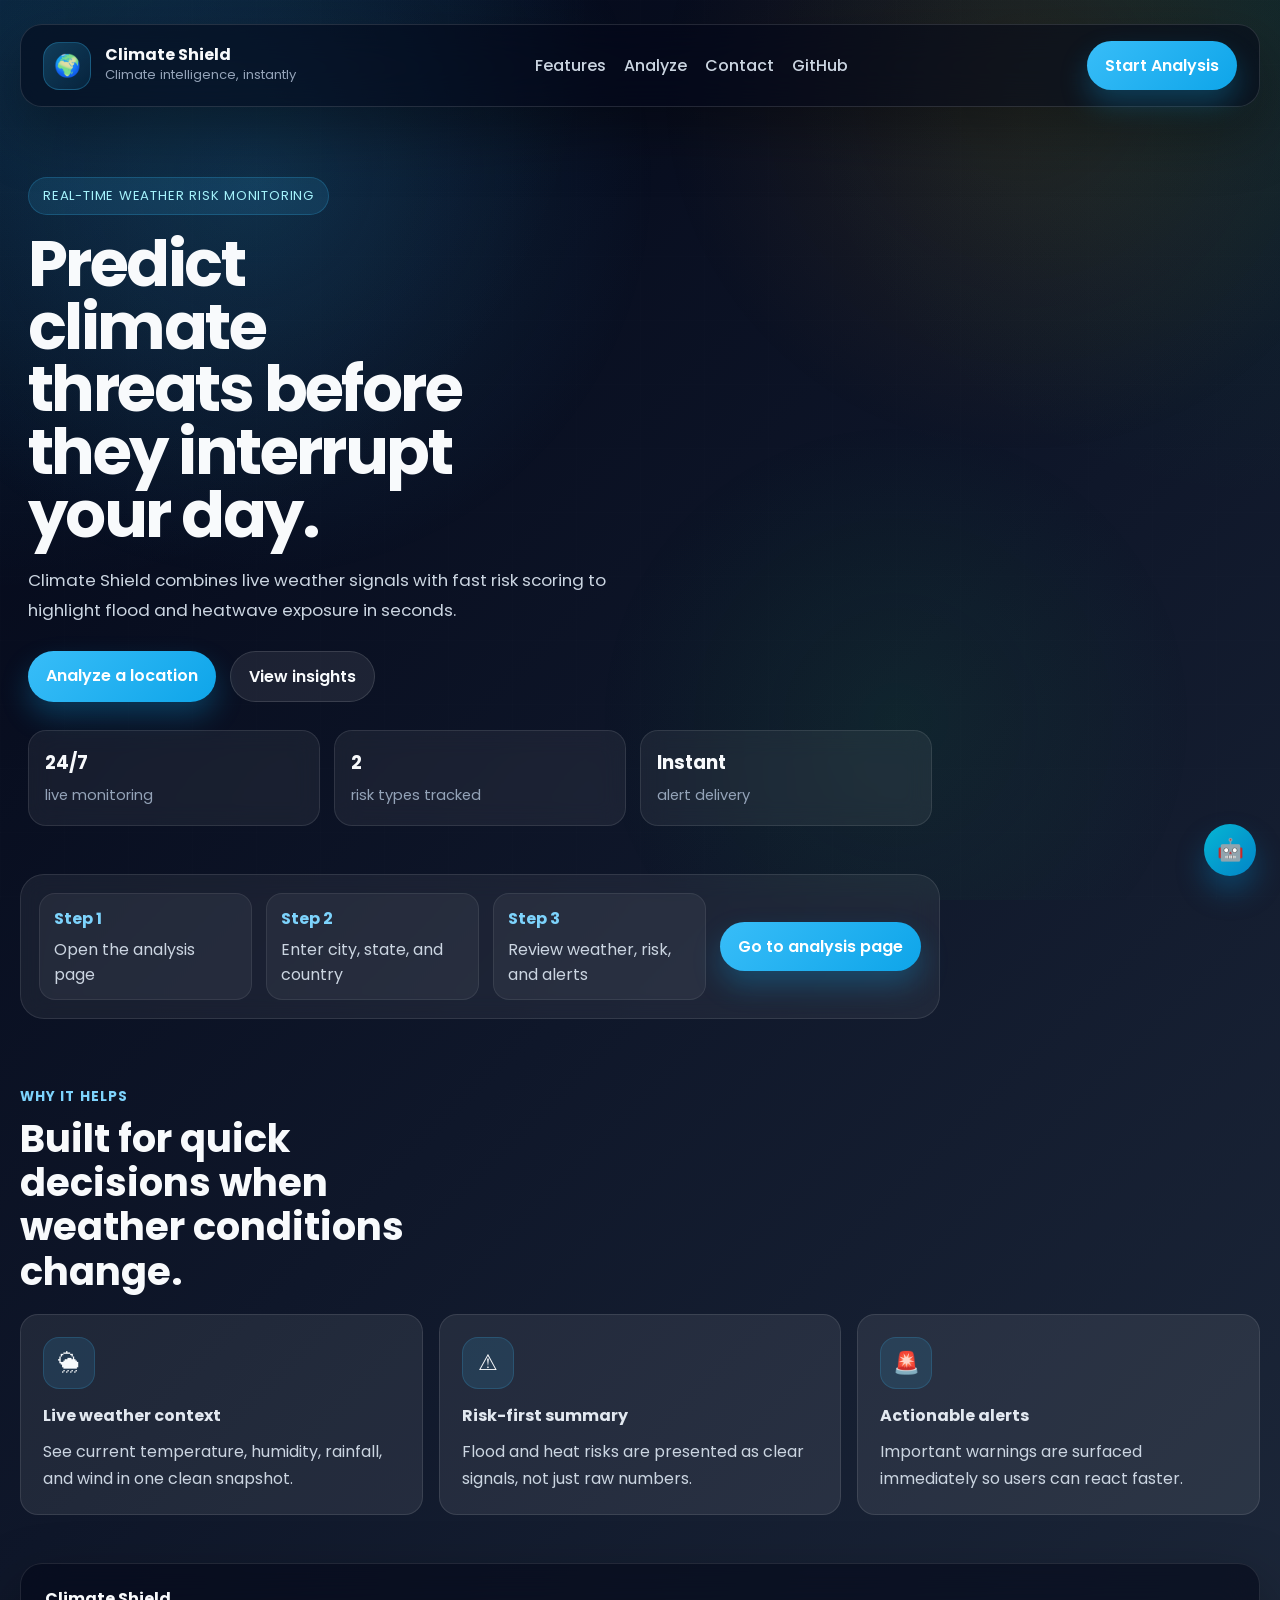
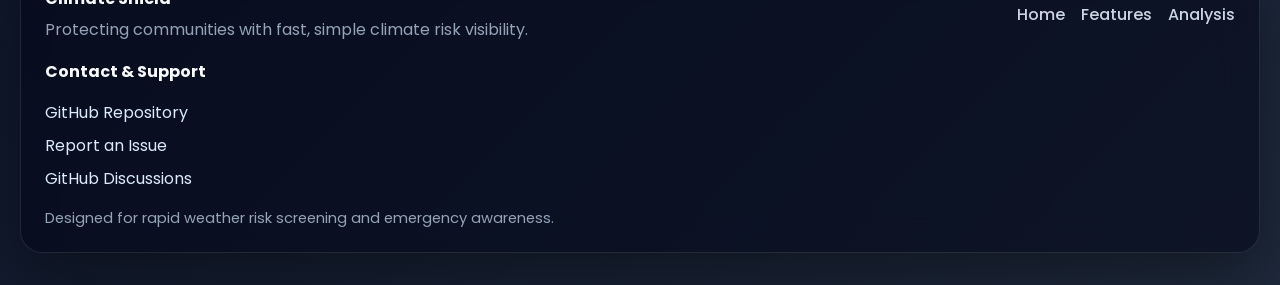
==== commit 31337c7d: "Resolve conflicts with upstream main" ====
--- a/Frontend/index.html
+++ b/Frontend/index.html
@@ -32,153 +32,160 @@
           </span>
         </a>
 
-            <div class="nav-links">
-                <a href="#features">Features</a>
-                <a href="Analysis/analysis.html">Analyze</a>
-                <a href="https://github.com/thetechguardians/Climate-Shield" target="_blank">Contact</a>
-                <a href="https://github.com/thetechguardians/Climate-Shield" target="_blank">GitHub</a>
-            </div>
-
-            <a class="nav-cta" href="Analysis/analysis.html">Start Analysis</a>
-        </nav>
-
-
-
-        <main id="home" class="container">
-
-            <section class="hero">
-                <div class="hero-left-wrapper">
-                    <div class="hero-copy">
-
-                        <span class="eyebrow">Real-time weather risk monitoring</span>
-
-                        <h1>Predict climate threats before they interrupt your day.</h1>
-
-                        <p>
-                            Climate Shield combines live weather signals with fast risk scoring to
-                            highlight flood and heatwave exposure in seconds.
-                        </p>
-
-                        <div class="hero-actions">
-                            <a class="primary-action" href="Analysis/analysis.html">Analyze a location</a>
-                            <a class="secondary-action" href="#features">View insights</a>
-                        </div>
-
-                        <div class="hero-stats">
-                            <div>
-                                <strong>24/7</strong>
-                                <span>live monitoring</span>
-                            </div>
-                            <div>
-                                <strong>2</strong>
-                                <span>risk types tracked</span>
-                            </div>
-                            <div>
-                                <strong>Instant</strong>
-                                <span>alert delivery</span>
-                            </div>
-                        </div>
-
-                    </div>
-                </div>
-                
-                <div class="home-hero-right">
-                    <div class="image-wrapper home-carousel">
-                        <img src="images/climate_safe_city_1779740046335.png" alt="Climate Shield Dashboard" class="carousel-img active" />
-                        <img src="images/climate_flood_risk_1779740015568.png" alt="Flood Risk Analysis" class="carousel-img" />
-                        <img src="images/climate_heat_risk_1779740031488.png" alt="Heatwave Prediction" class="carousel-img" />
-                        <div class="overlay-gradient"></div>
-                    </div>
-                </div>
-
-            </section>
-
-            <div class="hero-strip" style="margin-bottom: 60px;">
-
-                <div class="hero-strip-item">
-                    <strong>Step 1</strong>
-                    <span>Open the analysis page</span>
-                </div>
-
-                <div class="hero-strip-item">
-                    <strong>Step 2</strong>
-                    <span>Enter city, state, and country</span>
-                </div>
-
-                <div class="hero-strip-item">
-                    <strong>Step 3</strong>
-                    <span>Review weather, risk, and alerts</span>
-                </div>
-
-                <a class="primary-action full-width-action" href="Analysis/analysis.html">Go to analysis page</a>
-
-            </div>
-
-            <section id="features" class="feature-section">
-
-                <div class="section-heading">
-                    <span>Why it helps</span>
-                    <h2>Built for quick decisions when weather conditions change.</h2>
-                </div>
-
-                <div class="feature-grid">
-
-                    <article class="feature-card">
-                        <div class="feature-icon">🌦</div>
-                        <h3>Live weather context</h3>
-                        <p>See current temperature, humidity, rainfall, and wind in one clean snapshot.</p>
-                    </article>
-
-                    <article class="feature-card">
-                        <div class="feature-icon">⚠</div>
-                        <h3>Risk-first summary</h3>
-                        <p>Flood and heat risks are presented as clear signals, not just raw numbers.</p>
-                    </article>
-
-                    <article class="feature-card">
-                        <div class="feature-icon">🚨</div>
-                        <h3>Actionable alerts</h3>
-                        <p>Important warnings are surfaced immediately so users can react faster.</p>
-                    </article>
-
-                </div>
-
-            </section>
-
-        </main>
-
-        <footer id="contact" class="footer">
-
-            <div>
-                <strong>Climate Shield</strong>
-                <p>Protecting communities with fast, simple climate risk visibility.</p>
-            </div>
-
-            <div class="footer-links">
-                <a href="#home">Home</a>
-                <a href="#features">Features</a>
-                <a href="Analysis/analysis.html">Analysis</a>
-            </div>
-
-            <div class="contact-section">
-                <strong>Contact & Support</strong>
-                <div class="contact-links">
-                    <a href="https://github.com/thetechguardians/Climate-Shield" target="_blank">
-                        GitHub Repository
-                    </a>
-                    <a href="https://github.com/thetechguardians/Climate-Shield/issues" target="_blank">
-                        Report an Issue
-                    </a>
-                    <a href="https://github.com/thetechguardians/Climate-Shield/discussions" target="_blank">
-                        GitHub Discussions
-                    </a>
-                </div>
-            </div>
-
-            <p class="footer-note">
-                Designed for rapid weather risk screening and emergency awareness.
+        <div class="nav-links">
+          <a href="#features">Features</a>
+          <a href="Analysis/analysis.html">Analyze</a>
+          <a href="#contact">Contact</a>
+          <a
+            href="https://github.com/thetechguardians/Climate-Shield"
+            target="_blank"
+            >GitHub</a
+          >
+        </div>
+
+        <a class="nav-cta" href="Analysis/analysis.html">Start Analysis</a>
+      </nav>
+
+      <main id="home" class="container">
+        <section class="hero">
+          <div class="hero-copy">
+            <span class="eyebrow">Real-time weather risk monitoring</span>
+
+            <h1>Predict climate threats before they interrupt your day.</h1>
+
+            <p>
+              Climate Shield combines live weather signals with fast risk
+              scoring to highlight flood and heatwave exposure in seconds.
             </p>
-        </footer>
+
+            <div class="hero-actions">
+              <a class="primary-action" href="Analysis/analysis.html"
+                >Analyze a location</a
+              >
+              <a class="secondary-action" href="#features">View insights</a>
+            </div>
+
+            <div class="hero-stats">
+              <div>
+                <strong>24/7</strong>
+                <span>live monitoring</span>
+              </div>
+              <div>
+                <strong>2</strong>
+                <span>risk types tracked</span>
+              </div>
+              <div>
+                <strong>Instant</strong>
+                <span>alert delivery</span>
+              </div>
+            </div>
+          </div>
+
+          <div class="hero-strip">
+            <div class="hero-strip-item">
+              <strong>Step 1</strong>
+              <span>Open the analysis page</span>
+            </div>
+
+            <div class="hero-strip-item">
+              <strong>Step 2</strong>
+              <span>Enter city, state, and country</span>
+            </div>
+
+            <div class="hero-strip-item">
+              <strong>Step 3</strong>
+              <span>Review weather, risk, and alerts</span>
+            </div>
+
+            <a
+              class="primary-action full-width-action"
+              href="Analysis/analysis.html"
+              >Go to analysis page</a
+            >
+          </div>
+        </section>
+
+        <section id="features" class="feature-section">
+          <div class="section-heading">
+            <span>Why it helps</span>
+            <h2>Built for quick decisions when weather conditions change.</h2>
+          </div>
+
+          <div class="feature-grid">
+            <article class="feature-card">
+              <div class="feature-icon">🌦</div>
+              <h3>Live weather context</h3>
+              <p>
+                See current temperature, humidity, rainfall, and wind in one
+                clean snapshot.
+              </p>
+            </article>
+
+            <article class="feature-card">
+              <div class="feature-icon">⚠</div>
+              <h3>Risk-first summary</h3>
+              <p>
+                Flood and heat risks are presented as clear signals, not just
+                raw numbers.
+              </p>
+            </article>
+
+            <article class="feature-card">
+              <div class="feature-icon">🚨</div>
+              <h3>Actionable alerts</h3>
+              <p>
+                Important warnings are surfaced immediately so users can react
+                faster.
+              </p>
+            </article>
+          </div>
+        </section>
+      </main>
+
+      <footer id="contact" class="footer">
+        <div>
+          <strong>Climate Shield</strong>
+          <p>
+            Protecting communities with fast, simple climate risk visibility.
+          </p>
+        </div>
+
+        <div class="footer-links">
+          <a href="#home">Home</a>
+          <a href="#features">Features</a>
+          <a href="Analysis/analysis.html">Analysis</a>
+        </div>
+        <div class="contact-section">
+          <strong>Contact & Support</strong>
+
+          <div class="contact-links">
+            <a
+              href="https://github.com/thetechguardians/Climate-Shield"
+              target="_blank"
+            >
+              GitHub Repository
+            </a>
+
+            <a
+              href="https://github.com/thetechguardians/Climate-Shield/issues"
+              target="_blank"
+            >
+              Report an Issue
+            </a>
+
+            <a
+              href="https://github.com/thetechguardians/Climate-Shield/discussions"
+              target="_blank"
+            >
+              GitHub Discussions
+            </a>
+          </div>
+        </div>
+
+        <p class="footer-note">
+          Designed for rapid weather risk screening and emergency awareness.
+        </p>
+      </footer>
 
       <button
         id="chatbot-toggle"
--- a/Frontend/style.css
+++ b/Frontend/style.css
@@ -199,12 +199,12 @@
 }
 
 .hero {
-    display: grid;
-    grid-template-columns: 1.2fr 0.8fr;
-    gap: 60px;
-    align-items: center;
-    padding: 18px 0 34px;
-    max-width: 1140px;
+  display: grid;
+  grid-template-columns: minmax(0, 1fr);
+  gap: 24px;
+  align-items: start;
+  padding: 18px 0 34px;
+  max-width: 920px;
 }
 
 .hero-copy {
@@ -226,47 +226,10 @@
 }
 
 .hero-copy h1 {
-    font-size: clamp(2.2rem, 4vw, 4.2rem);
-    line-height: 1.1;
-    letter-spacing: -0.03em;
-    min-height: 3.3em;
-}
-
-.home-hero-right {
-    position: relative;
-    width: 100%;
-}
-
-.image-wrapper {
-    position: relative;
-    width: 100%;
-    aspect-ratio: 4 / 5;
-    border-radius: 28px;
-    overflow: hidden;
-    box-shadow: 0 24px 60px rgba(0, 0, 0, 0.4);
-    border: 1px solid rgba(255, 255, 255, 0.1);
-}
-
-.image-wrapper img {
-    width: 100%;
-    height: 100%;
-    object-fit: cover;
-    position: absolute;
-    top: 0;
-    left: 0;
-    opacity: 0;
-    transition: opacity 1s ease-in-out;
-}
-
-.image-wrapper img.active {
-    opacity: 1;
-}
-
-.overlay-gradient {
-    position: absolute;
-    inset: 0;
-    background: linear-gradient(to top, rgba(2, 6, 23, 0.8) 0%, transparent 40%);
-    pointer-events: none;
+  font-size: clamp(2.6rem, 5vw, 5rem);
+  line-height: 0.98;
+  letter-spacing: -0.04em;
+  max-width: 10.5ch;
 }
 
 .hero-copy p {
@@ -869,17 +832,9 @@
     grid-template-columns: 1fr;
   }
 
-    .home-hero-right {
-        margin-top: 20px;
-    }
-
-    .image-wrapper {
-        aspect-ratio: 16 / 9;
-    }
-
-    .hero-copy h1 {
-        max-width: 12ch;
-    }
+  .hero-copy h1 {
+    max-width: 12ch;
+  }
 }
 
 @media (max-width: 768px) {
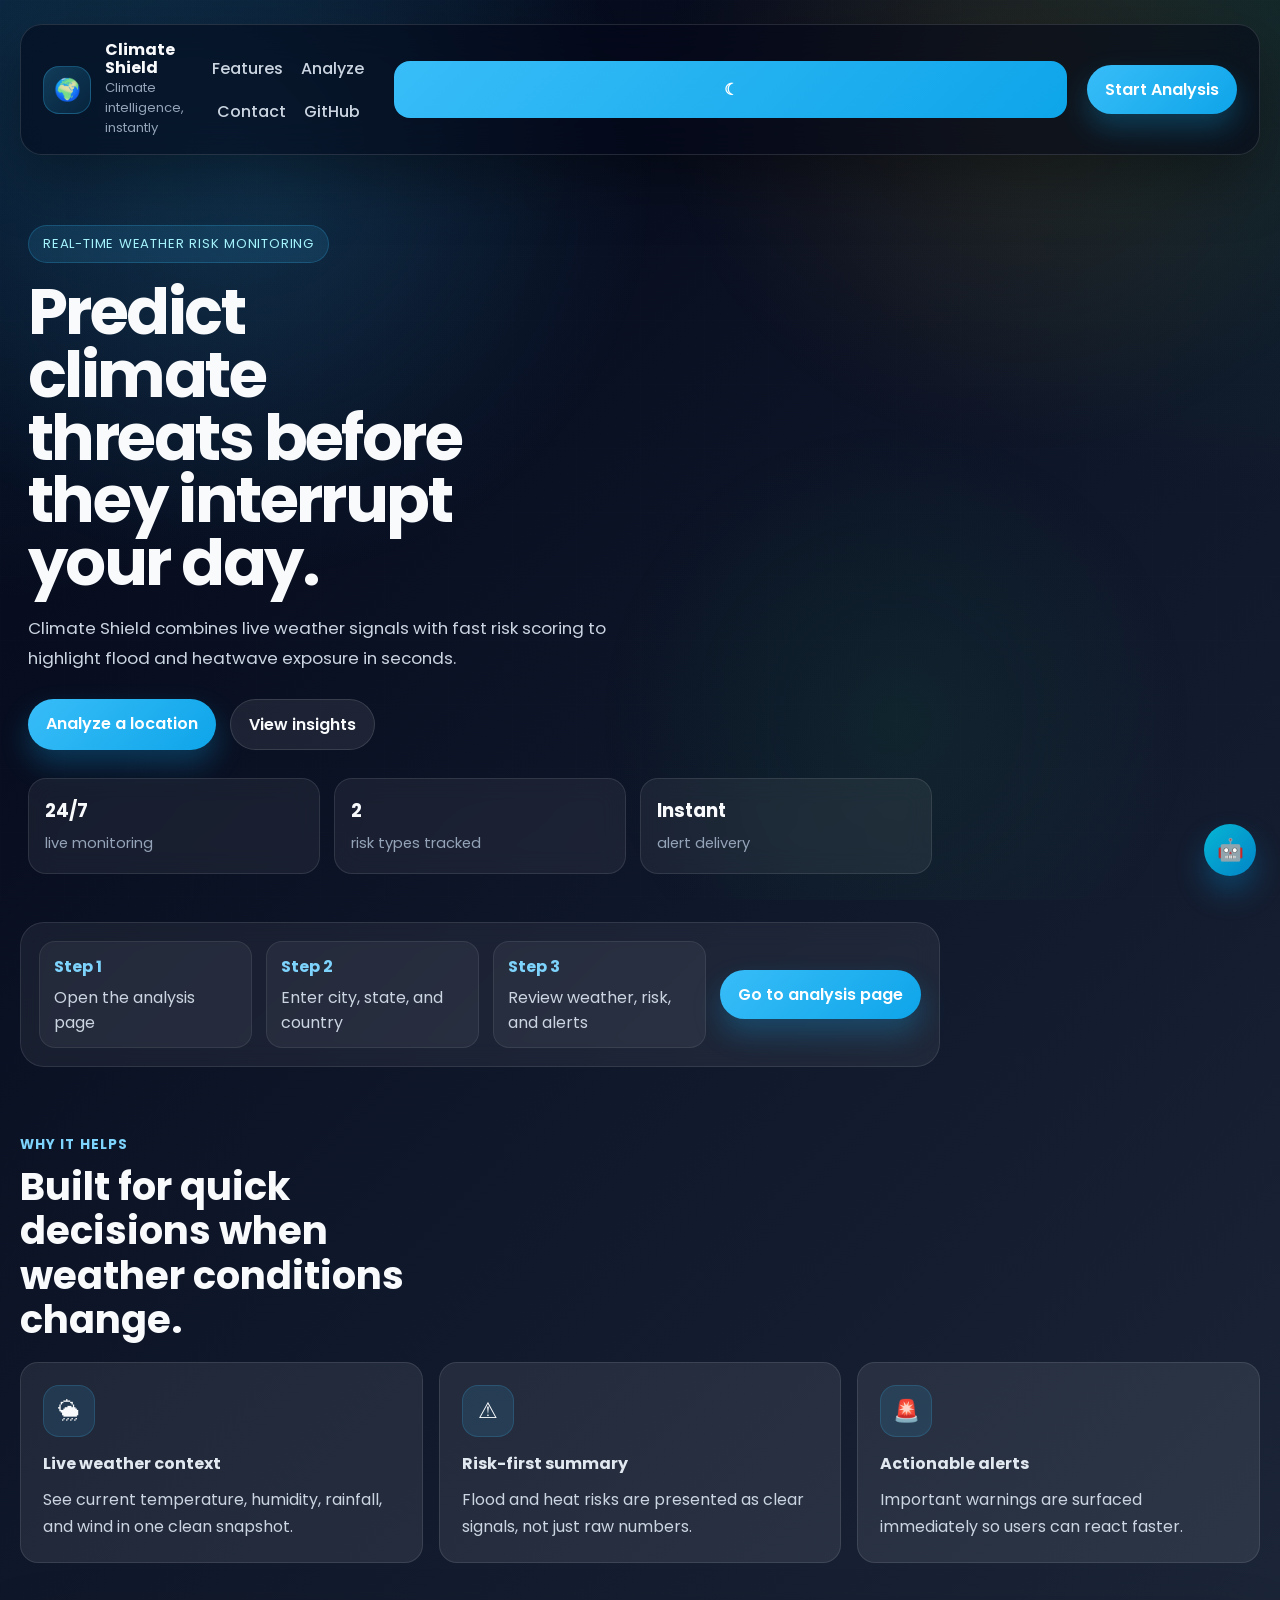
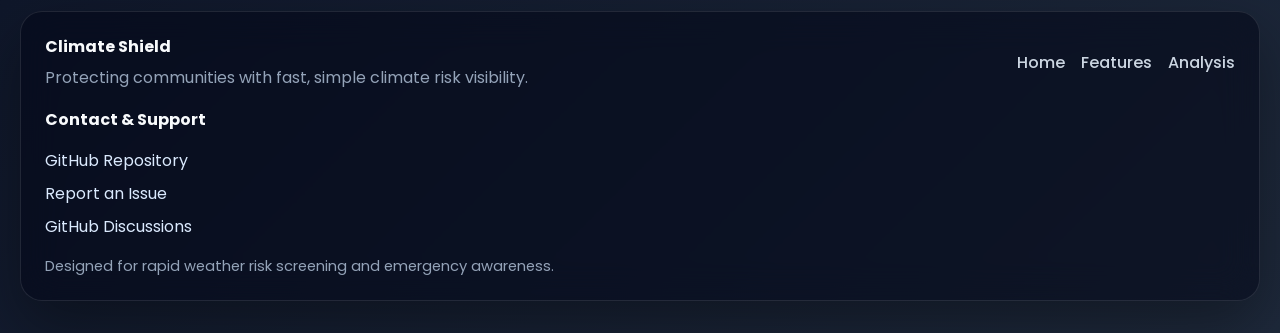
==== commit 153afff8: "fixed frontend bug" ====
--- a/Frontend/index.html
+++ b/Frontend/index.html
@@ -12,6 +12,8 @@
     <link rel="preconnect" href="https://fonts.googleapis.com" />
 
     <link rel="preconnect" href="https://fonts.gstatic.com" crossorigin />
+
+    <link rel="icon" type="image/png" href="favicon.png" />
 
     <link
       href="https://fonts.googleapis.com/css2?family=Poppins:wght@300;400;500;600;700&display=swap"
@@ -42,7 +44,7 @@
             >GitHub</a
           >
         </div>
-
+       <button id="theme-toggle" class="theme-toggle">☾</button>
         <a class="nav-cta" href="Analysis/analysis.html">Start Analysis</a>
       </nav>
 
@@ -244,72 +246,6 @@
 
     <script src="script.js"></script>
     <script src="chatbot.js"></script>
-    <script>
-        (function(){
-            const toggle = document.getElementById('chatbot-toggle');
-            const panel = document.getElementById('chatbot-panel');
-            const closeBtn = document.getElementById('chatbot-close');
-            const form = document.getElementById('chatbot-form');
-            const input = document.getElementById('chatbot-input');
-            const messagesDiv = document.getElementById('chatbot-messages');
-            const statusDiv = document.getElementById('chatbot-status');
-
-            function addMessage(text, isUser) {
-                const msgDiv = document.createElement('div');
-                msgDiv.className = isUser ? 'message user' : 'message bot';
-                msgDiv.innerText = text;
-                messagesDiv.appendChild(msgDiv);
-                messagesDiv.scrollTop = messagesDiv.scrollHeight;
-            }
-
-            function showStatus(msg) {
-                statusDiv.innerText = msg;
-                statusDiv.classList.remove('hidden');
-                setTimeout(() => statusDiv.classList.add('hidden'), 2200);
-            }
-
-            async function getBotReply(question) {
-                const q = question.toLowerCase();
-                if (q.includes('flood') || q.includes('flooding')) {
-                    return "🌊 Flood risk is calculated using rainfall intensity, soil moisture, and river levels. Climate Shield monitors real-time precipitation and terrain vulnerability to flag potential flash floods.";
-                } else if (q.includes('heatwave') || q.includes('extreme heat')) {
-                    return "🔥 Heatwave risks increase when temperatures exceed regional thresholds. We analyze thermal stress, humidity, and duration to provide early heat alerts.";
-                } else if (q.includes('cyclone') || q.includes('hurricane') || q.includes('typhoon')) {
-                    return "🌀 Cyclones are tracked using wind speed patterns, pressure drops, and storm surge modeling. Our system highlights areas at risk of severe winds and coastal flooding.";
-                } else if (q.includes('climate change')) {
-                    return "🌎 Climate change amplifies extreme weather events — heavier rainfall, prolonged heatwaves, and stronger storms. Climate Shield helps communities build adaptive resilience.";
-                } else {
-                    return "💡 I can answer questions about flood risk, heatwaves, cyclones, climate adaptation, and weather preparedness. Try: 'How to prepare for floods?' or 'Heatwave safety tips'.";
-                }
-            }
-
-            form.addEventListener('submit', async (e) => {
-                e.preventDefault();
-                const userMsg = input.value.trim();
-                if (!userMsg) return;
-                addMessage(userMsg, true);
-                input.value = '';
-                showStatus('Analyzing climate data...');
-                try {
-                    const reply = await getBotReply(userMsg);
-                    addMessage(reply, false);
-                    statusDiv.classList.add('hidden');
-                } catch (err) {
-                    addMessage("Sorry, I'm having trouble. Please try again.", false);
-                    statusDiv.classList.add('hidden');
-                }
-            });
-
-            toggle.addEventListener('click', () => {
-                panel.classList.toggle('hidden');
-                const expanded = !panel.classList.contains('hidden');
-                toggle.setAttribute('aria-expanded', expanded);
-            });
-            closeBtn.addEventListener('click', () => {
-                panel.classList.add('hidden');
-                toggle.setAttribute('aria-expanded', 'false');
-            });
-        })();
-    </script>
+  
 </body>
 </html>
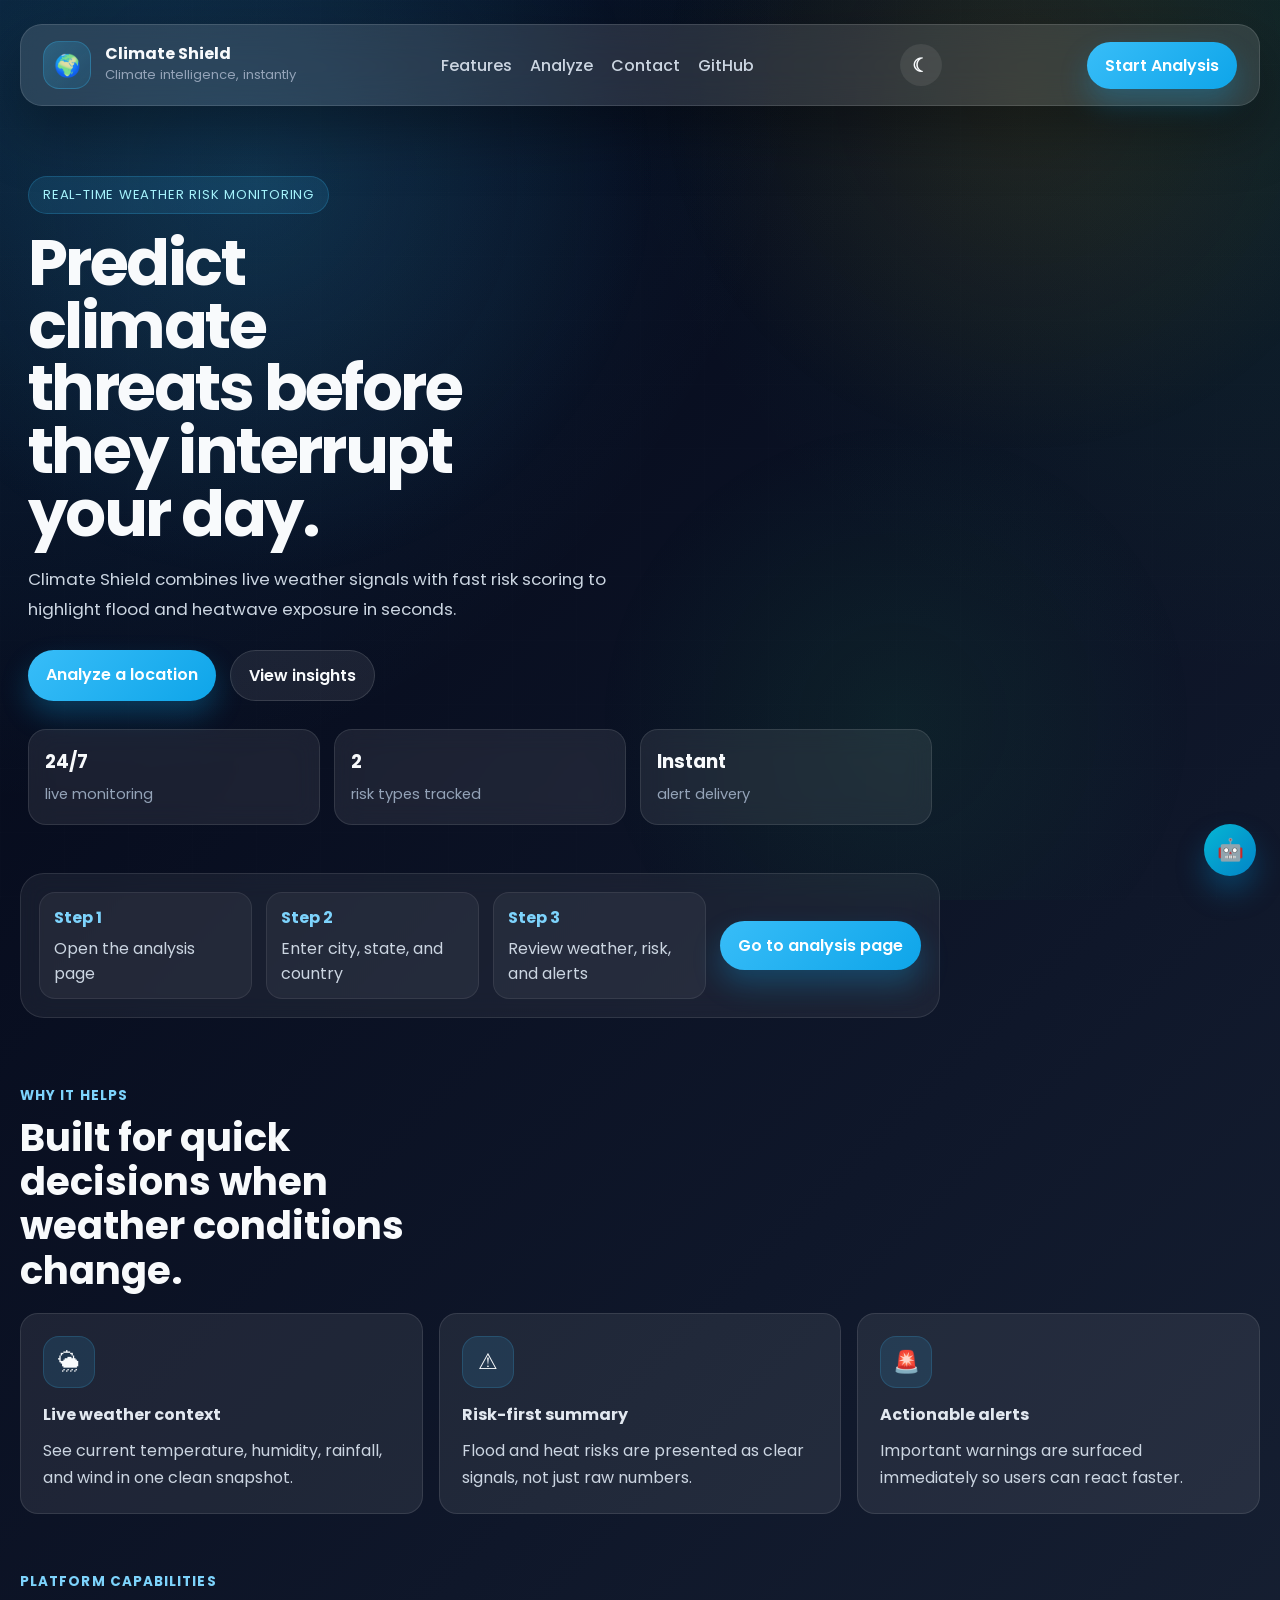
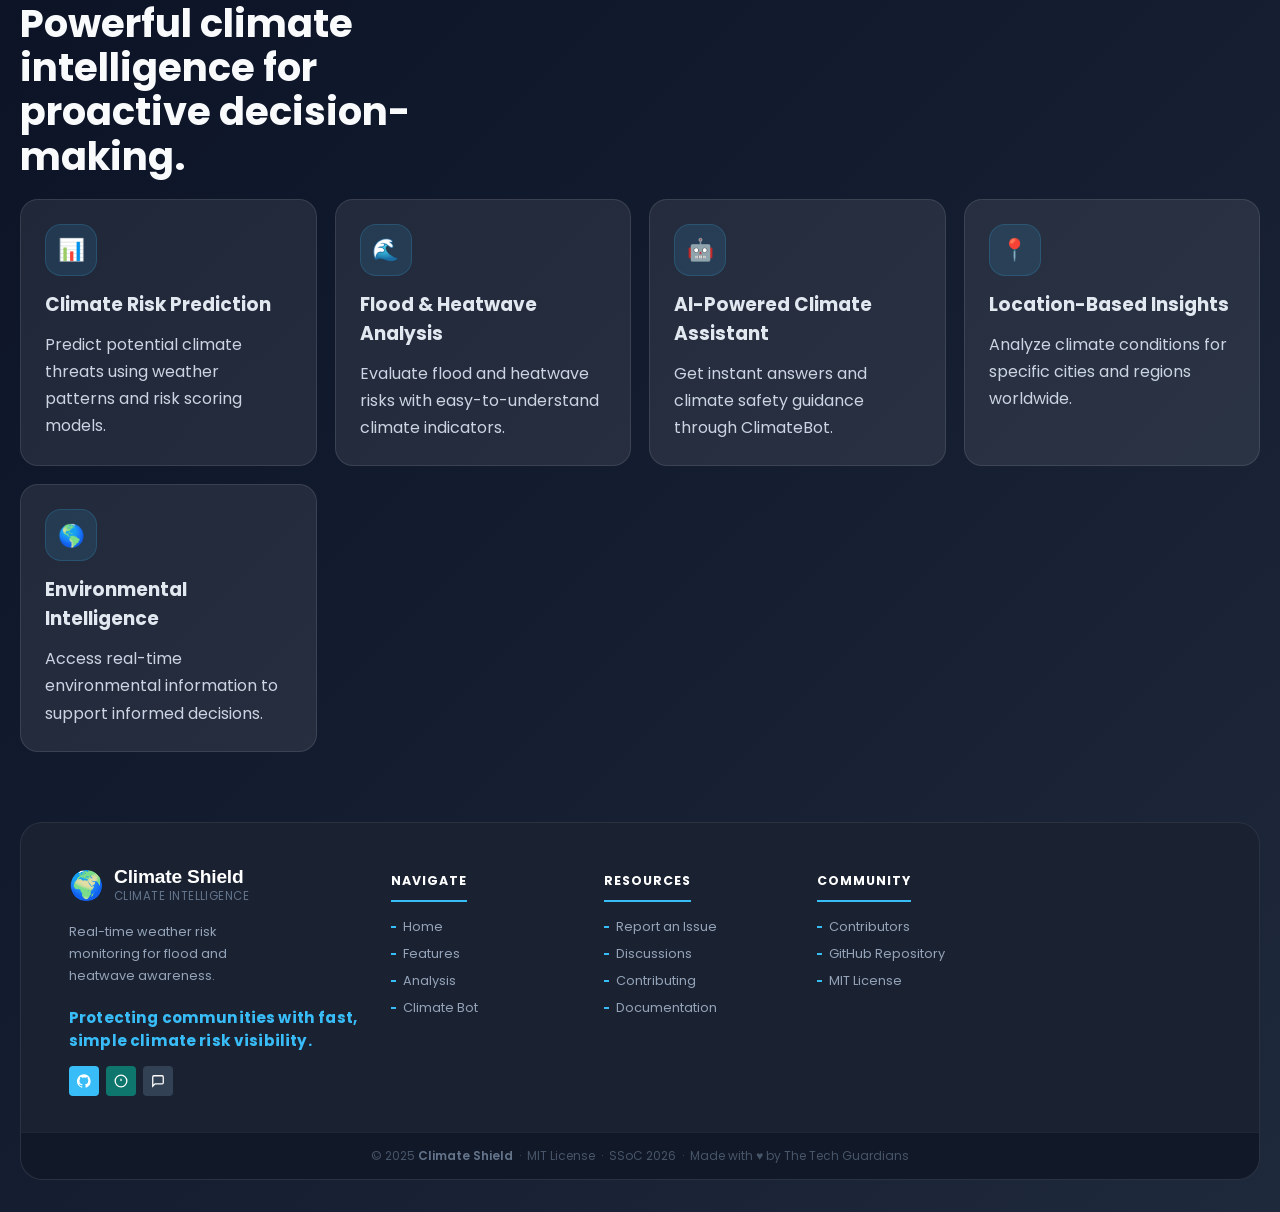
==== commit acb6c5b2: "Merge pull request #156 from swathiyara9-ai/fix/issue-79-footer-ui-ux Enhance Footer UI/UX with Resp" ====
--- a/Frontend/index.html
+++ b/Frontend/index.html
@@ -26,6 +26,7 @@
 
     <div class="page-shell">
       <nav class="navbar">
+        <div class="brand-marks">
         <a class="brand" href="#home">
           <span class="brand-mark">🌍</span>
           <span>
@@ -33,7 +34,7 @@
             <small>Climate intelligence, instantly</small>
           </span>
         </a>
-
+        </div>
         <div class="nav-links">
           <a href="#features">Features</a>
           <a href="Analysis/analysis.html">Analyze</a>
@@ -44,10 +45,12 @@
             >GitHub</a
           >
         </div>
-       <button id="theme-toggle" class="theme-toggle">☾</button>
-        <a class="nav-cta" href="Analysis/analysis.html">Start Analysis</a>
+          <div id="theme-button">
+        <button id="theme-toggle" class="theme-toggle">☾</button> </div>
+        <div id="analysis-button">
+        <a class="nav-cta" href="Analysis/analysis.html">Start Analysis</a> </div>
       </nav>
-
+        
       <main id="home" class="container">
         <section class="hero">
           <div class="hero-copy">
@@ -142,51 +145,189 @@
             </article>
           </div>
         </section>
+        <section class="capabilities-section">
+          <div class="section-heading">
+            <span>Platform Capabilities</span>
+            <h2>
+              Powerful climate intelligence for proactive decision-making.
+            </h2>
+          </div>
+
+          <div class="capability-grid">
+            <article class="capability-card">
+              <div class="feature-icon">📊</div>
+              <h3>Climate Risk Prediction</h3>
+              <p>
+                Predict potential climate threats using weather patterns and
+                risk scoring models.
+              </p>
+            </article>
+
+            <article class="capability-card">
+              <div class="feature-icon">🌊</div>
+              <h3>Flood & Heatwave Analysis</h3>
+              <p>
+                Evaluate flood and heatwave risks with easy-to-understand
+                climate indicators.
+              </p>
+            </article>
+
+            <article class="capability-card">
+              <div class="feature-icon">🤖</div>
+              <h3>AI-Powered Climate Assistant</h3>
+              <p>
+                Get instant answers and climate safety guidance through
+                ClimateBot.
+              </p>
+            </article>
+
+            <article class="capability-card">
+              <div class="feature-icon">📍</div>
+              <h3>Location-Based Insights</h3>
+              <p>
+                Analyze climate conditions for specific cities and regions
+                worldwide.
+              </p>
+            </article>
+
+            <article class="capability-card">
+              <div class="feature-icon">🌎</div>
+              <h3>Environmental Intelligence</h3>
+              <p>
+                Access real-time environmental information to support informed
+                decisions.
+              </p>
+            </article>
+          </div>
+        </section>
       </main>
 
-      <footer id="contact" class="footer">
-        <div>
-          <strong>Climate Shield</strong>
-          <p>
-            Protecting communities with fast, simple climate risk visibility.
+      <footer id="contact" style="
+        display: block !important;
+        background: #1a2232 !important;
+        padding: 0 !important;
+        margin-top: 30px;
+        border-radius: 22px;
+        border: 1px solid rgba(255,255,255,0.07);
+      ">
+
+        <!-- main footer content -->
+        <div style="padding: 44px 48px 36px; display: grid; grid-template-columns: 1.6fr 1fr 1fr 1fr 1fr; gap: 32px; align-items: start;">
+
+          <!-- col 1: brand -->
+          <div>
+            <div style="display:flex; align-items:center; gap:10px; margin-bottom:16px;">
+              <span style="font-size:28px; line-height:1;">🌍</span>
+              <div>
+                <div style="font-size:1.2rem; font-weight:800; color:#ffffff; letter-spacing:-0.01em; line-height:1;">Climate Shield</div>
+                <div style="font-size:0.72rem; color:#64748b; letter-spacing:0.04em; margin-top:2px; text-transform:uppercase;">Climate Intelligence</div>
+              </div>
+            </div>
+            <p style="font-size:0.8rem; color:#94a3b8; line-height:1.7; margin-bottom:20px; max-width:200px;">
+              Real-time weather risk monitoring for flood and heatwave awareness.
+            </p>
+            <!-- phone-style contact -->
+            <div style="font-size:0.95rem; font-weight:700; color:#38bdf8; margin-bottom:14px; letter-spacing:0.01em;">
+              Protecting communities with fast, simple climate risk visibility.
+            </div>
+            <!-- social icons row -->
+            <div style="display:flex; gap:7px;">
+              <a href="https://github.com/thetechguardians/Climate-Shield" target="_blank" rel="noopener"
+                 style="width:30px;height:30px;border-radius:4px;background:#38bdf8;display:flex;align-items:center;justify-content:center;text-decoration:none;"
+                 onmouseover="this.style.background='#0ea5e9'" onmouseout="this.style.background='#38bdf8'">
+                <svg width="14" height="14" fill="white" viewBox="0 0 24 24"><path d="M12 .3a12 12 0 0 0-3.8 23.4c.6.1.8-.3.8-.6v-2c-3.3.7-4-1.6-4-1.6-.6-1.4-1.4-1.8-1.4-1.8-1-.7.1-.7.1-.7 1.2.1 1.8 1.2 1.8 1.2 1 1.8 2.8 1.3 3.5 1 .1-.8.4-1.3.7-1.6-2.7-.3-5.5-1.3-5.5-5.9 0-1.3.5-2.4 1.2-3.2 0-.4-.5-1.6.2-3.2 0 0 1-.3 3.3 1.2a11.5 11.5 0 0 1 6 0C17 4.7 18 5 18 5c.7 1.6.2 2.8.1 3.2.8.8 1.2 1.9 1.2 3.2 0 4.6-2.8 5.6-5.5 5.9.5.4.9 1.2.9 2.3v3.3c0 .3.2.7.8.6A12 12 0 0 0 12 .3"/></svg>
+              </a>
+              <a href="https://github.com/thetechguardians/Climate-Shield/issues" target="_blank" rel="noopener"
+                 style="width:30px;height:30px;border-radius:4px;background:#0f766e;display:flex;align-items:center;justify-content:center;text-decoration:none;"
+                 onmouseover="this.style.background='#0d9488'" onmouseout="this.style.background='#0f766e'">
+                <svg width="14" height="14" fill="none" stroke="white" stroke-width="2.2" viewBox="0 0 24 24"><circle cx="12" cy="12" r="10"/><line x1="12" y1="8" x2="12" y2="12"/><line x1="12" y1="16" x2="12.01" y2="16"/></svg>
+              </a>
+              <a href="https://github.com/thetechguardians/Climate-Shield/discussions" target="_blank" rel="noopener"
+                 style="width:30px;height:30px;border-radius:4px;background:#334155;display:flex;align-items:center;justify-content:center;text-decoration:none;"
+                 onmouseover="this.style.background='#475569'" onmouseout="this.style.background='#334155'">
+                <svg width="14" height="14" fill="none" stroke="white" stroke-width="2.2" viewBox="0 0 24 24"><path d="M21 15a2 2 0 0 1-2 2H7l-4 4V5a2 2 0 0 1 2-2h14a2 2 0 0 1 2 2z"/></svg>
+              </a>
+            </div>
+          </div>
+
+          <!-- col 2: navigate -->
+          <div>
+            <p style="font-size:0.78rem;font-weight:700;color:#ffffff;text-transform:uppercase;letter-spacing:0.08em;margin-bottom:16px;padding-bottom:10px;border-bottom:2px solid #38bdf8;display:inline-block;">Navigate</p>
+            <div style="display:flex;flex-direction:column;gap:9px;">
+              <a href="#home"                  style="font-size:0.8rem;color:#94a3b8;text-decoration:none;display:flex;align-items:center;gap:7px;transition:color 0.2s;" onmouseover="this.style.color='#38bdf8'" onmouseout="this.style.color='#94a3b8'"><span style="width:5px;height:1.5px;background:#38bdf8;display:inline-block;flex-shrink:0;"></span>Home</a>
+              <a href="#features"              style="font-size:0.8rem;color:#94a3b8;text-decoration:none;display:flex;align-items:center;gap:7px;" onmouseover="this.style.color='#38bdf8'" onmouseout="this.style.color='#94a3b8'"><span style="width:5px;height:1.5px;background:#38bdf8;display:inline-block;flex-shrink:0;"></span>Features</a>
+              <a href="Analysis/analysis.html" style="font-size:0.8rem;color:#94a3b8;text-decoration:none;display:flex;align-items:center;gap:7px;" onmouseover="this.style.color='#38bdf8'" onmouseout="this.style.color='#94a3b8'"><span style="width:5px;height:1.5px;background:#38bdf8;display:inline-block;flex-shrink:0;"></span>Analysis</a>
+              <a href="#chatbot-panel"         style="font-size:0.8rem;color:#94a3b8;text-decoration:none;display:flex;align-items:center;gap:7px;" onmouseover="this.style.color='#38bdf8'" onmouseout="this.style.color='#94a3b8'"><span style="width:5px;height:1.5px;background:#38bdf8;display:inline-block;flex-shrink:0;"></span>Climate Bot</a>
+            </div>
+          </div>
+
+          <!-- col 3: resources -->
+          <div>
+            <p style="font-size:0.78rem;font-weight:700;color:#ffffff;text-transform:uppercase;letter-spacing:0.08em;margin-bottom:16px;padding-bottom:10px;border-bottom:2px solid #38bdf8;display:inline-block;">Resources</p>
+            <div style="display:flex;flex-direction:column;gap:9px;">
+
+              <a href="https://github.com/thetechguardians/Climate-Shield/issues" target="_blank" rel="noopener"
+                 style="font-size:0.8rem;color:#94a3b8;text-decoration:none;display:flex;align-items:center;gap:7px;" onmouseover="this.style.color='#38bdf8'" onmouseout="this.style.color='#94a3b8'"><span style="width:5px;height:1.5px;background:#38bdf8;display:inline-block;flex-shrink:0;"></span>Report an Issue</a>
+              <a href="https://github.com/thetechguardians/Climate-Shield/discussions" target="_blank" rel="noopener"
+                 style="font-size:0.8rem;color:#94a3b8;text-decoration:none;display:flex;align-items:center;gap:7px;" onmouseover="this.style.color='#38bdf8'" onmouseout="this.style.color='#94a3b8'"><span style="width:5px;height:1.5px;background:#38bdf8;display:inline-block;flex-shrink:0;"></span>Discussions</a>
+              <a href="https://github.com/thetechguardians/Climate-Shield/blob/main/CONTRIBUTING.md" target="_blank" rel="noopener"
+                 style="font-size:0.8rem;color:#94a3b8;text-decoration:none;display:flex;align-items:center;gap:7px;" onmouseover="this.style.color='#38bdf8'" onmouseout="this.style.color='#94a3b8'"><span style="width:5px;height:1.5px;background:#38bdf8;display:inline-block;flex-shrink:0;"></span>Contributing</a>
+              <a href="https://github.com/thetechguardians/Climate-Shield/blob/main/README.md" target="_blank" rel="noopener"
+                 style="font-size:0.8rem;color:#94a3b8;text-decoration:none;display:flex;align-items:center;gap:7px;" onmouseover="this.style.color='#38bdf8'" onmouseout="this.style.color='#94a3b8'"><span style="width:5px;height:1.5px;background:#38bdf8;display:inline-block;flex-shrink:0;"></span>Documentation</a>
+            </div>
+          </div>
+
+          
+
+          <!-- col 4: Community -->
+          <div>
+            <p style="font-size:0.78rem;font-weight:700;color:#ffffff;text-transform:uppercase;letter-spacing:0.08em;margin-bottom:16px;padding-bottom:10px;border-bottom:2px solid #38bdf8;display:inline-block;">Community</p>
+            <div style="display:flex;flex-direction:column;gap:9px;">
+             
+              <a href="https://github.com/thetechguardians/Climate-Shield/graphs/contributors" style="font-size:0.8rem;color:#94a3b8;text-decoration:none;display:flex;align-items:center;gap:7px;" onmouseover="this.style.color='#38bdf8'" onmouseout="this.style.color='#94a3b8'"><span style="width:5px;height:1.5px;background:#38bdf8;display:inline-block;flex-shrink:0;"></span>Contributors</a>
+                            <a href="https://github.com/thetechguardians/Climate-Shield" target="_blank" rel="noopener"
+                 style="font-size:0.8rem;color:#94a3b8;text-decoration:none;display:flex;align-items:center;gap:7px;" onmouseover="this.style.color='#38bdf8'" onmouseout="this.style.color='#94a3b8'"><span style="width:5px;height:1.5px;background:#38bdf8;display:inline-block;flex-shrink:0;"></span>GitHub Repository</a>
+              <a href="https://github.com/thetechguardians/Climate-Shield/blob/main/LICENSE" target="_blank" rel="noopener"
+                 style="font-size:0.8rem;color:#94a3b8;text-decoration:none;display:flex;align-items:center;gap:7px;" onmouseover="this.style.color='#38bdf8'" onmouseout="this.style.color='#94a3b8'"><span style="width:5px;height:1.5px;background:#38bdf8;display:inline-block;flex-shrink:0;"></span>MIT License</a>
+            </div>
+          </div>
+
+        </div><!-- /main grid -->
+
+        <!-- copyright bar — darker strip like IQMS -->
+        <div style="background:#111827; border-top:1px solid rgba(255,255,255,0.06); padding:14px 48px; display:flex; align-items:center; justify-content:center; border-radius:0 0 22px 22px;">
+          <p style="font-size:0.75rem; color:#475569; margin:0; text-align:center;">
+            &copy; 2025 <strong style="color:#64748b; font-weight:600;">Climate Shield</strong>
+            &nbsp;&middot;&nbsp; MIT License
+            &nbsp;&middot;&nbsp; SSoC 2026
+            &nbsp;&middot;&nbsp; Made with &#9829; by The Tech Guardians
           </p>
         </div>
 
-        <div class="footer-links">
-          <a href="#home">Home</a>
-          <a href="#features">Features</a>
-          <a href="Analysis/analysis.html">Analysis</a>
-        </div>
-        <div class="contact-section">
-          <strong>Contact & Support</strong>
-
-          <div class="contact-links">
-            <a
-              href="https://github.com/thetechguardians/Climate-Shield"
-              target="_blank"
-            >
-              GitHub Repository
-            </a>
-
-            <a
-              href="https://github.com/thetechguardians/Climate-Shield/issues"
-              target="_blank"
-            >
-              Report an Issue
-            </a>
-
-            <a
-              href="https://github.com/thetechguardians/Climate-Shield/discussions"
-              target="_blank"
-            >
-              GitHub Discussions
-            </a>
-          </div>
-        </div>
-
-        <p class="footer-note">
-          Designed for rapid weather risk screening and emergency awareness.
-        </p>
+        <!-- responsive styles -->
+        <style>
+          @media (max-width: 1024px) {
+            #contact > div:first-of-type {
+              grid-template-columns: 1fr 1fr 1fr !important;
+            }
+          }
+          @media (max-width: 700px) {
+            #contact > div:first-of-type {
+              grid-template-columns: 1fr 1fr !important;
+              padding: 32px 24px 28px !important;
+            }
+            #contact > div:last-of-type {
+              padding-left: 24px !important;
+              padding-right: 24px !important;
+            }
+          }
+          @media (max-width: 480px) {
+            #contact > div:first-of-type {
+              grid-template-columns: 1fr !important;
+            }
+          }
+        </style>
+
       </footer>
 
       <button
@@ -235,7 +376,6 @@
             type="text"
             placeholder="Type your question..."
             autocomplete="off"
-            required
           />
           <button type="submit">Send</button>
         </form>
@@ -246,6 +386,5 @@
 
     <script src="script.js"></script>
     <script src="chatbot.js"></script>
-  
-</body>
-</html>
+  </body>
+</html>
--- a/Frontend/style.css
+++ b/Frontend/style.css
@@ -1,6 +1,3 @@
-
-
-
 * {
   margin: 0;
   padding: 0;
@@ -25,6 +22,39 @@
   --shadow: 0 24px 60px rgba(0, 0, 0, 0.35);
 }
 
+body.light-mode {
+  --bg-0: #f8fafc;
+  --bg-1: #edf2f7;
+  --bg-2: #dbeafe;
+
+  --panel: rgba(255, 255, 255, 0.75);
+  --panel-strong: rgba(255, 255, 255, 0.9);
+
+  --text: #0f172a;
+  --muted: #334155;
+  --muted-2: #64748b;
+
+  --shadow: 0 10px 30px rgba(0, 0, 0, 0.08);
+}
+
+.theme-toggle {
+  width: 42px;
+  height: 42px;
+  border-radius: 50%;
+  border: none;
+  cursor: pointer;
+  font-size: 1.2rem;
+  background: var(--panel);
+  color: var(--text);
+  display: flex;
+  align-items: center;
+  justify-content: center;
+}
+
+.theme-toggle:hover {
+  transform: scale(1.05);
+}
+
 html {
   scroll-behavior: smooth;
 }
@@ -33,16 +63,12 @@
   min-height: 100vh;
   color: var(--text);
   background:
-    radial-gradient(
-      circle at top left,
+    radial-gradient(circle at top left,
       rgba(56, 189, 248, 0.16),
-      transparent 26%
-    ),
-    radial-gradient(
-      circle at top right,
+      transparent 26%),
+    radial-gradient(circle at top right,
       rgba(34, 197, 94, 0.1),
-      transparent 22%
-    ),
+      transparent 22%),
     linear-gradient(135deg, var(--bg-0), var(--bg-1), var(--bg-2));
   overflow-x: hidden;
 }
@@ -63,16 +89,12 @@
   position: fixed;
   inset: 0;
   background:
-    radial-gradient(
-      circle at 20% 20%,
+    radial-gradient(circle at 20% 20%,
       rgba(56, 189, 248, 0.14),
-      transparent 32%
-    ),
-    radial-gradient(
-      circle at 80% 10%,
+      transparent 32%),
+    radial-gradient(circle at 80% 10%,
       rgba(245, 158, 11, 0.1),
-      transparent 28%
-    ),
+      transparent 28%),
     radial-gradient(circle at 70% 80%, rgba(34, 197, 94, 0.08), transparent 26%);
   z-index: -1;
 }
@@ -91,12 +113,19 @@
   justify-content: space-between;
   gap: 20px;
   padding: 16px 22px;
+  flex-wrap: wrap;
   border: 1px solid rgba(255, 255, 255, 0.12);
   border-radius: 22px;
-  background: rgba(2, 6, 23, 0.55);
+  background: var(--panel-strong);
   backdrop-filter: blur(18px);
   box-shadow: var(--shadow);
   margin-bottom: 28px;
+}
+
+body.light-mode .navbar {
+  background: rgba(255, 255, 255, 0.35);
+  backdrop-filter: blur(20px);
+  border: 1px solid rgba(255, 255, 255, 0.4);
 }
 
 .brand {
@@ -114,11 +143,9 @@
   display: grid;
   place-items: center;
   border-radius: 16px;
-  background: linear-gradient(
-    135deg,
-    rgba(56, 189, 248, 0.24),
-    rgba(14, 165, 233, 0.1)
-  );
+  background: linear-gradient(135deg,
+      rgba(56, 189, 248, 0.24),
+      rgba(14, 165, 233, 0.1));
   border: 1px solid rgba(56, 189, 248, 0.28);
   font-size: 1.35rem;
   flex: 0 0 auto;
@@ -257,7 +284,7 @@
 .hero-stats div {
   padding: 18px 16px;
   border-radius: 18px;
-  background: rgba(255, 255, 255, 0.06);
+  background: var(--panel);
   border: 1px solid rgba(255, 255, 255, 0.1);
   backdrop-filter: blur(12px);
 }
@@ -330,11 +357,9 @@
   place-items: center;
   margin: 0 auto 14px;
   border-radius: 22px;
-  background: linear-gradient(
-    135deg,
-    rgba(56, 189, 248, 0.2),
-    rgba(14, 165, 233, 0.06)
-  );
+  background: linear-gradient(135deg,
+      rgba(56, 189, 248, 0.2),
+      rgba(14, 165, 233, 0.06));
   border: 1px solid rgba(56, 189, 248, 0.22);
   font-size: 2rem;
 }
@@ -544,6 +569,39 @@
   padding: 34px 0 18px;
 }
 
+.capabilities-section {
+  padding: 40px 0;
+}
+
+.capability-grid {
+  display: grid;
+  grid-template-columns: repeat(auto-fit, minmax(240px, 1fr));
+  gap: 18px;
+}
+
+.capability-card {
+  background: rgba(255, 255, 255, 0.08);
+  border: 1px solid rgba(255, 255, 255, 0.1);
+  border-radius: 18px;
+  padding: 24px;
+  transition: all 0.3s ease;
+}
+
+.capability-card:hover {
+  transform: translateY(-5px);
+  background: rgba(255, 255, 255, 0.12);
+}
+
+.capability-card h3 {
+  margin-bottom: 12px;
+  color: #e2e8f0;
+}
+
+.capability-card p {
+  color: var(--muted);
+  line-height: 1.7;
+}
+
 .section-heading {
   display: flex;
   flex-direction: column;
@@ -592,15 +650,7 @@
 
 .footer {
   margin-top: 30px;
-  padding: 22px 24px;
   border-radius: 22px;
-  border: 1px solid rgba(255, 255, 255, 0.1);
-  background: rgba(2, 6, 23, 0.55);
-  backdrop-filter: blur(18px);
-  display: grid;
-  grid-template-columns: minmax(0, 1.2fr) auto;
-  gap: 16px 24px;
-  align-items: center;
   box-shadow: var(--shadow);
 }
 
@@ -626,53 +676,51 @@
 .footer-note {
   grid-column: 1 / -1;
   font-size: 0.92rem;
-
 }
 
 .footer-col strong {
-    display: block;
-    font-size: 1rem;
-    font-weight: 700;
-    margin-bottom: 0.5rem;
-    color: white;
+  display: block;
+  font-size: 1rem;
+  font-weight: 700;
+  margin-bottom: 0.5rem;
+  color: var(--text);
 }
 
 .footer-col p {
-    font-size: 0.8rem;
-    color: var(--text-muted);
-    line-height: 1.6;
-    max-width: 350px;
+  font-size: 0.8rem;
+  color: var(--muted);
+  line-height: 1.6;
+  max-width: 350px;
 }
 
 .footer-nav-links {
-    display: flex;
-    gap: 1.8rem;
-    align-items: center;
-    flex-wrap: wrap;
+  display: flex;
+  gap: 1.8rem;
+  align-items: center;
+  flex-wrap: wrap;
 }
 
 .footer-nav-links a {
-    text-decoration: none;
-    font-size: 0.85rem;
-    font-weight: 500;
-    color: var(--text-secondary);
-    transition: color 0.2s;
+  text-decoration: none;
+  font-size: 0.85rem;
+  font-weight: 500;
+  color: var(--muted);
+  transition: color 0.2s;
 }
 
 .footer-nav-links a:hover {
-    color: white;
+  color: var(--text);
 }
 
 .footer-legal {
-    width: 100%;
-    text-align: center;
-    font-size: 0.7rem;
-    color: var(--text-muted);
-    padding-top: 1rem;
-    border-top: 1px solid rgba(71, 85, 105, 0.3);
-    margin-top: 0.5rem;
-}
-
+  width: 100%;
+  text-align: center;
+  font-size: 0.7rem;
+  color: var(--muted);
+  padding-top: 1rem;
+  border-top: 1px solid rgba(71, 85, 105, 0.3);
+  margin-top: 0.5rem;
+}
 
 .chatbot-toggle {
   position: fixed;
@@ -799,7 +847,6 @@
   display: none;
 }
 
-
 @keyframes fadeIn {
   from {
     opacity: 0;
@@ -813,12 +860,24 @@
 }
 
 @media (max-width: 980px) {
+
   .navbar,
   .footer {
     grid-template-columns: 1fr;
     justify-items: start;
   }
-
+.navbar{
+    display:flex;
+    flex-direction: row;
+    align-items: center;
+    align-content: center;
+    justify-content: center;
+  }
+  .hero-actions
+  {
+    display: flex;
+    justify-content:space-around;
+  }
   .nav-links,
   .footer-links {
     justify-content: flex-start;
@@ -849,7 +908,18 @@
     padding: 18px;
     border-radius: 20px;
   }
-
+  .navbar{
+    display:flex;
+    flex-direction: row;
+    align-items: center;
+    align-content: center;
+    justify-content: center;
+  }
+  .hero-actions
+  {
+    display: flex;
+    justify-content:space-around;
+  }
   .nav-links {
     gap: 12px;
   }
@@ -863,7 +933,9 @@
   }
 
   .hero-stats {
-    grid-template-columns: 1fr;
+    display:flex;
+    flex-direction: row;
+    width:100%;
   }
 
   .hero-strip {
@@ -897,7 +969,12 @@
     bottom: 60px;
     width: calc(100vw - 20px);
   }
-}
+
+  .capability-grid {
+    grid-template-columns: 1fr;
+  }
+}
+
 .contact-section {
   display: flex;
   flex-direction: column;
@@ -921,24 +998,266 @@
 }
 
 @media (max-width: 480px) {
-    .button-group {
-        flex-direction: column;
-        width: 100%;
-    }
-    
-    .btn-primary, .btn-secondary {
-        text-align: center;
-        justify-content: center;
-    }
-    
-    .hero-heading {
-        font-size: clamp(1.8rem, 8vw, 2.5rem);
-    }
-}
+  .button-group {
+    flex-direction: column;
+    width: 100%;
+  }
+.navbar{
+    display:flex;
+    flex-direction: row;
+    align-items: center;
+    align-content: center;
+    justify-content: center;
+  }
+  .hero-actions
+  {
+    display: flex;
+    justify-content:space-around;
+  }
+  .btn-primary,
+  .btn-secondary {
+    text-align: center;
+    justify-content: center;
+  }
+
+  .hero-heading {
+    font-size: clamp(1.8rem, 8vw, 2.5rem);
+  }
+}
+
 .feature-box {
-    margin: 20px;
-    padding: 15px;
-    border-radius: 12px;
-    background: rgba(255,255,255,0.08);
-    color: white;
+  margin: 20px;
+  padding: 15px;
+  border-radius: 12px;
+  background: rgba(255, 255, 255, 0.08);
+  color: white;
+}
+
+.message-time {
+display: block;
+    margin-top: 4px;
+    font-size: 0.75rem;
+    opacity: 0.7;
+}
+.footer-v2 {
+  display: block;
+  padding: 0;
+  position: relative;
+  overflow: hidden;
+  border-radius: 22px;
+}
+
+/* ambient glow blobs */
+.fv2-glow {
+  position: absolute;
+  border-radius: 50%;
+  pointer-events: none;
+  z-index: 0;
+}
+.fv2-glow--tl {
+  top: -70px; left: -70px;
+  width: 240px; height: 240px;
+  background: radial-gradient(circle, rgba(56,189,248,0.09) 0%, transparent 70%);
+}
+.fv2-glow--br {
+  bottom: -50px; right: -50px;
+  width: 190px; height: 190px;
+  background: radial-gradient(circle, rgba(34,197,94,0.07) 0%, transparent 70%);
+}
+.fv2-inner {
+  position: relative;
+  z-index: 1;
+  padding: 44px 32px 24px;
+}
+.fv2-grid {
+  display: grid;
+  grid-template-columns: 1.8fr 1fr 1fr 1fr;
+  gap: 36px;
+  margin-bottom: 36px;
+}
+@media (max-width: 900px) {
+  .fv2-grid { grid-template-columns: 1fr 1fr; gap: 28px; }
+}
+@media (max-width: 560px) {
+  .fv2-inner { padding: 32px 20px 20px; }
+  .fv2-grid  { grid-template-columns: 1fr; gap: 24px; }
+  .fv2-bottom { flex-direction: column; align-items: flex-start; gap: 6px; }
+}
+.fv2-logo-row {
+  display: flex;
+  align-items: center;
+  gap: 10px;
+  margin-bottom: 12px;
+}
+.fv2-logo-icon {
+  width: 34px; height: 34px;
+  background: linear-gradient(135deg, var(--accent), var(--success));
+  border-radius: 8px;
+  display: flex; align-items: center; justify-content: center;
+  font-size: 17px;
+  flex-shrink: 0;
+}
+.fv2-logo-text {
+  font-size: 1.05rem;
+  font-weight: 700;
+  color: var(--text);
+  letter-spacing: -0.02em;
+}
+.fv2-tagline {
+  font-size: 0.82rem;
+  color: var(--muted-2);
+  line-height: 1.65;
+  margin-bottom: 18px;
+  max-width: 230px;
+}
+.fv2-socials {
+  display: flex;
+  gap: 8px;
+  margin-bottom: 14px;
+}
+.fv2-social-btn {
+  width: 32px; height: 32px;
+  border-radius: 8px;
+  border: 1px solid rgba(148,163,184,0.2);
+  background: rgba(255,255,255,0.05);
+  display: flex; align-items: center; justify-content: center;
+  color: var(--muted-2);
+  text-decoration: none;
+  transition: background 0.2s, border-color 0.2s, color 0.2s;
+}
+.fv2-social-btn:hover {
+  background: rgba(56,189,248,0.12);
+  border-color: rgba(56,189,248,0.4);
+  color: var(--accent);
+}
+.fv2-pills {
+  display: flex;
+  gap: 5px;
+  flex-wrap: wrap;
+}
+.fv2-pill {
+  font-size: 10.5px;
+  color: var(--muted-2);
+  background: rgba(255,255,255,0.05);
+  border: 1px solid rgba(148,163,184,0.13);
+  border-radius: 4px;
+  padding: 2px 6px;
+}
+.fv2-col-heading {
+  font-size: 10.5px;
+  font-weight: 600;
+  letter-spacing: 0.1em;
+  text-transform: uppercase;
+  color: var(--muted-2);
+  margin-bottom: 14px;
+}
+.fv2-col-links {
+  list-style: none;
+  padding: 0; margin: 0;
+}
+.fv2-col-links--mt { margin-top: 12px; }
+.fv2-col-links li { margin-bottom: 9px; }
+.fv2-col-links a {
+  font-size: 0.83rem;
+  color: var(--muted);
+  text-decoration: none;
+  display: flex;
+  align-items: center;
+  gap: 8px;
+  transition: color 0.2s;
+}
+.fv2-col-links a:hover { color: var(--accent); }
+.fv2-dot {
+  width: 5px; height: 5px;
+  border-radius: 50%;
+  background: rgba(148,163,184,0.3);
+  flex-shrink: 0;
+  transition: background 0.2s;
+}
+.fv2-col-links a:hover .fv2-dot { background: var(--accent); }
+.fv2-status {
+  display: inline-flex;
+  align-items: center;
+  gap: 7px;
+  background: rgba(34,197,94,0.1);
+  border: 1px solid rgba(34,197,94,0.25);
+  border-radius: 999px;
+  padding: 4px 11px;
+  font-size: 11.5px;
+  color: #86efac;
+}
+.fv2-status-dot {
+  width: 7px; height: 7px;
+  background: var(--success);
+  border-radius: 50%;
+  flex-shrink: 0;
+  animation: fv2-pulse 2s infinite;
+}
+@keyframes fv2-pulse {
+  0%,100% { opacity: 1; }
+  50%      { opacity: 0.35; }
+}
+.fv2-rule {
+  border: none;
+  border-top: 1px solid rgba(148,163,184,0.12);
+  margin: 0 0 18px;
+}
+.fv2-bottom {
+  display: flex;
+  align-items: center;
+  justify-content: space-between;
+  flex-wrap: wrap;
+  gap: 8px;
+}
+.fv2-copy {
+  font-size: 12px;
+  color: var(--muted-2);
+  margin: 0;
+}
+.fv2-copy strong { color: var(--muted); font-weight: 600; }
+.fv2-credit {
+  font-size: 11.5px;
+  color: var(--muted-2);
+  display: flex;
+  align-items: center;
+  gap: 4px;
+  margin: 0;
+}
+.fv2-heart { color: #f87171; }
+body.light-mode .fv2-social-btn {
+  border-color: rgba(0,0,0,0.1);
+  background: rgba(0,0,0,0.03);
+  color: var(--muted-2);
+}
+body.light-mode .fv2-pill {
+  background: rgba(0,0,0,0.04);
+  border-color: rgba(0,0,0,0.1);
+}
+body.light-mode .fv2-dot {
+  background: rgba(0,0,0,0.15);
+}
+
+.scroll-top-btn {
+  position: fixed;
+  bottom: 100px;
+  right: 25px;
+  width: 50px;
+  height: 50px;
+  border: none;
+  border-radius: 50%;
+  cursor: pointer;
+  font-size: 20px;
+  background: linear-gradient(135deg, #06b6d4, #0284c7);
+  color: white;
+  display: none;
+  z-index: 1000;
+  box-shadow: 0 4px 12px rgba(0, 0, 0, 0.3);
+}
+
+.scroll-top-btn.show {
+  display: block;
+}
+
+.scroll-top-btn:hover {
+  transform: translateY(-3px);
 }
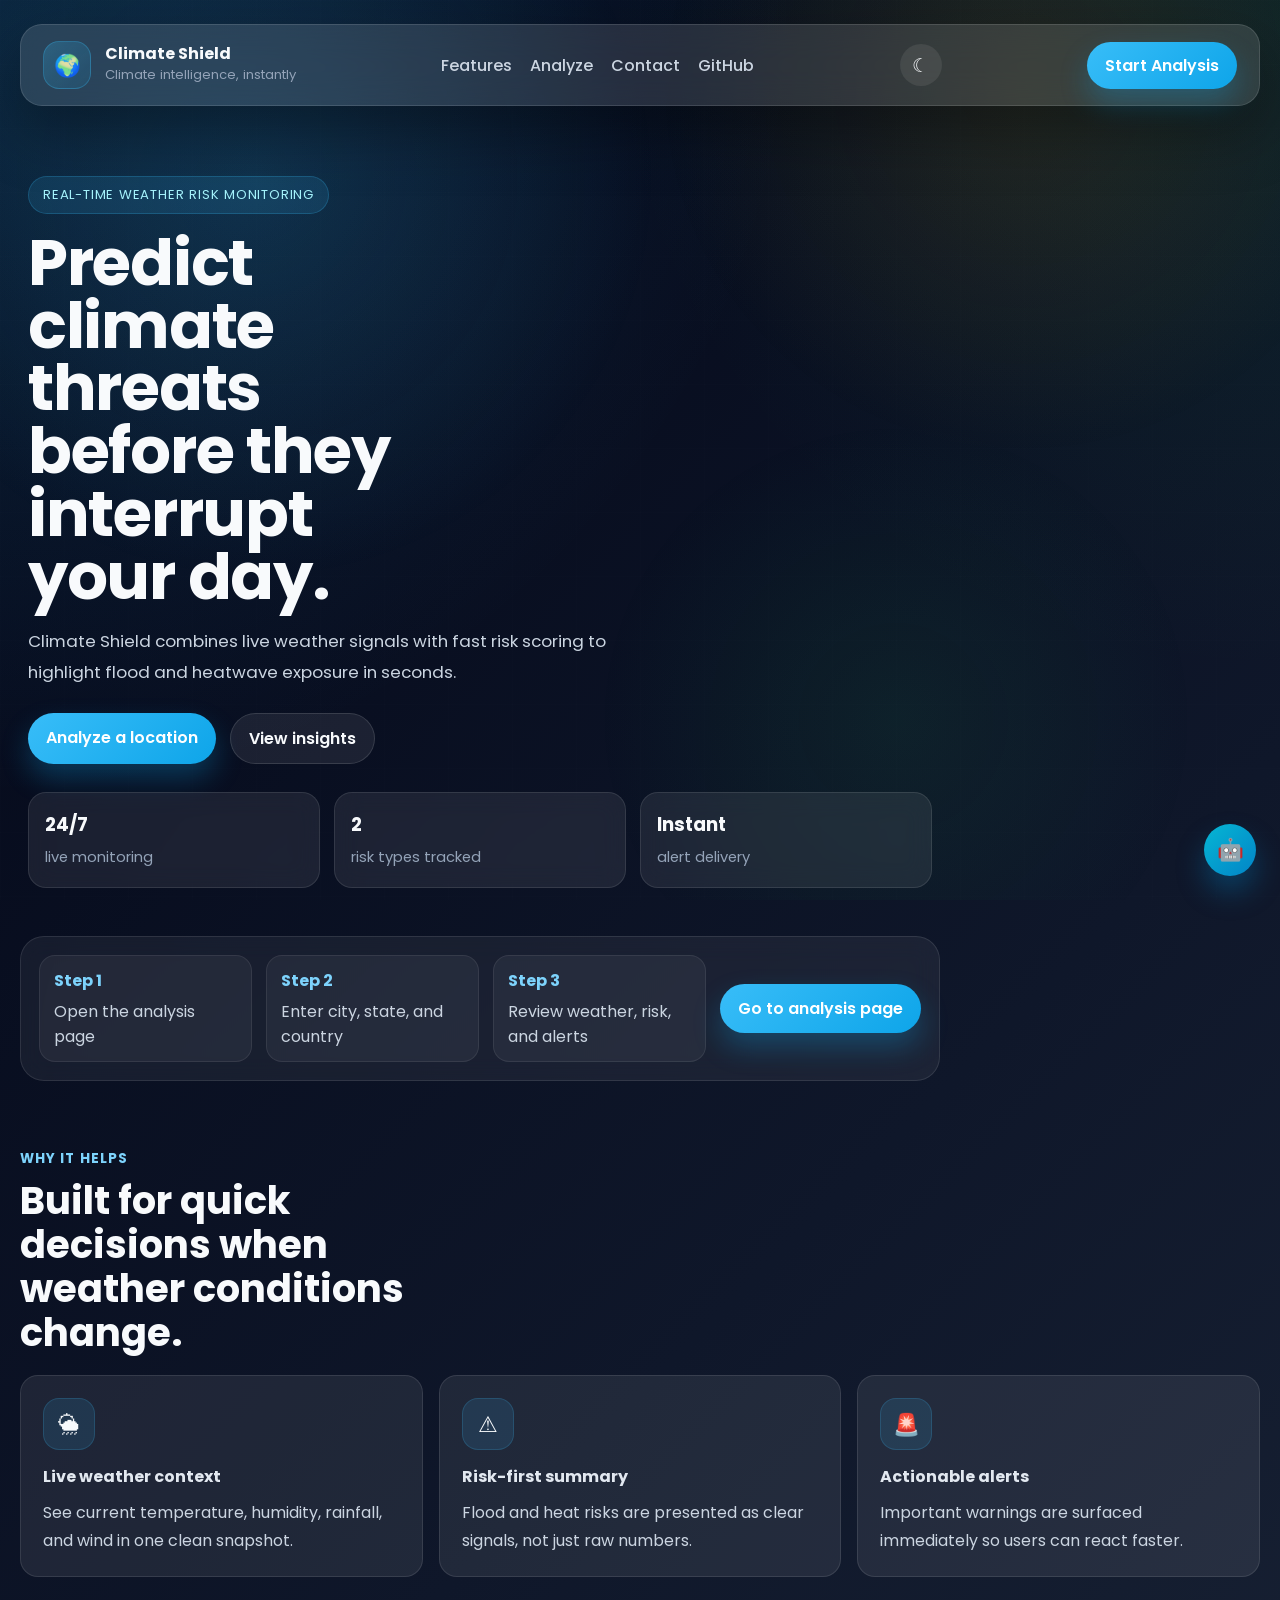
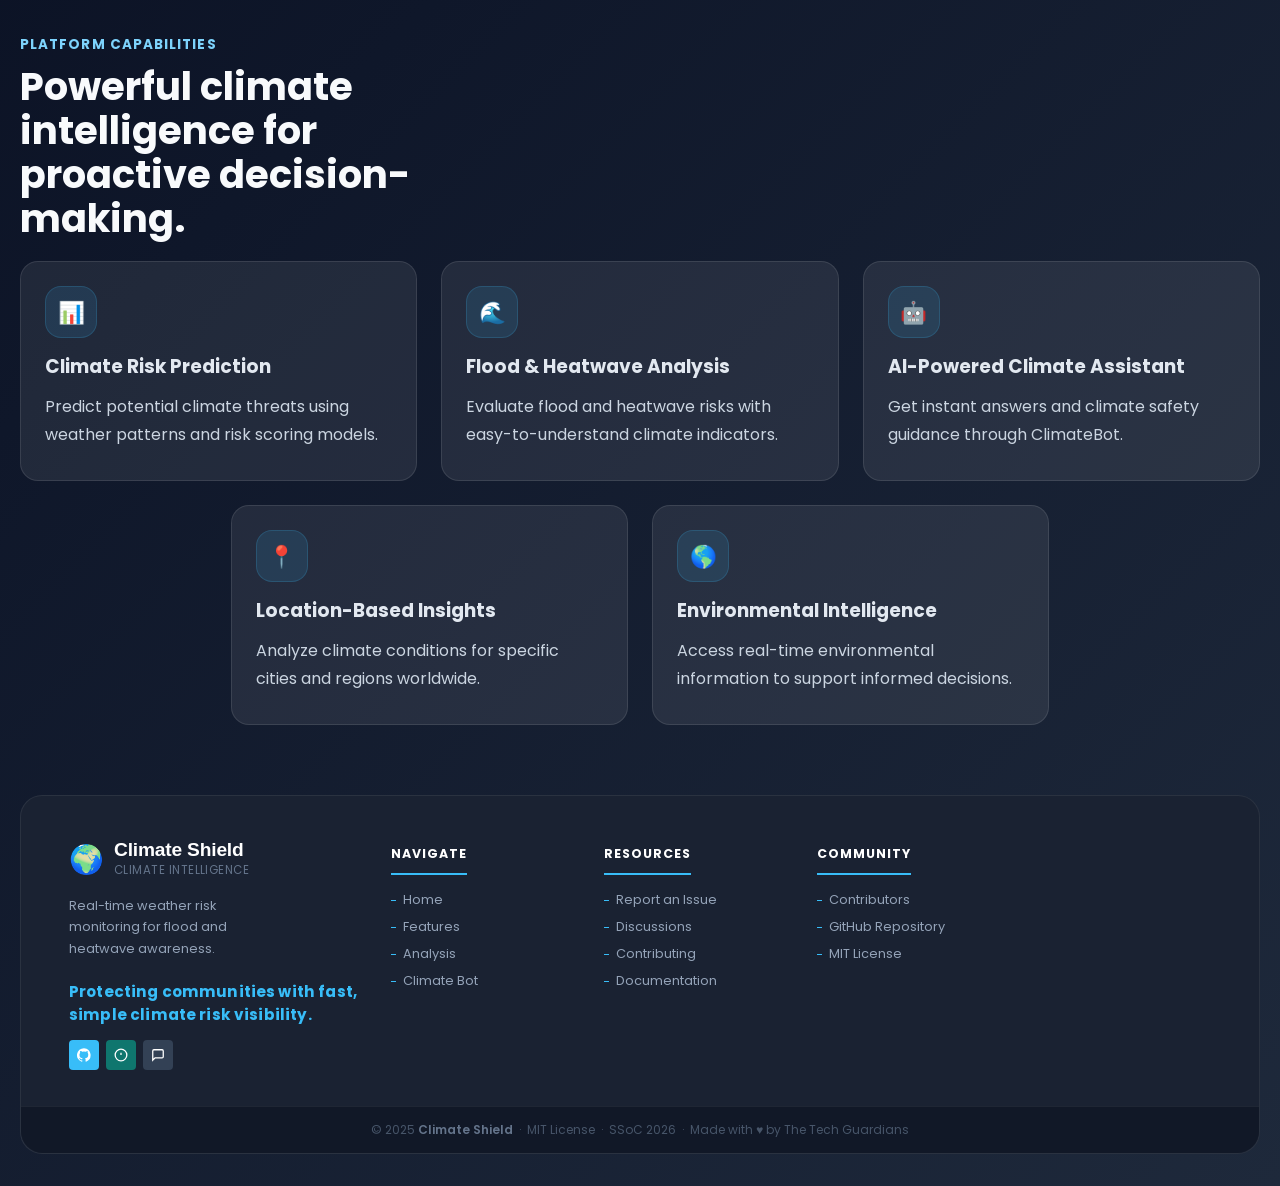
==== commit 69e6a4db: "Merge pull request #123 from ayyushh-18/main Resolve Layout Shift Issues and Optimize Resource Loadi" ====
--- a/Frontend/index.html
+++ b/Frontend/index.html
@@ -386,5 +386,5 @@
 
     <script src="script.js"></script>
     <script src="chatbot.js"></script>
-  </body>
-</html>+</body>
+</html>
--- a/Frontend/style.css
+++ b/Frontend/style.css
@@ -63,12 +63,16 @@
   min-height: 100vh;
   color: var(--text);
   background:
-    radial-gradient(circle at top left,
+    radial-gradient(
+      circle at top left,
       rgba(56, 189, 248, 0.16),
-      transparent 26%),
-    radial-gradient(circle at top right,
+      transparent 26%
+    ),
+    radial-gradient(
+      circle at top right,
       rgba(34, 197, 94, 0.1),
-      transparent 22%),
+      transparent 22%
+    ),
     linear-gradient(135deg, var(--bg-0), var(--bg-1), var(--bg-2));
   overflow-x: hidden;
 }
@@ -89,12 +93,16 @@
   position: fixed;
   inset: 0;
   background:
-    radial-gradient(circle at 20% 20%,
+    radial-gradient(
+      circle at 20% 20%,
       rgba(56, 189, 248, 0.14),
-      transparent 32%),
-    radial-gradient(circle at 80% 10%,
+      transparent 32%
+    ),
+    radial-gradient(
+      circle at 80% 10%,
       rgba(245, 158, 11, 0.1),
-      transparent 28%),
+      transparent 28%
+    ),
     radial-gradient(circle at 70% 80%, rgba(34, 197, 94, 0.08), transparent 26%);
   z-index: -1;
 }
@@ -143,9 +151,11 @@
   display: grid;
   place-items: center;
   border-radius: 16px;
-  background: linear-gradient(135deg,
-      rgba(56, 189, 248, 0.24),
-      rgba(14, 165, 233, 0.1));
+  background: linear-gradient(
+    135deg,
+    rgba(56, 189, 248, 0.24),
+    rgba(14, 165, 233, 0.1)
+  );
   border: 1px solid rgba(56, 189, 248, 0.28);
   font-size: 1.35rem;
   flex: 0 0 auto;
@@ -183,7 +193,8 @@
 }
 
 .nav-links a:hover,
-.footer-links a:hover {
+.footer-links a:hover,
+.contact-links a:hover {
   color: white;
   transform: translateY(-1px);
 }
@@ -255,7 +266,7 @@
 .hero-copy h1 {
   font-size: clamp(2.6rem, 5vw, 5rem);
   line-height: 0.98;
-  letter-spacing: -0.04em;
+  letter-spacing: -0.02em;
   max-width: 10.5ch;
 }
 
@@ -336,138 +347,93 @@
   align-items: center;
 }
 
-.glass-card {
+.feature-section {
+  padding: 34px 0 18px;
+}
+
+.capabilities-section {
+  padding: 40px 0;
+}
+
+.capability-grid {
+  display: grid;
+  grid-template-columns: repeat(6, 1fr);
+  gap: 24px;
+}
+
+.capability-card:nth-child(1) {
+  grid-column: 1 / 3;
+}
+
+.capability-card:nth-child(2) {
+  grid-column: 3 / 5;
+}
+
+.capability-card:nth-child(3) {
+  grid-column: 5 / 7;
+}
+
+.capability-card:nth-child(4) {
+  grid-column: 2 / 4;
+}
+
+.capability-card:nth-child(5) {
+  grid-column: 4 / 6;
+}
+
+.capability-card {
+  min-height: 220px;
+  padding: 24px;
+  border-radius: 18px;
   background: rgba(255, 255, 255, 0.08);
-  border: 1px solid rgba(255, 255, 255, 0.12);
-  border-radius: 28px;
-  backdrop-filter: blur(20px);
-  padding: 34px;
-  box-shadow: var(--shadow);
-}
-
-.header {
-  text-align: center;
-  margin-bottom: 28px;
-}
-
-.logo {
-  width: 72px;
-  height: 72px;
-  display: grid;
-  place-items: center;
-  margin: 0 auto 14px;
-  border-radius: 22px;
-  background: linear-gradient(135deg,
-      rgba(56, 189, 248, 0.2),
-      rgba(14, 165, 233, 0.06));
-  border: 1px solid rgba(56, 189, 248, 0.22);
-  font-size: 2rem;
-}
-
-.header h2 {
-  font-size: clamp(1.8rem, 3vw, 2.5rem);
-  margin-bottom: 10px;
-}
-
-.header p {
+  border: 1px solid rgba(255, 255, 255, 0.1);
+  transition: all 0.3s ease;
+}
+
+.capability-card:hover {
+  transform: translateY(-5px);
+  background: rgba(255, 255, 255, 0.12);
+}
+
+.capability-card h3 {
+  margin-bottom: 12px;
+  color: #e2e8f0;
+}
+
+.capability-card p {
   color: var(--muted);
   line-height: 1.7;
 }
 
-.input-container {
-  display: grid;
-  grid-template-columns: repeat(auto-fit, minmax(180px, 1fr));
+.section-heading {
+  display: flex;
+  flex-direction: column;
+  gap: 10px;
+  margin-bottom: 20px;
+}
+
+.section-heading span {
+  color: #7dd3fc;
+  font-weight: 700;
+  text-transform: uppercase;
+  letter-spacing: 0.08em;
+  font-size: 0.84rem;
+}
+
+.section-heading h2 {
+  font-size: clamp(1.5rem, 3vw, 2.4rem);
+  max-width: 18ch;
+  line-height: 1.15;
+}
+
+.feature-grid {
+  display: grid;
+  grid-template-columns: repeat(auto-fit, minmax(220px, 1fr));
   gap: 16px;
-  margin-bottom: 22px;
-}
-
-.input-group label {
-  display: block;
-  margin-bottom: 8px;
-  font-weight: 500;
-  color: var(--muted);
-}
-
-.input-group input {
-  width: 100%;
-  padding: 15px 16px;
-  border: 1px solid rgba(255, 255, 255, 0.1);
-  border-radius: 14px;
-  background: rgba(255, 255, 255, 0.09);
-  color: white;
-  font-size: 15px;
-  outline: none;
-  transition:
-    border-color 0.2s ease,
-    box-shadow 0.2s ease,
-    transform 0.2s ease;
-}
-
-.input-group input::placeholder {
-  color: #94a3b8;
-}
-
-.input-group input:focus {
-  border-color: rgba(56, 189, 248, 0.65);
-  box-shadow: 0 0 0 4px rgba(56, 189, 248, 0.14);
-  transform: translateY(-1px);
-}
-
-button {
-  width: 100%;
-  padding: 16px 18px;
-  border: none;
-  border-radius: 16px;
-  background: linear-gradient(135deg, var(--accent), var(--accent-2));
-  color: white;
-  font-size: 1rem;
-  font-weight: 700;
-  cursor: pointer;
-  transition:
-    transform 0.2s ease,
-    box-shadow 0.2s ease,
-    filter 0.2s ease;
-}
-
-button:hover {
-  transform: translateY(-2px);
-  box-shadow: 0 14px 28px rgba(14, 165, 233, 0.28);
-  filter: brightness(1.03);
-}
-
-.loading {
-  margin-top: 18px;
-  text-align: center;
-  color: #facc15;
-  font-weight: 600;
-}
-
-.weather-card {
-  margin-top: 30px;
-}
-
-.section-title {
-  margin-bottom: 18px;
-  font-size: 1.1rem;
-  font-weight: 700;
-  color: #7dd3fc;
-}
-
-.weather-grid,
-.risk-grid,
-.feature-grid {
-  display: grid;
-  gap: 16px;
-}
-
-.weather-grid {
-  grid-template-columns: repeat(auto-fit, minmax(160px, 1fr));
-  margin-bottom: 22px;
-}
-
-.weather-box,
-.risk-card,
+}
+
 .feature-card {
+  min-height: 190px;
   background: rgba(255, 255, 255, 0.08);
   border: 1px solid rgba(255, 255, 255, 0.1);
   border-radius: 18px;
@@ -478,157 +444,10 @@
     border-color 0.2s ease;
 }
 
-.weather-box:hover,
-.risk-card:hover,
 .feature-card:hover {
   transform: translateY(-3px);
   background: rgba(255, 255, 255, 0.12);
   border-color: rgba(255, 255, 255, 0.14);
-}
-
-.weather-box {
-  text-align: center;
-}
-
-.weather-box h3,
-.risk-card h3,
-.feature-card h3 {
-  margin-bottom: 10px;
-  color: #e2e8f0;
-  font-size: 1rem;
-}
-
-.weather-box p {
-  font-size: 1.55rem;
-  font-weight: 700;
-}
-
-.location-box {
-  background: rgba(56, 189, 248, 0.12);
-  padding: 20px 22px;
-  border-radius: 18px;
-  margin-bottom: 22px;
-  border: 1px solid rgba(56, 189, 248, 0.15);
-}
-
-.location-box h3 {
-  margin-bottom: 10px;
-}
-
-.location-box p {
-  color: #e2e8f0;
-  line-height: 1.6;
-}
-
-.risk-grid {
-  grid-template-columns: repeat(auto-fit, minmax(200px, 1fr));
-  margin-bottom: 22px;
-}
-
-.risk-card {
-  text-align: center;
-}
-
-.risk-card p {
-  font-size: 1.8rem;
-  font-weight: 800;
-}
-
-.flood {
-  background: rgba(239, 68, 68, 0.13);
-  border-color: rgba(239, 68, 68, 0.32);
-}
-
-.heat {
-  background: rgba(245, 158, 11, 0.13);
-  border-color: rgba(245, 158, 11, 0.32);
-}
-
-.alert-box {
-  padding: 20px;
-  border-radius: 18px;
-  line-height: 1.7;
-  font-weight: 600;
-  font-size: 0.98rem;
-  animation: fadeIn 0.35s ease;
-}
-
-.alert-danger {
-  background: rgba(239, 68, 68, 0.16);
-  border: 1px solid rgba(239, 68, 68, 0.42);
-  color: #fecaca;
-}
-
-.alert-warning {
-  background: rgba(34, 197, 94, 0.14);
-  border: 1px solid rgba(34, 197, 94, 0.35);
-  color: #bbf7d0;
-}
-
-.feature-section {
-  padding: 34px 0 18px;
-}
-
-.capabilities-section {
-  padding: 40px 0;
-}
-
-.capability-grid {
-  display: grid;
-  grid-template-columns: repeat(auto-fit, minmax(240px, 1fr));
-  gap: 18px;
-}
-
-.capability-card {
-  background: rgba(255, 255, 255, 0.08);
-  border: 1px solid rgba(255, 255, 255, 0.1);
-  border-radius: 18px;
-  padding: 24px;
-  transition: all 0.3s ease;
-}
-
-.capability-card:hover {
-  transform: translateY(-5px);
-  background: rgba(255, 255, 255, 0.12);
-}
-
-.capability-card h3 {
-  margin-bottom: 12px;
-  color: #e2e8f0;
-}
-
-.capability-card p {
-  color: var(--muted);
-  line-height: 1.7;
-}
-
-.section-heading {
-  display: flex;
-  flex-direction: column;
-  gap: 10px;
-  margin-bottom: 20px;
-}
-
-.section-heading span {
-  color: #7dd3fc;
-  font-weight: 700;
-  text-transform: uppercase;
-  letter-spacing: 0.08em;
-  font-size: 0.84rem;
-}
-
-.section-heading h2 {
-  font-size: clamp(1.5rem, 3vw, 2.4rem);
-  max-width: 18ch;
-  line-height: 1.15;
-}
-
-.feature-grid {
-  grid-template-columns: repeat(auto-fit, minmax(220px, 1fr));
-}
-
-.feature-card {
-  min-height: 190px;
 }
 
 .feature-icon {
@@ -643,6 +462,12 @@
   margin-bottom: 14px;
 }
 
+.feature-card h3 {
+  margin-bottom: 10px;
+  color: #e2e8f0;
+  font-size: 1rem;
+}
+
 .feature-card p {
   color: var(--muted);
   line-height: 1.7;
@@ -651,6 +476,14 @@
 .footer {
   margin-top: 30px;
   border-radius: 22px;
+  border: 1px solid rgba(255, 255, 255, 0.1);
+  background: var(--panel-strong);
+  color: var(--text);
+  backdrop-filter: blur(18px);
+  display: grid;
+  grid-template-columns: minmax(0, 1fr) auto;
+  gap: 16px 24px;
+  align-items: start;
   box-shadow: var(--shadow);
 }
 
@@ -671,55 +504,35 @@
   gap: 16px;
   flex-wrap: wrap;
   justify-content: flex-end;
+  grid-column: 2;
+  grid-row: 1;
+}
+
+.contact-section {
+  display: flex;
+  flex-direction: column;
+  gap: 10px;
+  grid-column: 1;
+  grid-row: 2;
+}
+
+.contact-links {
+  display: flex;
+  flex-direction: column;
+  gap: 8px;
+}
+
+.contact-links a {
+  color: #dbeafe;
+  text-decoration: none;
+  transition:
+    color 0.2s ease,
+    transform 0.2s ease;
 }
 
 .footer-note {
   grid-column: 1 / -1;
   font-size: 0.92rem;
-}
-
-.footer-col strong {
-  display: block;
-  font-size: 1rem;
-  font-weight: 700;
-  margin-bottom: 0.5rem;
-  color: var(--text);
-}
-
-.footer-col p {
-  font-size: 0.8rem;
-  color: var(--muted);
-  line-height: 1.6;
-  max-width: 350px;
-}
-
-.footer-nav-links {
-  display: flex;
-  gap: 1.8rem;
-  align-items: center;
-  flex-wrap: wrap;
-}
-
-.footer-nav-links a {
-  text-decoration: none;
-  font-size: 0.85rem;
-  font-weight: 500;
-  color: var(--muted);
-  transition: color 0.2s;
-}
-
-.footer-nav-links a:hover {
-  color: var(--text);
-}
-
-.footer-legal {
-  width: 100%;
-  text-align: center;
-  font-size: 0.7rem;
-  color: var(--muted);
-  padding-top: 1rem;
-  border-top: 1px solid rgba(71, 85, 105, 0.3);
-  margin-top: 0.5rem;
 }
 
 .chatbot-toggle {
@@ -742,16 +555,24 @@
   background: linear-gradient(135deg, #06b6d4, #0284c7);
   box-shadow: 0 16px 28px rgba(2, 132, 199, 0.34);
   cursor: pointer;
+  transition:
+    transform 0.2s ease,
+    box-shadow 0.2s ease;
+}
+
+.chatbot-toggle:hover {
+  transform: translateY(-2px);
+  box-shadow: 0 18px 32px rgba(2, 132, 199, 0.42);
 }
 
 .chatbot-panel {
   position: fixed;
   right: 24px;
   bottom: 84px;
-  width: min(360px, calc(100vw - 24px));
+  width: min(380px, calc(100vw - 24px));
   border-radius: 20px;
   border: 1px solid rgba(255, 255, 255, 0.14);
-  background: rgba(2, 6, 23, 0.9);
+  background: rgba(2, 6, 23, 0.92);
   backdrop-filter: blur(16px);
   box-shadow: 0 24px 46px rgba(0, 0, 0, 0.48);
   z-index: 39;
@@ -782,6 +603,7 @@
   background: rgba(255, 255, 255, 0.08);
   color: white;
   font-size: 0.9rem;
+  cursor: pointer;
 }
 
 .chatbot-messages {
@@ -798,6 +620,7 @@
   padding: 10px 12px;
   line-height: 1.55;
   font-size: 0.92rem;
+  max-width: 88%;
 }
 
 .bot-message {
@@ -812,6 +635,22 @@
   border: 1px solid rgba(34, 197, 94, 0.3);
   color: #dcfce7;
   justify-self: end;
+}
+
+#chatbot-suggestions {
+  display: flex;
+  flex-wrap: wrap;
+  gap: 6px;
+  margin-bottom: 10px;
+  padding: 4px 2px;
+}
+
+#chatbot-suggestions button {
+  width: auto;
+  border-radius: 999px;
+  padding: 6px 10px;
+  font-size: 0.74rem;
+  font-weight: 600;
 }
 
 .chatbot-form {
@@ -843,6 +682,14 @@
   font-size: 0.84rem;
 }
 
+.feature-box {
+  margin: 20px;
+  padding: 15px;
+  border-radius: 12px;
+  background: rgba(255, 255, 255, 0.08);
+  color: white;
+}
+
 .hidden {
   display: none;
 }
@@ -860,29 +707,33 @@
 }
 
 @media (max-width: 980px) {
-
   .navbar,
   .footer {
     grid-template-columns: 1fr;
     justify-items: start;
   }
-.navbar{
-    display:flex;
+  .navbar {
+    display: flex;
     flex-direction: row;
     align-items: center;
     align-content: center;
     justify-content: center;
   }
-  .hero-actions
-  {
+  .hero-actions {
     display: flex;
-    justify-content:space-around;
+    justify-content: space-around;
   }
   .nav-links,
   .footer-links {
     justify-content: flex-start;
   }
 
+  .footer-links,
+  .contact-section {
+    grid-column: 1;
+    grid-row: auto;
+  }
+
   .hero {
     grid-template-columns: 1fr;
   }
@@ -896,29 +747,51 @@
   }
 }
 
+@media (max-width: 900px) {
+  .capability-grid {
+    grid-template-columns: repeat(2, 1fr);
+  }
+
+  .capability-grid .capability-card:nth-child(4),
+  .capability-grid .capability-card:nth-child(5) {
+    grid-column: auto;
+    justify-self: stretch;
+    max-width: none;
+  }
+}
+
 @media (max-width: 768px) {
+  .capability-grid {
+    grid-template-columns: 1fr;
+  }
+
+  .capability-card:nth-child(1),
+  .capability-card:nth-child(2),
+  .capability-card:nth-child(3),
+  .capability-card:nth-child(4),
+  .capability-card:nth-child(5) {
+    grid-column: auto;
+  }
   .page-shell {
     width: min(100% - 20px, 1240px);
     padding-top: 14px;
   }
 
   .navbar,
-  .glass-card,
   .footer {
     padding: 18px;
     border-radius: 20px;
   }
-  .navbar{
-    display:flex;
+  .navbar {
+    display: flex;
     flex-direction: row;
     align-items: center;
     align-content: center;
     justify-content: center;
   }
-  .hero-actions
-  {
+  .hero-actions {
     display: flex;
-    justify-content:space-around;
+    justify-content: space-around;
   }
   .nav-links {
     gap: 12px;
@@ -933,21 +806,15 @@
   }
 
   .hero-stats {
-    display:flex;
+    display: flex;
     flex-direction: row;
-    width:100%;
+    width: 100%;
   }
 
   .hero-strip {
     padding: 14px;
   }
 
-  .input-container {
-    grid-template-columns: 1fr;
-  }
-
-  .weather-grid,
-  .risk-grid,
   .feature-grid {
     grid-template-columns: 1fr;
   }
@@ -974,290 +841,3 @@
     grid-template-columns: 1fr;
   }
 }
-
-.contact-section {
-  display: flex;
-  flex-direction: column;
-  gap: 10px;
-}
-
-.contact-links {
-  display: flex;
-  flex-direction: column;
-  gap: 8px;
-}
-
-.contact-links a {
-  color: #dbeafe;
-  text-decoration: none;
-  transition: opacity 0.3s ease;
-}
-
-.contact-links a:hover {
-  opacity: 0.8;
-}
-
-@media (max-width: 480px) {
-  .button-group {
-    flex-direction: column;
-    width: 100%;
-  }
-.navbar{
-    display:flex;
-    flex-direction: row;
-    align-items: center;
-    align-content: center;
-    justify-content: center;
-  }
-  .hero-actions
-  {
-    display: flex;
-    justify-content:space-around;
-  }
-  .btn-primary,
-  .btn-secondary {
-    text-align: center;
-    justify-content: center;
-  }
-
-  .hero-heading {
-    font-size: clamp(1.8rem, 8vw, 2.5rem);
-  }
-}
-
-.feature-box {
-  margin: 20px;
-  padding: 15px;
-  border-radius: 12px;
-  background: rgba(255, 255, 255, 0.08);
-  color: white;
-}
-
-.message-time {
-display: block;
-    margin-top: 4px;
-    font-size: 0.75rem;
-    opacity: 0.7;
-}
-.footer-v2 {
-  display: block;
-  padding: 0;
-  position: relative;
-  overflow: hidden;
-  border-radius: 22px;
-}
-
-/* ambient glow blobs */
-.fv2-glow {
-  position: absolute;
-  border-radius: 50%;
-  pointer-events: none;
-  z-index: 0;
-}
-.fv2-glow--tl {
-  top: -70px; left: -70px;
-  width: 240px; height: 240px;
-  background: radial-gradient(circle, rgba(56,189,248,0.09) 0%, transparent 70%);
-}
-.fv2-glow--br {
-  bottom: -50px; right: -50px;
-  width: 190px; height: 190px;
-  background: radial-gradient(circle, rgba(34,197,94,0.07) 0%, transparent 70%);
-}
-.fv2-inner {
-  position: relative;
-  z-index: 1;
-  padding: 44px 32px 24px;
-}
-.fv2-grid {
-  display: grid;
-  grid-template-columns: 1.8fr 1fr 1fr 1fr;
-  gap: 36px;
-  margin-bottom: 36px;
-}
-@media (max-width: 900px) {
-  .fv2-grid { grid-template-columns: 1fr 1fr; gap: 28px; }
-}
-@media (max-width: 560px) {
-  .fv2-inner { padding: 32px 20px 20px; }
-  .fv2-grid  { grid-template-columns: 1fr; gap: 24px; }
-  .fv2-bottom { flex-direction: column; align-items: flex-start; gap: 6px; }
-}
-.fv2-logo-row {
-  display: flex;
-  align-items: center;
-  gap: 10px;
-  margin-bottom: 12px;
-}
-.fv2-logo-icon {
-  width: 34px; height: 34px;
-  background: linear-gradient(135deg, var(--accent), var(--success));
-  border-radius: 8px;
-  display: flex; align-items: center; justify-content: center;
-  font-size: 17px;
-  flex-shrink: 0;
-}
-.fv2-logo-text {
-  font-size: 1.05rem;
-  font-weight: 700;
-  color: var(--text);
-  letter-spacing: -0.02em;
-}
-.fv2-tagline {
-  font-size: 0.82rem;
-  color: var(--muted-2);
-  line-height: 1.65;
-  margin-bottom: 18px;
-  max-width: 230px;
-}
-.fv2-socials {
-  display: flex;
-  gap: 8px;
-  margin-bottom: 14px;
-}
-.fv2-social-btn {
-  width: 32px; height: 32px;
-  border-radius: 8px;
-  border: 1px solid rgba(148,163,184,0.2);
-  background: rgba(255,255,255,0.05);
-  display: flex; align-items: center; justify-content: center;
-  color: var(--muted-2);
-  text-decoration: none;
-  transition: background 0.2s, border-color 0.2s, color 0.2s;
-}
-.fv2-social-btn:hover {
-  background: rgba(56,189,248,0.12);
-  border-color: rgba(56,189,248,0.4);
-  color: var(--accent);
-}
-.fv2-pills {
-  display: flex;
-  gap: 5px;
-  flex-wrap: wrap;
-}
-.fv2-pill {
-  font-size: 10.5px;
-  color: var(--muted-2);
-  background: rgba(255,255,255,0.05);
-  border: 1px solid rgba(148,163,184,0.13);
-  border-radius: 4px;
-  padding: 2px 6px;
-}
-.fv2-col-heading {
-  font-size: 10.5px;
-  font-weight: 600;
-  letter-spacing: 0.1em;
-  text-transform: uppercase;
-  color: var(--muted-2);
-  margin-bottom: 14px;
-}
-.fv2-col-links {
-  list-style: none;
-  padding: 0; margin: 0;
-}
-.fv2-col-links--mt { margin-top: 12px; }
-.fv2-col-links li { margin-bottom: 9px; }
-.fv2-col-links a {
-  font-size: 0.83rem;
-  color: var(--muted);
-  text-decoration: none;
-  display: flex;
-  align-items: center;
-  gap: 8px;
-  transition: color 0.2s;
-}
-.fv2-col-links a:hover { color: var(--accent); }
-.fv2-dot {
-  width: 5px; height: 5px;
-  border-radius: 50%;
-  background: rgba(148,163,184,0.3);
-  flex-shrink: 0;
-  transition: background 0.2s;
-}
-.fv2-col-links a:hover .fv2-dot { background: var(--accent); }
-.fv2-status {
-  display: inline-flex;
-  align-items: center;
-  gap: 7px;
-  background: rgba(34,197,94,0.1);
-  border: 1px solid rgba(34,197,94,0.25);
-  border-radius: 999px;
-  padding: 4px 11px;
-  font-size: 11.5px;
-  color: #86efac;
-}
-.fv2-status-dot {
-  width: 7px; height: 7px;
-  background: var(--success);
-  border-radius: 50%;
-  flex-shrink: 0;
-  animation: fv2-pulse 2s infinite;
-}
-@keyframes fv2-pulse {
-  0%,100% { opacity: 1; }
-  50%      { opacity: 0.35; }
-}
-.fv2-rule {
-  border: none;
-  border-top: 1px solid rgba(148,163,184,0.12);
-  margin: 0 0 18px;
-}
-.fv2-bottom {
-  display: flex;
-  align-items: center;
-  justify-content: space-between;
-  flex-wrap: wrap;
-  gap: 8px;
-}
-.fv2-copy {
-  font-size: 12px;
-  color: var(--muted-2);
-  margin: 0;
-}
-.fv2-copy strong { color: var(--muted); font-weight: 600; }
-.fv2-credit {
-  font-size: 11.5px;
-  color: var(--muted-2);
-  display: flex;
-  align-items: center;
-  gap: 4px;
-  margin: 0;
-}
-.fv2-heart { color: #f87171; }
-body.light-mode .fv2-social-btn {
-  border-color: rgba(0,0,0,0.1);
-  background: rgba(0,0,0,0.03);
-  color: var(--muted-2);
-}
-body.light-mode .fv2-pill {
-  background: rgba(0,0,0,0.04);
-  border-color: rgba(0,0,0,0.1);
-}
-body.light-mode .fv2-dot {
-  background: rgba(0,0,0,0.15);
-}
-
-.scroll-top-btn {
-  position: fixed;
-  bottom: 100px;
-  right: 25px;
-  width: 50px;
-  height: 50px;
-  border: none;
-  border-radius: 50%;
-  cursor: pointer;
-  font-size: 20px;
-  background: linear-gradient(135deg, #06b6d4, #0284c7);
-  color: white;
-  display: none;
-  z-index: 1000;
-  box-shadow: 0 4px 12px rgba(0, 0, 0, 0.3);
-}
-
-.scroll-top-btn.show {
-  display: block;
-}
-
-.scroll-top-btn:hover {
-  transform: translateY(-3px);
-}
